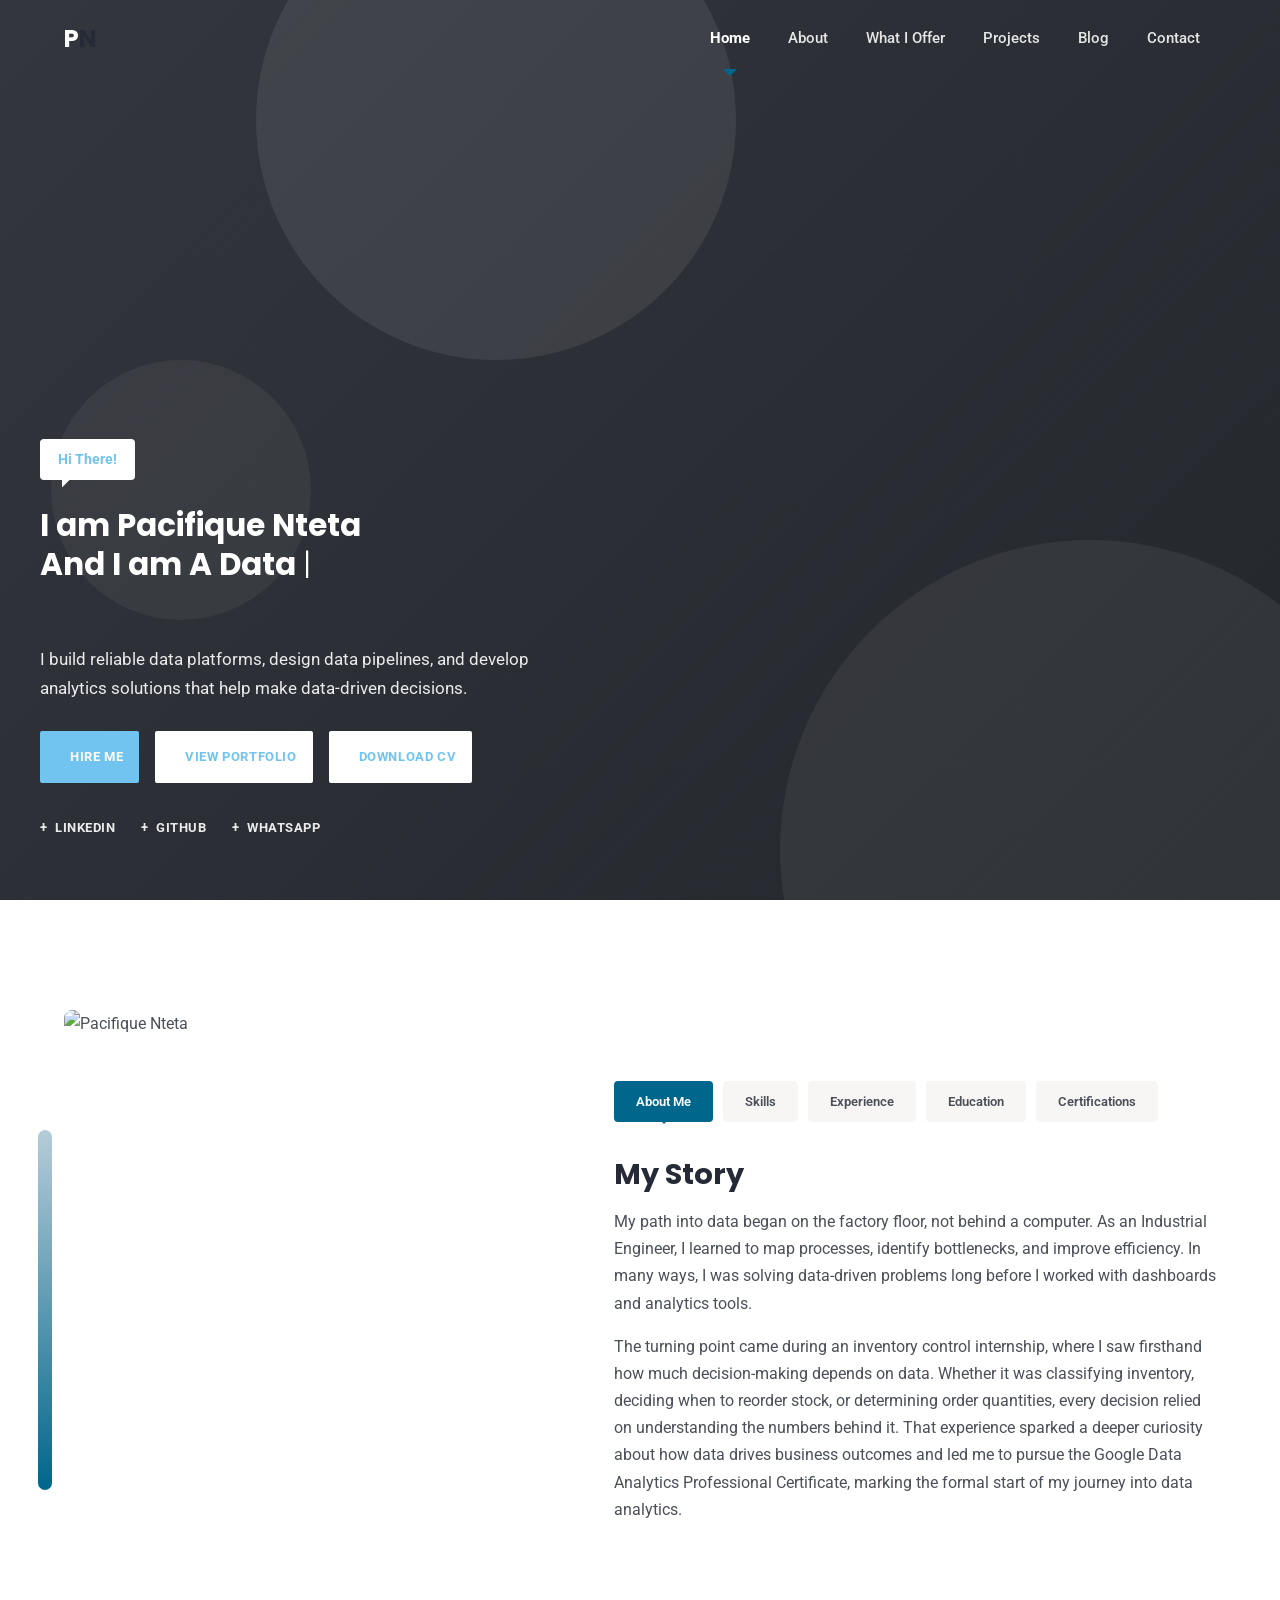
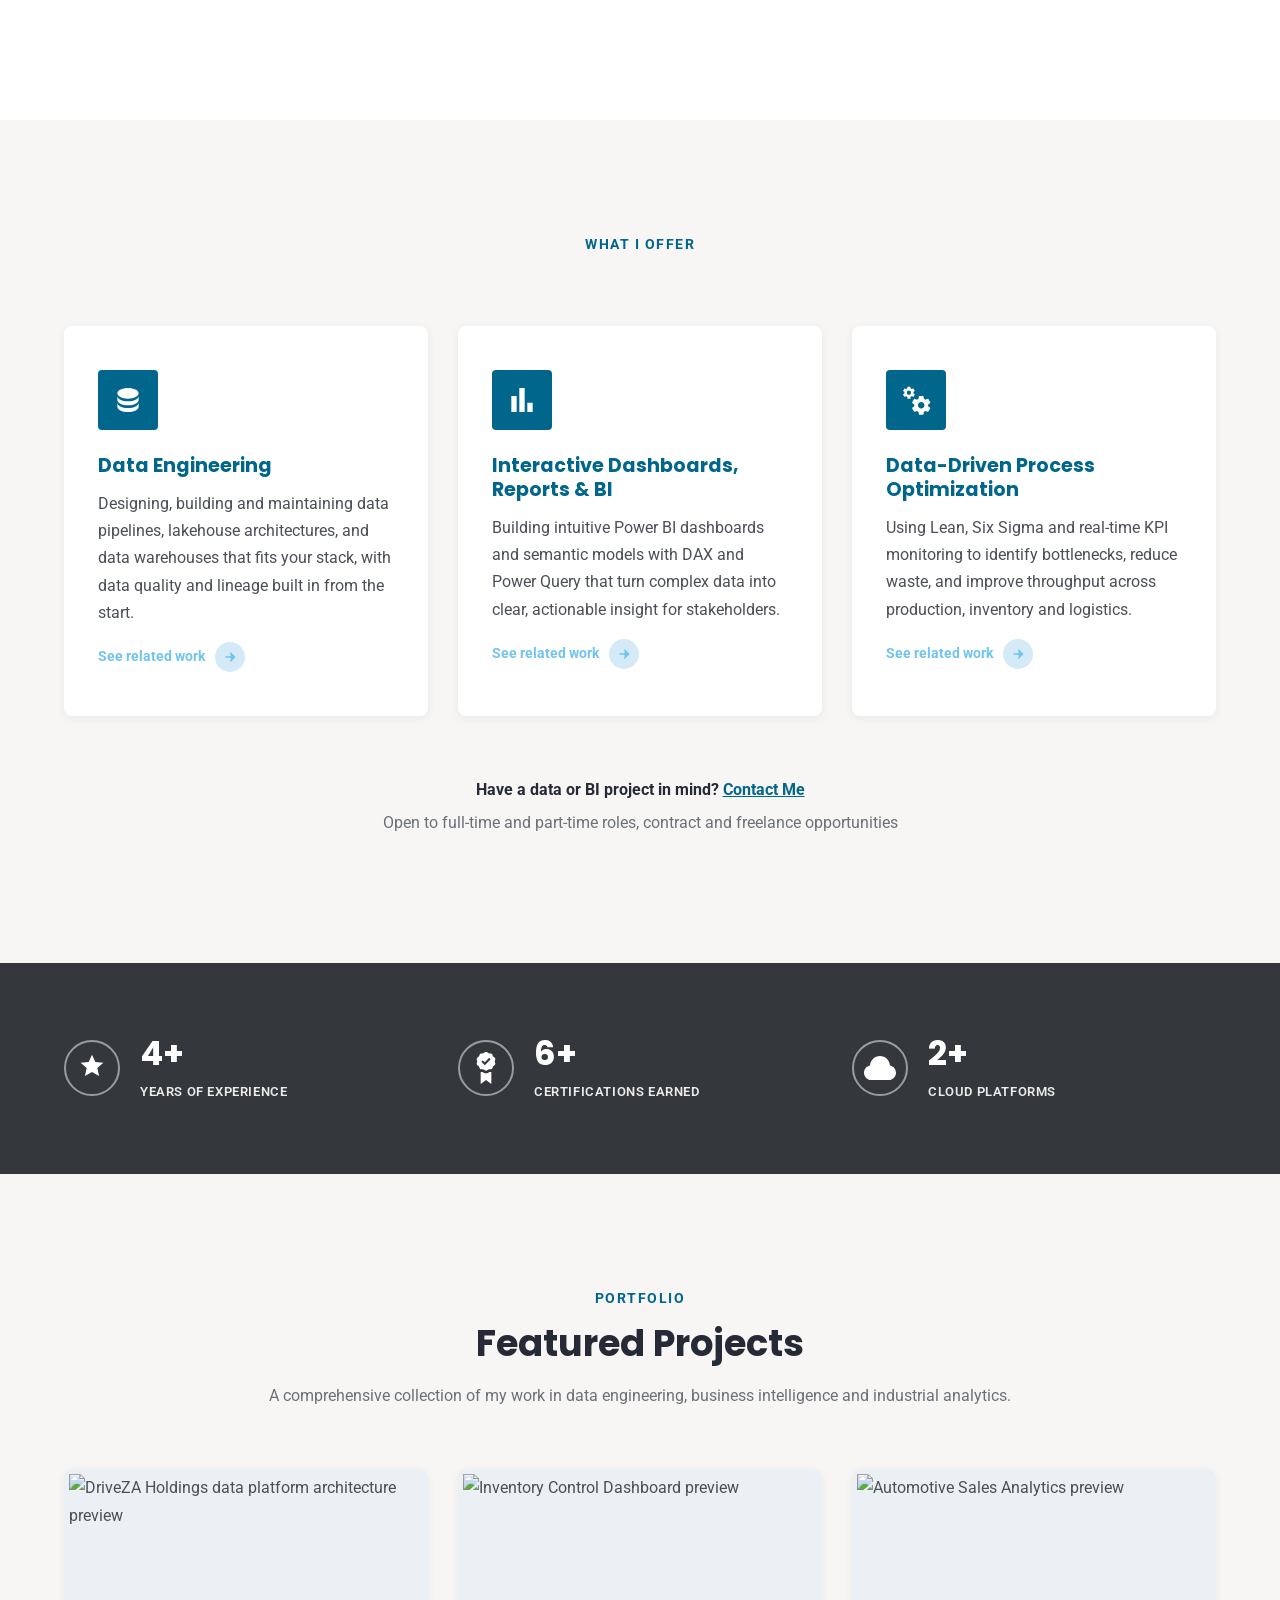
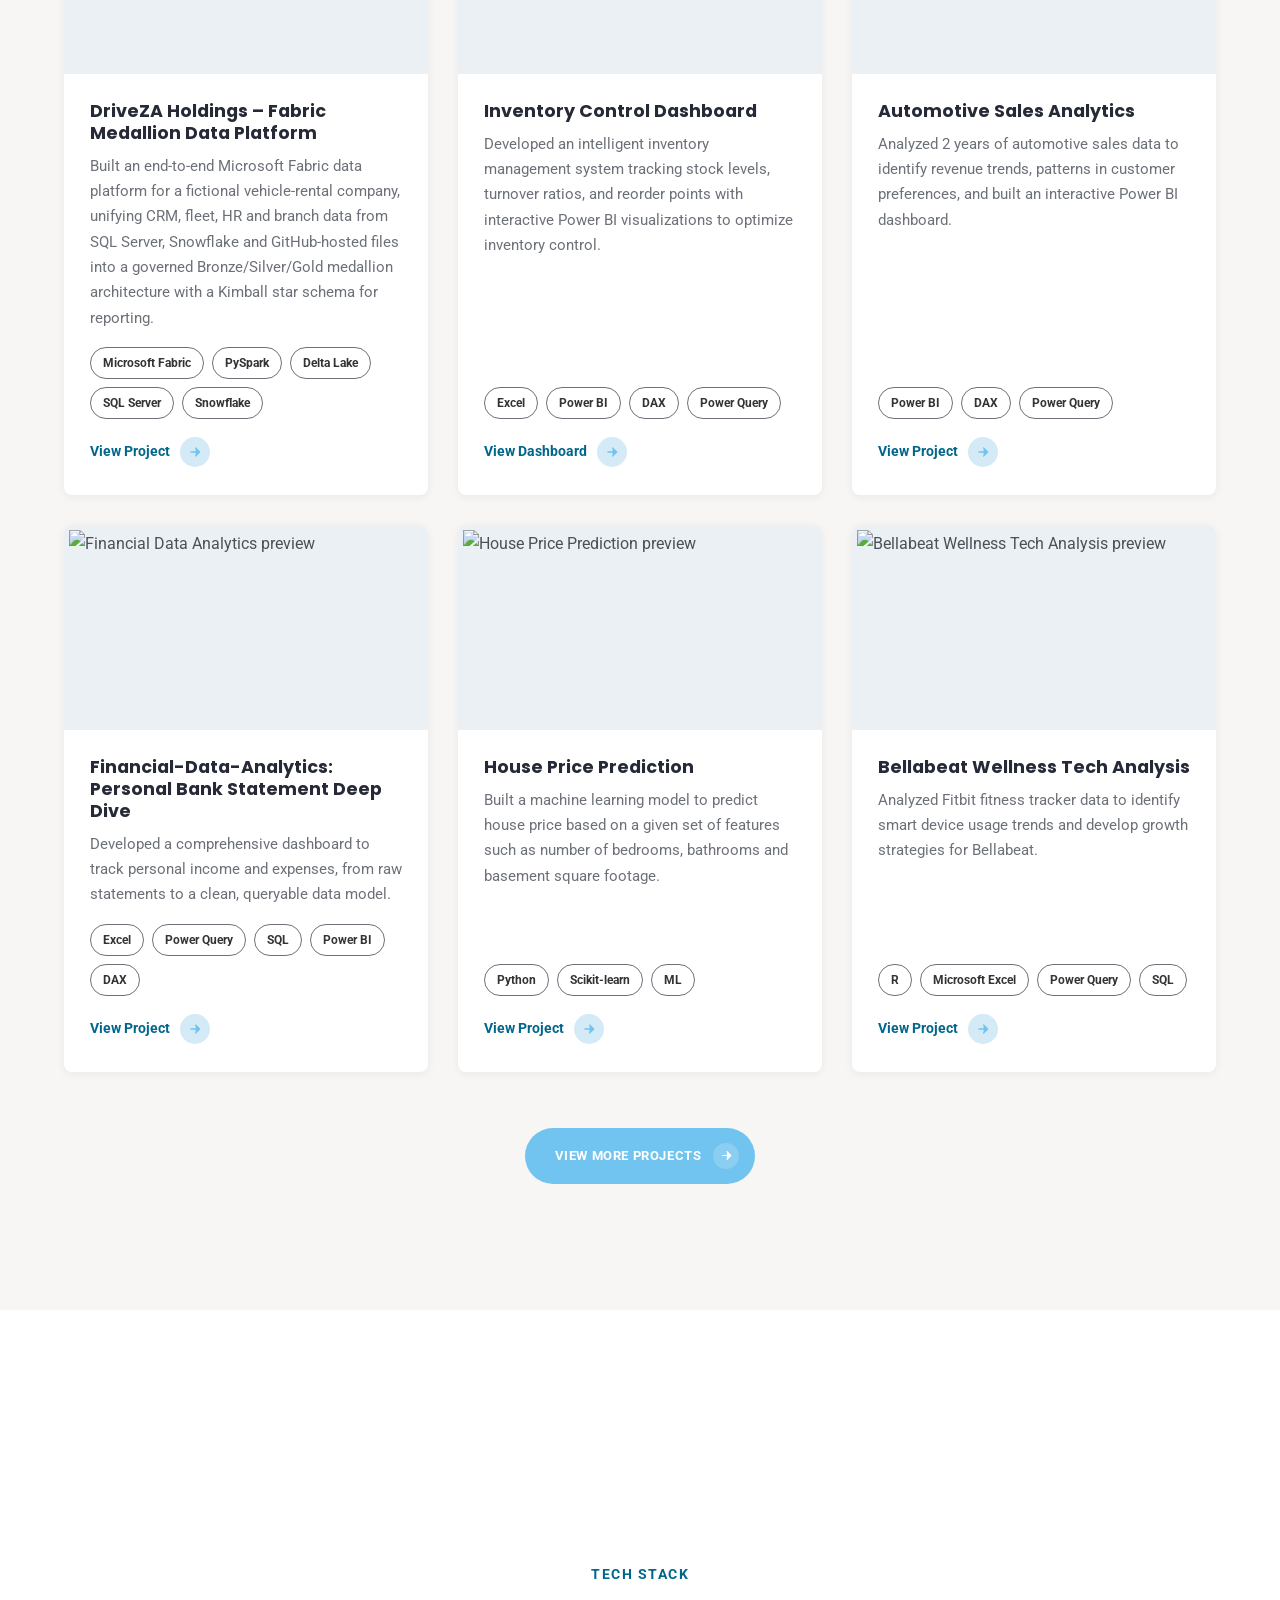
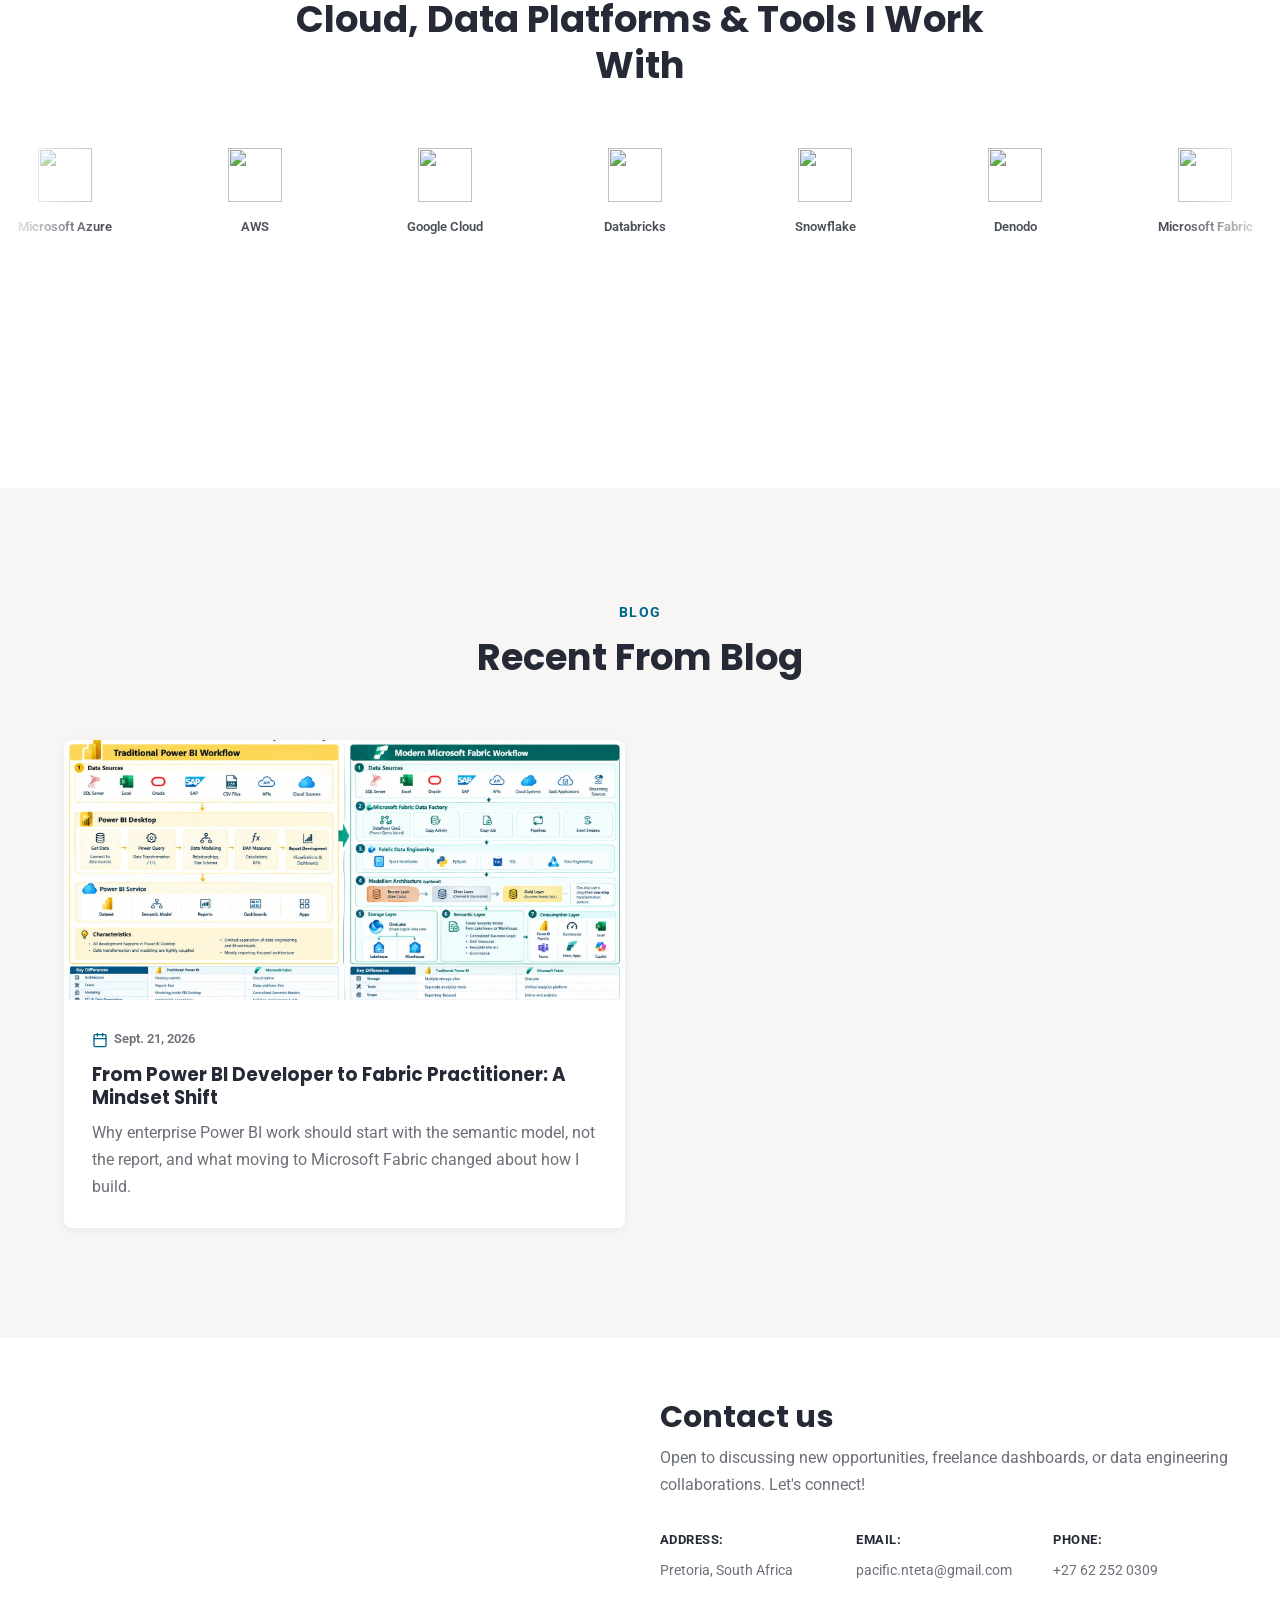
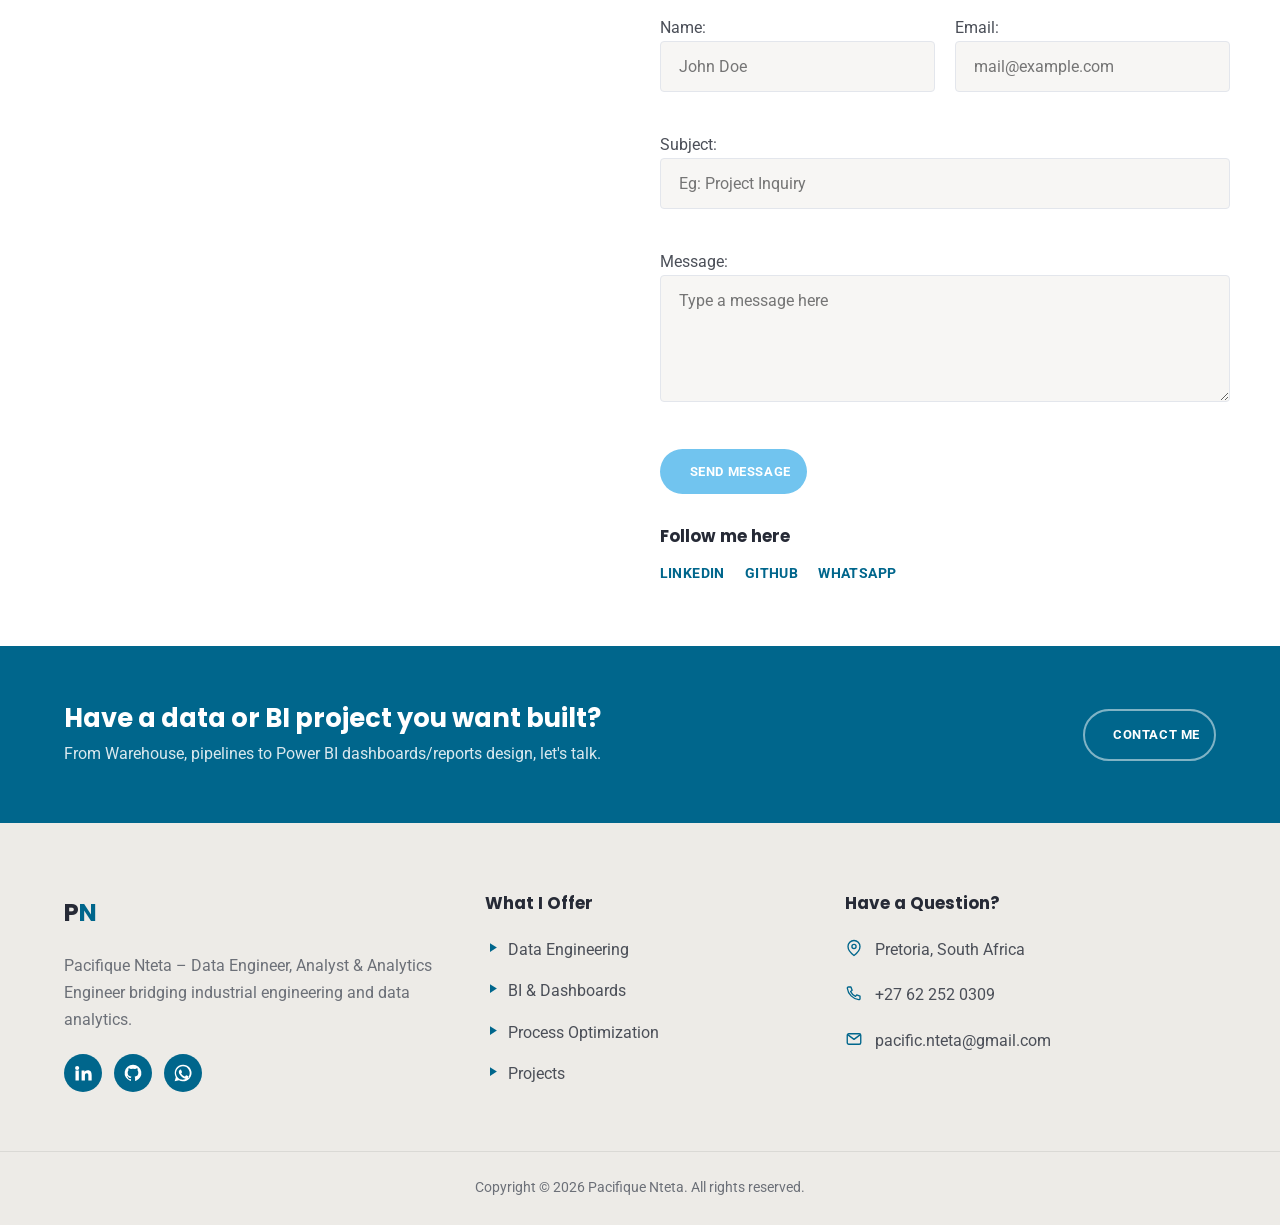
==== index.html @ d64657cb "Index update" ====
<!DOCTYPE html>
<html lang="en">
  <head>
    <meta charset="UTF-8">
    <meta name="viewport" content="width=device-width, initial-scale=1.0, shrink-to-fit=no">
    <title>Pacifique Nteta | Data Engineer &amp; BI Specialist</title>
    <meta name="description" content="Pacifique Nteta - Data Engineer & Microsoft Fabric Specialist. Bridging industrial engineering and data analytics to build scalable data platforms and BI solutions.">
    <meta name="keywords" content="data engineer,  analytics engineer, industrial engineer, data analyst, Power BI, Python, supply chain analytics, inventory optimization, predictive modeling, data visualization, process improvement, Lean Six Sigma">
    <meta name="author" content="Pacifique Nteta">
    <meta name="robots" content="index, follow">
    <script async src="https://www.googletagmanager.com/gtag/js?id=G-0H7MX7FSZ4"></script>
    <script>
      window.dataLayer = window.dataLayer || [];
      function gtag(){ dataLayer.push(arguments); }
      gtag('js', new Date());
      gtag('config', 'G-0H7MX7FSZ4');
    </script>
    <link rel="preconnect" href="https://fonts.googleapis.com">
    <link rel="preconnect" href="https://fonts.gstatic.com" crossorigin>
    <link href="https://fonts.googleapis.com/css2?family=Poppins:wght@400;500;600;700;800&family=Roboto:wght@400;500;700&display=swap" rel="stylesheet">
    <link rel="stylesheet" href="styles.css">
    <link rel="icon" href="assets/images/PN - Round Logo.svg" type="image/svg+xml">
  </head>
  <body>

<!-- ===================== PRELOADER ===================== -->
<div id="preloader" aria-hidden="true">
  <div class="loader-spinner"></div>
</div>

<!-- ===================== HEADER ===================== -->
<header class="site-header" id="siteHeader">
  <div class="container header-inner">
    <a href="#home" class="logo">P<span>N</span></a>

    <nav class="main-nav" id="mainNav" aria-label="Primary navigation">
      <ul class="nav-list">
        <li><a href="#home" class="nav-link active" data-nav="home">Home</a></li>
        <li><a href="#about" class="nav-link" data-nav="about">About</a></li>
        <li><a href="#services" class="nav-link" data-nav="services">What I Offer</a></li>
        <li><a href="#portfolio" class="nav-link" data-nav="portfolio">Projects</a></li>
        <li><a href="#blog" class="nav-link" data-nav="blog">Blog</a></li>
        <!-- <li><a href="#pricing" class="nav-link" data-nav="pricing">Pricing</a></li> -->
        <li><a href="#contact" class="nav-link" data-nav="contact">Contact</a></li>
      </ul>
    </nav>

    <button class="hamburger" id="hamburger" aria-label="Toggle navigation menu" aria-expanded="false" aria-controls="mainNav">
      <span></span><span></span><span></span>
    </button>
  </div>
</header>

<main>

  <!-- ===================== HERO / HOME ===================== -->
  <section class="hero" id="home">
    <div class="hero-blobs" aria-hidden="true">
      <span class="blob blob-1"></span>
      <span class="blob blob-2"></span>
      <span class="blob blob-3"></span>
    </div>

    <div class="container hero-inner">
      <div class="hero-content" data-reveal>
        <span class="chat-badge">Hi There! <i class="badge-tail"></i></span>
        <h2 class="hero-title">
          I am Pacifique Nteta<br>
          <span class="hero-typewriter">And I am <span class="typed-text" id="typedText"></span><span class="cursor">|</span></span>
        </h2>
        <p class="hero-text">I build reliable data platforms, design data pipelines, and develop analytics solutions that help make data-driven decisions.</p>
        <div class="hero-buttons">
          <a href="#contact" class="btn btn-dark">Hire Me</a>
          <a href="#portfolio" class="btn btn-light">View Portfolio</a>
          <a href="files/Pacifique_Nteta_Resume.pdf" class="btn btn-light" download>Download CV</a>
        </div>
        <ul class="hero-socials">
          <li><a href="https://linkedin.com/in/pacifique-nteta" target="_blank" rel="noopener"><span>+</span> LinkedIn</a></li>
          <li><a href="https://github.com/PacifiqueNteta" target="_blank" rel="noopener"><span>+</span> GitHub</a></li>
          <li><a href="https://wa.me/27622520309" target="_blank" rel="noopener"><span>+</span> WhatsApp</a></li>
        </ul>
      </div>

      <!-- <div class="hero-image" data-reveal>
        <img src="assets/images/PacoNt.png" alt="Portrait of Pacifique Nteta" loading="eager">
      </div> -->
    </div>
  </section>

  <!-- ===================== ABOUT ===================== -->
  <section class="about" id="about">
    <div class="container about-inner">
      <div class="about-image" data-reveal>
        <img src="assets/images/Pacifique.jpg" alt="Pacifique Nteta" loading="lazy" width="800" height="600">
        <div class="about-accent" aria-hidden="true"></div>
      </div>

      <div class="about-content" data-reveal>
        <div class="tabs" role="tablist" aria-label="About tabs">
          <button class="tab-btn active" role="tab" aria-selected="true" aria-controls="tab-aboutme" id="tabbtn-aboutme" data-tab="aboutme">About Me</button>
          <button class="tab-btn" role="tab" aria-selected="false" aria-controls="tab-skills" id="tabbtn-skills" data-tab="skills">Skills</button>
          <button class="tab-btn" role="tab" aria-selected="false" aria-controls="tab-experience" id="tabbtn-experience" data-tab="experience">Experience</button>
          <button class="tab-btn" role="tab" aria-selected="false" aria-controls="tab-education" id="tabbtn-education" data-tab="education">Education</button>
          <button class="tab-btn" role="tab" aria-selected="false" aria-controls="tab-certifications" id="tabbtn-certifications" data-tab="certifications">Certifications</button>
        </div>

        <div class="tab-panels">
          <!-- About Me panel -->
          <div class="tab-panel active" id="tab-aboutme" role="tabpanel" aria-labelledby="tabbtn-aboutme">
            <h2>My Story</h2>
            <p>My path into data began on the factory floor, not behind a computer. As an Industrial Engineer, I learned to map processes, identify bottlenecks, and improve efficiency. In many ways, I was solving data-driven problems long before I worked with dashboards and analytics tools.</p>
            <p>The turning point came during an inventory control internship, where I saw firsthand how much decision-making depends on data. Whether it was classifying inventory, deciding when to reorder stock, or determining order quantities, every decision relied on understanding the numbers behind it. That experience sparked a deeper curiosity about how data drives business outcomes and led me to pursue the Google Data Analytics Professional Certificate, marking the formal start of my journey into data analytics.</p>
          </div>

<!-- Skills panel -->
<div class="tab-panel" id="tab-skills" role="tabpanel" aria-labelledby="tabbtn-skills" hidden>
  <h2>Skills</h2>

  <!-- Technical Skills -->
  <div class="skills-grid">
    <div class="skill-item">
      <div class="skill-head"><span>Microsoft Fabric &amp; Azure</span></div>
      <div class="skill-bar"><div class="skill-fill" data-percent="92"></div></div>
    </div>

    <div class="skill-item">
      <div class="skill-head"><span>Power BI (DAX & Power Query)</span></div>
      <div class="skill-bar"><div class="skill-fill" data-percent="95"></div></div>
    </div>

    <div class="skill-item">
      <div class="skill-head"><span>SQL</span></div>
      <div class="skill-bar"><div class="skill-fill" data-percent="90"></div></div>
    </div>

    <div class="skill-item">
      <div class="skill-head"><span>Python</span></div>
      <div class="skill-bar"><div class="skill-fill" data-percent="85"></div></div>
    </div>

    <div class="skill-item">
      <div class="skill-head"><span>PySpark</span></div>
      <div class="skill-bar"><div class="skill-fill" data-percent="70"></div></div>
    </div>

    <div class="skill-item">
      <div class="skill-head"><span>ETL / ELT</span></div>
      <div class="skill-bar"><div class="skill-fill" data-percent="82"></div></div>
    </div>

    <div class="skill-item">
      <div class="skill-head"><span>Data Modeling</span></div>
      <div class="skill-bar"><div class="skill-fill" data-percent="80"></div></div>
    </div>

    <div class="skill-item">
      <div class="skill-head"><span>Data Visualization &amp; Reporting</span></div>
      <div class="skill-bar"><div class="skill-fill" data-percent="90"></div></div>
    </div>

    <div class="skill-item">
      <div class="skill-head"><span>R Programming</span></div>
      <div class="skill-bar"><div class="skill-fill" data-percent="66"></div></div>
    </div>

    <div class="skill-item">
      <div class="skill-head"><span>Version Control (Git/Azure DevOps)</span></div>
      <div class="skill-bar"><div class="skill-fill" data-percent="75"></div></div>
    </div>
    <div class="skill-item">
      <div class="skill-head"><span>CI/CD</span></div>
      <div class="skill-bar"><div class="skill-fill" data-percent="75"></div></div>
    </div>
  </div>
 
  <!-- Industrial & Process Skills -->
  <div class="skills-grid">
    <div class="skill-item">
      <div class="skill-head"><span>Lean Manufacturing (Process Improvement)</span></div>
      <div class="skill-bar"><div class="skill-fill" data-percent="85"></div></div>
    </div>

    <div class="skill-item">
      <div class="skill-head"><span>Inventory Control</span></div>
      <div class="skill-bar"><div class="skill-fill" data-percent="90"></div></div>
    </div>
    <div class="skill-item">
      <div class="skill-head"><span>Supply Chain Management</span></div>
      <div class="skill-bar"><div class="skill-fill" data-percent="80"></div></div>
    </div>

    <div class="skill-item">
      <div class="skill-head"><span>Quality Control</span></div>
      <div class="skill-bar"><div class="skill-fill" data-percent="85"></div></div>
    </div>
  </div>

  <div style="margin-top: 30px;"></div>

  <!-- Soft Skills -->
  <p class="soft-skills-text">
    <strong>Soft Skills:</strong> Problem Solving, Critical Thinking, Communication, Presentation, Technical Writing
  </p>
</div>


          <!-- Experience panel -->
<div class="tab-panel" id="tab-experience" role="tabpanel" aria-labelledby="tabbtn-experience" hidden>
  <div class="exp-item">
    <h3>Data Engineer</h3>
    <span class="exp-meta"><strong>Sep 2025 &ndash; Present</strong> <i class="pin" aria-hidden="true"><svg viewBox="0 0 24 24" stroke="currentColor" stroke-width="1.8" stroke-linecap="round" stroke-linejoin="round"><path d="M20 10c0 6-8 12-8 12s-8-6-8-12a8 8 0 0 1 16 0Z"/><circle cx="12" cy="10" r="2.75"/></svg></i> N&rsquo;Sync Dimensions, Bryanston, South Africa</span>
    <p>
       Designing, building, and maintaining scalable data pipelines and architectures.
       Developing and managing data models, warehouses, and lakes to support analytics and business intelligence.
       Ensuring data quality, reliability, security, and governance.
    </p>
  </div>

  <div class="exp-item">
    <h3>Power BI Developer Consultant</h3>
    <span class="exp-meta"><strong>Jan 2023 &ndash; Aug 2025</strong> <i class="pin" aria-hidden="true"><svg viewBox="0 0 24 24" stroke="currentColor" stroke-width="1.8" stroke-linecap="round" stroke-linejoin="round"><path d="M20 10c0 6-8 12-8 12s-8-6-8-12a8 8 0 0 1 16 0Z"/><circle cx="12" cy="10" r="2.75"/></svg></i> Upwork, Remote</span>
    <p>Designed interactive Power BI dashboards and DAX/Power Query data models for clients across multiple industries, translating business requirements into actionable insights.</p>
  </div>

  <div class="exp-item exp-extra">
    <h3>Quality Control Technician</h3>
    <span class="exp-meta"><strong>Aug 2024 &ndash; Nov 2024</strong> <i class="pin" aria-hidden="true"><svg viewBox="0 0 24 24" stroke="currentColor" stroke-width="1.8" stroke-linecap="round" stroke-linejoin="round"><path d="M20 10c0 6-8 12-8 12s-8-6-8-12a8 8 0 0 1 16 0Z"/><circle cx="12" cy="10" r="2.75"/></svg></i> Snagg Management, Pretoria, South Africa</span>
    <p>Inspected components for defects, assessed severity, and documented inspection results to support audit and process-improvement reporting.</p>
  </div>

  <div class="exp-item">
    <h3>Inventory Control Clerk</h3>
    <span class="exp-meta"><strong>Jul 2020 &ndash; Dec 2022</strong> <i class="pin" aria-hidden="true"><svg viewBox="0 0 24 24" stroke="currentColor" stroke-width="1.8" stroke-linecap="round" stroke-linejoin="round"><path d="M20 10c0 6-8 12-8 12s-8-6-8-12a8 8 0 0 1 16 0Z"/><circle cx="12" cy="10" r="2.75"/></svg></i> Maison Pacifique Fils, DR Congo</span>
    <p>Built a real-time Excel-based inventory tracking system, improving inventory record accuracy by 15% and reducing stock-outs through timely alerts.</p>
  </div>

  <div class="exp-item exp-extra">
    <h3>Industrial Engineering Trainee</h3>
    <span class="exp-meta"><strong>Oct 2019 &ndash; March 2020</strong> <i class="pin" aria-hidden="true"><svg viewBox="0 0 24 24" stroke="currentColor" stroke-width="1.8" stroke-linecap="round" stroke-linejoin="round"><path d="M20 10c0 6-8 12-8 12s-8-6-8-12a8 8 0 0 1 16 0Z"/><circle cx="12" cy="10" r="2.75"/></svg></i> New Baron Leveque International Afrique (NBLIA), DR Congo</span>
    <p>Conducted process analyses on production lines, identifying bottlenecks and reducing waiting times and implemented lean manufacturing strategies, increasing daily production rates.</p>
  </div>

  <div class="exp-item exp-extra">
    <h3>Academic Student Mentor</h3>
    <span class="exp-meta"><strong>Jan 2019 &ndash; Jul 2019</strong> <i class="pin" aria-hidden="true"><svg viewBox="0 0 24 24" stroke="currentColor" stroke-width="1.8" stroke-linecap="round" stroke-linejoin="round"><path d="M20 10c0 6-8 12-8 12s-8-6-8-12a8 8 0 0 1 16 0Z"/><circle cx="12" cy="10" r="2.75"/></svg></i> Tshwane University of Technology, Pretoria, South Africa</span>
    <p>Provided one-on-one academic support to Production Engineering and Mechanical Manufacturing Engineering students, breaking down complex technical concepts into clear, practical guidance. Acted as a liaison between students and lecturers to resolve academic issues and referred students to the right support services when needed.</p>
  </div>

  <button type="button" class="exp-toggle" id="expToggle" aria-expanded="false">
  <span class="exp-toggle-text">Show more</span>
  <svg class="exp-toggle-icon" viewBox="0 0 24 24" fill="none" stroke="currentColor" stroke-width="2.2" stroke-linecap="round" stroke-linejoin="round" aria-hidden="true"><path d="M6 9l6 6 6-6"/></svg>
</button>
</div>

          <!-- Education panel -->
          <div class="tab-panel" id="tab-education" role="tabpanel" aria-labelledby="tabbtn-education" hidden>
            <h2>Education</h2>
            <div class="edu-grid">
              <div class="edu-item">
                <span class="edu-year">2023 &ndash; 2024</span>
                <h3>Advanced Diploma in Industrial Engineering</h3>
                <p>University of South Africa</p>
              </div>
              <div class="edu-item">
                <span class="edu-year">2017 &ndash; 2021</span>
                <h3>National Diploma in Industrial Engineering</h3>
                <p>Tshwane University of Technology</p>
              </div>
            </div>
          </div>

          <!-- Certifications panel -->
          <div class="tab-panel" id="tab-certifications" role="tabpanel" aria-labelledby="tabbtn-certifications" hidden>
<h3 class="cert-group-title">Certifications</h3>
<div class="cert-grid">
  <div class="cert-card cert-card--verified">
    <div class="cert-card-top">
      <span class="cert-icon" aria-hidden="true">
  <img src="https://learn.microsoft.com/en-us/media/learn/certification/badges/microsoft-certified-associate-badge.svg" alt="">
</span>
      <span class="cert-code">DP-700</span>
    </div>
    <h4>Fabric Data Engineer Associate</h4>
    <span class="cert-issuer">Microsoft</span>
    <a href="https://learn.microsoft.com/api/credentials/share/en-us/PacifiqueNteta/4D8B8CAD03ED056E?sharingId=761BBA14A7F17E00" target="_blank" rel="noopener" class="read-more cert-link">View Certificate <span class="arrow" aria-hidden="true"><svg viewBox="0 0 24 24" fill="none" stroke="currentColor" stroke-width="2.2" stroke-linecap="round" stroke-linejoin="round"><path d="M5 12h14M13 5l7 7-7 7"/></svg></span></a>
  </div>

  <div class="cert-card cert-card--verified">
    <div class="cert-card-top">
      <span class="cert-icon" aria-hidden="true">
  <img src="https://learn.microsoft.com/en-us/media/learn/certification/badges/microsoft-certified-associate-badge.svg" alt="">
</span>
      <span class="cert-code">DP-600</span>
    </div>
    <h4>Fabric Analytics Engineer Associate</h4>
    <span class="cert-issuer">Microsoft</span>
    <a href="https://learn.microsoft.com/api/credentials/share/en-us/PacifiqueNteta/9111999DBC26DE3D?sharingId=761BBA14A7F17E00" target="_blank" rel="noopener" class="read-more cert-link">View Certificate <span class="arrow" aria-hidden="true"><svg viewBox="0 0 24 24" fill="none" stroke="currentColor" stroke-width="2.2" stroke-linecap="round" stroke-linejoin="round"><path d="M5 12h14M13 5l7 7-7 7"/></svg></span></a>
  </div>

  <div class="cert-card cert-card--verified">
    <div class="cert-card-top">
      <span class="cert-icon" aria-hidden="true">
  <img src="https://learn.microsoft.com/en-us/media/learn/certification/badges/microsoft-certified-associate-badge.svg" alt="">
</span>
      <span class="cert-code">PL-300</span>
    </div>
    <h4>Power BI Data Analyst Associate</h4>
    <span class="cert-issuer">Microsoft</span>
    <a href="https://learn.microsoft.com/api/credentials/share/en-us/PacifiqueNteta/37A320378FFE29BE?sharingId=761BBA14A7F17E00" target="_blank" rel="noopener" class="read-more cert-link">View Certificate <span class="arrow" aria-hidden="true"><svg viewBox="0 0 24 24" fill="none" stroke="currentColor" stroke-width="2.2" stroke-linecap="round" stroke-linejoin="round"><path d="M5 12h14M13 5l7 7-7 7"/></svg></span></a>
  </div>

  <div class="cert-card cert-card--verified">
    <div class="cert-card-top">
      <span class="cert-icon" aria-hidden="true">
  <img src="assets/images/aws-certified-cloud-practitioner.png" alt="AWS Certified Cloud Practitioner Badge">
</span>
      <span class="cert-code">CLF-C02</span>
    </div>
    <h4>Cloud Practitioner</h4>
    <span class="cert-issuer">AWS</span>
    <a href="https://www.credly.com/badges/8afcdb2b-92fe-4752-97bd-a71542c09bd8/public_url" target="_blank" rel="noopener" class="read-more cert-link">View Certificate <span class="arrow" aria-hidden="true"><svg viewBox="0 0 24 24" fill="none" stroke="currentColor" stroke-width="2.2" stroke-linecap="round" stroke-linejoin="round"><path d="M5 12h14M13 5l7 7-7 7"/></svg></span></a>
  </div>
</div>

<h3 class="cert-group-title">Courses &amp; Specializations</h3>
<div class="cert-grid">
  <div class="cert-card">
    <div class="cert-card-top">
      <span class="cert-icon" aria-hidden="true">
  <img src="https://images.credly.com/images/9f11e468-7b15-4c0d-8a11-6ddd9e5d528b/blob" alt="">
</span>
    </div>
    <h4>Microsoft Fabric: Administration and Governance</h4>
    <span class="cert-issuer">Microsoft &middot; LevelUp</span>
    <a href="https://www.credly.com/badges/9d7e55b3-12f7-471d-98b1-a7e4b7babed7/public_url" target="_blank" rel="noopener" class="read-more cert-link">View Certificate <span class="arrow" aria-hidden="true"><svg viewBox="0 0 24 24" fill="none" stroke="currentColor" stroke-width="2.2" stroke-linecap="round" stroke-linejoin="round"><path d="M5 12h14M13 5l7 7-7 7"/></svg></span></a>
  </div>
  <div class="cert-card">
    <div class="cert-card-top">
      <span class="cert-icon" aria-hidden="true">
  <img src="https://signatureuk.co.uk/wp-content/uploads/2023/02/Sig_Fav.jpg" alt="">
</span>
    </div>
    <h4>SQL &amp; Business Analysis</h4>
    <span class="cert-issuer">Signature Academy</span>
    <a href="assets/files/SBA SQL Certificate.pdf" target="_blank" rel="noopener" class="read-more cert-link">View Certificate <span class="arrow" aria-hidden="true"><svg viewBox="0 0 24 24" fill="none" stroke="currentColor" stroke-width="2.2" stroke-linecap="round" stroke-linejoin="round"><path d="M5 12h14M13 5l7 7-7 7"/></svg></span></a>
  </div>

  <div class="cert-card">
    <div class="cert-card-top">
      <span class="cert-icon" aria-hidden="true"><img src="assets/images/Udemy Logo.svg" alt=""></span>
    </div>
    <h4>Microsoft Power BI Desktop for Business Intelligence</h4>
    <span class="cert-issuer">Maven Analytics &middot; Udemy</span>
    <a href="https://www.udemy.com/certificate/UC-7667ec50-ca8c-46ba-a969-320acbb1c88e/" target="_blank" rel="noopener" class="read-more cert-link">View Certificate <span class="arrow" aria-hidden="true"><svg viewBox="0 0 24 24" fill="none" stroke="currentColor" stroke-width="2.2" stroke-linecap="round" stroke-linejoin="round"><path d="M5 12h14M13 5l7 7-7 7"/></svg></span></a>
  </div>

  <div class="cert-card">
    <div class="cert-card-top">
      <span class="cert-icon" aria-hidden="true"><img src="assets/images/Coursera.png" alt=""></span>
    </div>
    <h4>Python Data Analytics</h4>
    <span class="cert-issuer">Meta &middot; Coursera</span>
    <a href="https://www.coursera.org/account/accomplishments/certificate/9GGZ0FNGNFAC" target="_blank" rel="noopener" class="read-more cert-link">View Certificate <span class="arrow" aria-hidden="true"><svg viewBox="0 0 24 24" fill="none" stroke="currentColor" stroke-width="2.2" stroke-linecap="round" stroke-linejoin="round"><path d="M5 12h14M13 5l7 7-7 7"/></svg></span></a>
  </div>

  <div class="cert-card">
    <div class="cert-card-top">
      <span class="cert-icon" aria-hidden="true"><img src="assets/images/Coursera.png" alt=""></span>
    </div>
    <h4>Data Analysis with Python</h4>
    <span class="cert-issuer">IBM &middot; Coursera</span>
    <a href="https://www.coursera.org/account/accomplishments/certificate/SNWTRRDGVUPU" target="_blank" rel="noopener" class="read-more cert-link">View Certificate <span class="arrow" aria-hidden="true"><svg viewBox="0 0 24 24" fill="none" stroke="currentColor" stroke-width="2.2" stroke-linecap="round" stroke-linejoin="round"><path d="M5 12h14M13 5l7 7-7 7"/></svg></span></a>
  </div>

  <div class="cert-card">
    <div class="cert-card-top">
      <span class="cert-icon" aria-hidden="true">
  <img src="assets/images/Google Data Analytics Badge.png" alt="">
</span>
    </div>
    <h4>Data Analytics Professional Certificate</h4>
    <span class="cert-issuer">Google &middot; Coursera</span>
    <a href="https://www.coursera.org/account/accomplishments/specialization/certificate/CGW42YRF4MBG" target="_blank" rel="noopener" class="read-more cert-link">View Certificate <span class="arrow" aria-hidden="true"><svg viewBox="0 0 24 24" fill="none" stroke="currentColor" stroke-width="2.2" stroke-linecap="round" stroke-linejoin="round"><path d="M5 12h14M13 5l7 7-7 7"/></svg></span></a>
  </div>
</div>

          </div>
        </div>
      </div>
    </div>
  </section>

  <!-- ===================== SERVICES / WHAT I OFFER ===================== -->
  <section class="services" id="services">
    <div class="container">
      <div class="section-head" data-reveal>
        <span class="eyebrow">What I Offer</span>
      </div>

      <div class="services-grid">
        <article class="service-card" data-reveal>
          <div class="service-icon" aria-hidden="true">
            <svg viewBox="0 0 24 24"><path d="M12 3C7.58 3 4 4.79 4 7s3.58 4 8 4 8-1.79 8-4-3.58-4-8-4zM4 9v3c0 2.21 3.58 4 8 4s8-1.79 8-4V9c0 2.21-3.58 4-8 4s-8-1.79-8-4zm0 5v3c0 2.21 3.58 4 8 4s8-1.79 8-4v-3c0 2.21-3.58 4-8 4s-8-1.79-8-4z"/></svg>
          </div>
          <h3>Data Engineering</h3>
          <p>Designing, building and maintaining data pipelines, lakehouse architectures, and data warehouses that fits your stack, with data quality and lineage built in from the start.</p>
          <a href="#portfolio" class="read-more">See related work <span class="arrow" aria-hidden="true"><svg viewBox="0 0 24 24" fill="none" stroke="currentColor" stroke-width="2.2" stroke-linecap="round" stroke-linejoin="round"><path d="M5 12h14M13 5l7 7-7 7"/></svg></span></a>
        </article>

        <article class="service-card" data-reveal>
          <div class="service-icon" aria-hidden="true">
            <svg viewBox="0 0 24 24"><path d="M4 21V9h4v12H4zm6 0V3h4v18h-4zm6 0v-7h4v7h-4z"/></svg>
          </div>
          <h3>Interactive Dashboards, Reports &amp; BI</h3>
          <p>Building intuitive Power BI dashboards and semantic models with DAX and Power Query that turn complex data into clear, actionable insight for stakeholders.</p>
          <a href="#portfolio" class="read-more">See related work <span class="arrow" aria-hidden="true"><svg viewBox="0 0 24 24" fill="none" stroke="currentColor" stroke-width="2.2" stroke-linecap="round" stroke-linejoin="round"><path d="M5 12h14M13 5l7 7-7 7"/></svg></span></a>
        </article>

        <article class="service-card" data-reveal>
          <div class="service-icon" aria-hidden="true">
            <svg xmlns="http://www.w3.org/2000/svg" width="1em" height="1em" viewBox="0 0 24 24">
              <path d="M0 0h24v24H0z" fill="none" />
              <path fill="currentColor" d="M15.9 18.45c1.35 0 2.45-1.1 2.45-2.45s-1.1-2.45-2.45-2.45c-1.36 0-2.45 1.1-2.45 2.45s1.09 2.45 2.45 2.45m5.2-1.77l1.48 1.16c.13.11.17.29.08.45l-1.4 2.42a.35.35 0 0 1-.43.15l-1.74-.7c-.36.28-.76.51-1.18.69l-.27 1.85c-.02.17-.17.3-.34.3h-2.8c-.18 0-.32-.13-.35-.3l-.26-1.85c-.43-.18-.82-.41-1.18-.69l-1.75.7c-.15.06-.34 0-.42-.15l-1.4-2.42a.35.35 0 0 1 .08-.45l1.48-1.16l-.05-.68l.05-.69l-1.48-1.15a.35.35 0 0 1-.08-.45l1.4-2.42c.08-.16.27-.22.42-.16l1.75.71c.36-.28.75-.52 1.18-.69l.26-1.86c.03-.16.17-.29.35-.29h2.8c.17 0 .32.13.34.29l.27 1.86c.42.17.82.41 1.18.69l1.74-.71c.17-.06.34 0 .43.16l1.4 2.42c.09.15.05.34-.08.45l-1.48 1.15l.05.69zM6.69 8.07c.87 0 1.57-.7 1.57-1.57s-.7-1.58-1.57-1.58A1.58 1.58 0 0 0 5.11 6.5c0 .87.71 1.57 1.58 1.57m3.34-1.13l.97.74c.07.07.09.19.03.29l-.9 1.56c-.05.1-.17.14-.27.1l-1.12-.45l-.74.44l-.19 1.19c-.02.11-.11.19-.22.19h-1.8c-.12 0-.21-.08-.23-.19L5.4 9.62l-.76-.44l-1.14.45c-.09.04-.2 0-.26-.1l-.9-1.56c-.06-.1-.03-.22.05-.29l.95-.74l-.03-.44l.03-.44l-.95-.74a.23.23 0 0 1-.05-.29l.9-1.56c.06-.1.17-.14.26-.1l1.13.45l.77-.44l.16-1.19c.02-.11.11-.19.23-.19h1.8c.11 0 .2.08.22.19L8 3.38l.74.44l1.12-.45c.1-.04.22 0 .27.1l.9 1.56c.06.1.04.22-.03.29l-.97.74l.03.44z" />
            </svg>
          </div>
          <h3>Data-Driven Process Optimization</h3>
          <p>Using Lean, Six Sigma and real-time KPI monitoring to identify bottlenecks, reduce waste, and improve throughput across production, inventory and logistics.</p>
          <a href="#portfolio" class="read-more">See related work <span class="arrow" aria-hidden="true"><svg viewBox="0 0 24 24" fill="none" stroke="currentColor" stroke-width="2.2" stroke-linecap="round" stroke-linejoin="round"><path d="M5 12h14M13 5l7 7-7 7"/></svg></span></a>
        </article>
      </div>

      <p class="services-cta" data-reveal>Have a data or BI project in mind? <a href="#contact">Contact Me</a><br>
      <span>Open to full-time and part-time roles, contract and freelance opportunities</span></p>
    </div>
  </section>

  <!-- ===================== STATS ===================== -->
  <section class="stats" id="stats">
    <div class="container stats-grid">
      <div class="stat-item" data-reveal>
        <div class="stat-icon" aria-hidden="true">
          <svg viewBox="0 0 24 24"><path d="M12 2 9.5 7.5 3.5 8l4.5 4-1.3 6L12 15l5.3 3-1.3-6 4.5-4-6-.5z"/></svg>
        </div>
        <div>
          <h3 class="counter" data-target="4 +">0</h3>
          <span>Years of Experience</span>
        </div>
      </div>
      <!-- <div class="stat-item" data-reveal>
        <div class="stat-icon" aria-hidden="true">
          <svg viewBox="0 0 24 24"><path d="M20 6h-4V4a2 2 0 0 0-2-2h-4a2 2 0 0 0-2 2v2H4a2 2 0 0 0-2 2v11a2 2 0 0 0 2 2h16a2 2 0 0 0 2-2V8a2 2 0 0 0-2-2zM10 4h4v2h-4V4z"/></svg>
        </div>
        <div>
          <h3 class="counter" data-target="8">0</h3>
          <span>Projects Completed</span>
        </div>
      </div> -->
      <div class="stat-item" data-reveal>
        <div class="stat-icon" aria-hidden="true">
          <svg xmlns="http://www.w3.org/2000/svg" width="24" height="24" viewBox="0 0 24 24"><path d="M14.5 15h1.5v9l-3.958-3-4.042 3v-9h1.463c.83.582 1.381 1 2.537 1 .975 0 1.88-.415 2.5-1zm4.426-6.723c.051.147.074.297.074.445 0 .449-.222.883-.615 1.156-1.256.87-1.09.651-1.562 2.067-.198.591-.77.99-1.414.99h-.004c-1.549-.005-1.279-.088-2.528.789-.262.184-.569.276-.877.276s-.615-.092-.876-.275c-1.249-.878-.98-.794-2.528-.789h-.004c-.645 0-1.216-.399-1.413-.99-.473-1.417-.311-1.198-1.562-2.067-.395-.274-.617-.708-.617-1.157 0-.148.024-.298.074-.444.483-1.411.484-1.139 0-2.555-.05-.147-.074-.297-.074-.445 0-.45.222-.883.616-1.157 1.251-.868 1.089-.648 1.562-2.067.197-.591.769-.99 1.413-.99h.004c1.545.005 1.271.095 2.528-.79.262-.183.569-.274.877-.274s.615.091.876.274c1.249.878.98.795 2.528.79h.004c.645 0 1.216.399 1.414.99.473 1.416.307 1.197 1.562 2.067.394.273.616.707.616 1.156 0 .148-.023.299-.074.445-.483 1.41-.485 1.139 0 2.555zm-3.426-2.798l-1.084-1.083-3.291 3.374-1.542-1.462-1.083 1.084 2.625 2.545 4.375-4.458z"/></svg>
        </div>
        <div>
          <h3 class="counter" data-target="6 +">0</h3>
          <span>Certifications Earned</span>
        </div>
      </div>
      <div class="stat-item" data-reveal>
        <div class="stat-icon" aria-hidden="true">
          <svg xmlns="http://www.w3.org/2000/svg" width="24" height="24" viewBox="0 0 24 24"><path d="M12 3c-4.006 0-7.267 3.141-7.479 7.092-2.57.463-4.521 2.706-4.521 5.408 0 3.037 2.463 5.5 5.5 5.5h13c3.037 0 5.5-2.463 5.5-5.5 0-2.702-1.951-4.945-4.521-5.408-.212-3.951-3.473-7.092-7.479-7.092z"/></svg>
        </div>
        <div>
          <h3 class="counter" data-target="2 ">0</h3>
          <span> Cloud Platforms</span>
        </div>
      </div>
    </div>
  </section>

  <!-- ===================== PORTFOLIO / PROJECTS ===================== -->
  <section class="portfolio" id="portfolio">
    <div class="container">
      <div class="section-head" data-reveal>
        <span class="eyebrow">Portfolio</span>
        <h2>Featured Projects</h2>
        <p class="section-sub">A comprehensive collection of my work in data engineering, business intelligence and industrial analytics.</p>
      </div>

      <div class="portfolio-grid">
        <article class="portfolio-item" data-reveal>
          <div class="portfolio-thumb">
            <img src="assets/images/DriveZa_Architecture.png" alt="DriveZA Holdings data platform architecture preview" loading="lazy" width="800" height="450">
          </div>
          <div class="portfolio-body">
            <h3>DriveZA Holdings – Fabric Medallion Data Platform</h3>
            <p>Built an end-to-end Microsoft Fabric data platform for a fictional vehicle-rental company, unifying CRM, fleet, HR and branch data from SQL Server, Snowflake and GitHub-hosted files into a governed Bronze/Silver/Gold medallion architecture with a Kimball star schema for reporting.</p>
            <div class="tag-list">
              <span class="tag">Microsoft Fabric</span><span class="tag">PySpark</span><span class="tag">Delta Lake</span><span class="tag">SQL Server</span><span class="tag">Snowflake</span>
            </div>
            <a href="https://github.com/PacifiqueNteta/DriveZA-Holdings" target="_blank" rel="noopener" class="read-more">View Project <span class="arrow" aria-hidden="true"><svg viewBox="0 0 24 24" fill="none" stroke="currentColor" stroke-width="2.2" stroke-linecap="round" stroke-linejoin="round"><path d="M5 12h14M13 5l7 7-7 7"/></svg></span></a>
          </div>
        </article>
        
        <article class="portfolio-item" data-reveal>
          <div class="portfolio-thumb">
            <img src="assets/images/Inventory Project Header.png" alt="Inventory Control Dashboard preview" loading="lazy" width="800" height="450">
          </div>
          <div class="portfolio-body">
            <h3>Inventory Control Dashboard</h3>
            <p>Developed an intelligent inventory management system tracking stock levels, turnover ratios, and reorder points with interactive Power BI visualizations to optimize inventory control.</p>
            <div class="tag-list">
              <span class="tag">Excel</span><span class="tag">Power BI</span><span class="tag">DAX</span><span class="tag">Power Query</span>
            </div>
            <a href="https://app.powerbi.com/view?r=eyJrIjoiNzM2NTM2NjktODMyYS00ZTg4LWJiZTgtMGU3NTUxNTg4MDBhIiwidCI6ImNhOWE4YjhjLTNlYTMtNDc5OS1hNDNlLTU1MTAzOThlN2EzYiIsImMiOjh9" target="_blank" rel="noopener" class="read-more">View Dashboard <span class="arrow" aria-hidden="true"><svg viewBox="0 0 24 24" fill="none" stroke="currentColor" stroke-width="2.2" stroke-linecap="round" stroke-linejoin="round"><path d="M5 12h14M13 5l7 7-7 7"/></svg></span></a>
          </div>
        </article>

        <article class="portfolio-item" data-reveal>
          <div class="portfolio-thumb">
            <img src="assets/images/Car Sales Header.jpg" alt="Automotive Sales Analytics preview" loading="lazy" width="800" height="450">
          </div>
          <div class="portfolio-body">
            <h3>Automotive Sales Analytics</h3>
            <p>Analyzed 2 years of automotive sales data to identify revenue trends, patterns in customer preferences, and built an interactive Power BI dashboard.</p>
            <div class="tag-list">
              <span class="tag">Power BI</span><span class="tag">DAX</span><span class="tag">Power Query</span>
            </div>
            <a href="https://github.com/PacifiqueNteta/Automotive-Sales-Analytics" target="_blank" rel="noopener" class="read-more">View Project <span class="arrow" aria-hidden="true"><svg viewBox="0 0 24 24" fill="none" stroke="currentColor" stroke-width="2.2" stroke-linecap="round" stroke-linejoin="round"><path d="M5 12h14M13 5l7 7-7 7"/></svg></span></a>
          </div>
        </article>

        <article class="portfolio-item" data-reveal>
          <div class="portfolio-thumb">
            <img src="assets/images/Bank Statement Analysis.jpeg" alt="Financial Data Analytics preview" loading="lazy" width="800" height="450">
          </div>
          <div class="portfolio-body">
            <h3>Financial-Data-Analytics: Personal Bank Statement Deep Dive</h3>
            <p>Developed a comprehensive dashboard to track personal income and expenses, from raw statements to a clean, queryable data model.</p>
            <div class="tag-list">
              <span class="tag">Excel</span><span class="tag">Power Query</span><span class="tag">SQL</span><span class="tag">Power BI</span><span class="tag">DAX</span>
            </div>
            <a href="https://github.com/PacifiqueNteta/Financial-Data-Analytics/blob/main/README.md" target="_blank" rel="noopener" class="read-more">View Project <span class="arrow" aria-hidden="true"><svg viewBox="0 0 24 24" fill="none" stroke="currentColor" stroke-width="2.2" stroke-linecap="round" stroke-linejoin="round"><path d="M5 12h14M13 5l7 7-7 7"/></svg></span></a>
          </div>
        </article>

        <article class="portfolio-item" data-reveal>
          <div class="portfolio-thumb">
            <img src="assets/images/Houses.jpg" alt="House Price Prediction preview" loading="lazy" width="800" height="450">
          </div>
          <div class="portfolio-body">
            <h3>House Price Prediction</h3>
            <p>Built a machine learning model to predict house price based on a given set of features such as number of bedrooms, bathrooms and basement square footage.</p>
            <div class="tag-list">
              <span class="tag">Python</span><span class="tag">Scikit-learn</span><span class="tag">ML</span>
            </div>
            <a href="https://github.com/PacificNt/House-Price-Prediction-Project/blob/main/house-sales-project.ipynb" target="_blank" rel="noopener" class="read-more">View Project <span class="arrow" aria-hidden="true"><svg viewBox="0 0 24 24" fill="none" stroke="currentColor" stroke-width="2.2" stroke-linecap="round" stroke-linejoin="round"><path d="M5 12h14M13 5l7 7-7 7"/></svg></span></a>
          </div>
        </article>

        <article class="portfolio-item" data-reveal>
          <div class="portfolio-thumb">
            <img src="assets/images/BellaBeatChart.png" alt="Bellabeat Wellness Tech Analysis preview" loading="lazy" width="800" height="450">
          </div>
          <div class="portfolio-body">
            <h3>Bellabeat Wellness Tech Analysis</h3>
            <p>Analyzed Fitbit fitness tracker data to identify smart device usage trends and develop growth strategies for Bellabeat.</p>
            <div class="tag-list">
              <span class="tag">R</span><span class="tag">Microsoft Excel</span><span class="tag">Power Query</span><span class="tag">SQL</span>
            </div>
            <a href="https://www.kaggle.com/code/pacifiquenteta/bellabeat-capstone-case-study" target="_blank" rel="noopener" class="read-more">View Project <span class="arrow" aria-hidden="true"><svg viewBox="0 0 24 24" fill="none" stroke="currentColor" stroke-width="2.2" stroke-linecap="round" stroke-linejoin="round"><path d="M5 12h14M13 5l7 7-7 7"/></svg></span></a>
          </div>
        </article>
      </div>

      <p class="portfolio-more" data-reveal><a href="projects.html" class="btn btn-dark btn-cta">View More Projects <span class="arrow" aria-hidden="true"><svg viewBox="0 0 24 24" fill="none" stroke="currentColor" stroke-width="2.2" stroke-linecap="round" stroke-linejoin="round"><path d="M5 12h14M13 5l7 7-7 7"/></svg></span></a></p>
    </div>
  </section>

  <!-- ===================== PLATFORMS & TOOLS ===================== -->
  <section class="platforms" id="platforms">
    <div class="container">
      <div class="section-head" data-reveal>
        <span class="eyebrow">Tech Stack</span>
        <h2>Cloud, Data Platforms &amp; Tools I Work With</h2>
      </div>
    </div>

    <div class="marquee-wrap" data-reveal>
      <div class="marquee-track" aria-hidden="false">
        <!-- set 1 -->
        <div class="platform-logo">
          <div class="logo-tile"><img src="https://cdn.jsdelivr.net/gh/devicons/devicon@latest/icons/azure/azure-original.svg" />
          </div>
          <span class="label">Microsoft Azure</span>
        </div>
        <div class="platform-logo">
          <div class="logo-tile"><img src="https://cdn.jsdelivr.net/gh/devicons/devicon@latest/icons/amazonwebservices/amazonwebservices-plain-wordmark.svg" /></div>
          <span class="label">AWS</span>
        </div>
        <div class="platform-logo">
          <div class="logo-tile">
            <img src="https://cdn.jsdelivr.net/gh/devicons/devicon@latest/icons/googlecloud/googlecloud-original.svg" />
          </div>
          <span class="label">Google Cloud</span>
        </div>
        <div class="platform-logo">
          <div class="logo-tile"><img src="assets/images/databricks.svg" /></div>
          <span class="label">Databricks</span>
        </div>
        <div class="platform-logo">
          <div class="logo-tile"><img src="assets/images/snowflake-bug-color-rgb.svg" /></div>
          <span class="label">Snowflake</span>
        </div>
        <div class="platform-logo">
          <div class="logo-tile"><img src="assets/images/denodo.svg" /></div>
          <span class="label">Denodo</span>
        </div>
        <div class="platform-logo">
          <div class="logo-tile"><img src="assets/images/fabric_48_color.svg" /></div>
          <span class="label">Microsoft Fabric</span>
        </div>
        <div class="platform-logo">
          <div class="logo-tile"><img src="https://cdn.jsdelivr.net/gh/devicons/devicon@latest/icons/microsoftsqlserver/microsoftsqlserver-original.svg" /></div>
          <span class="label">Microsoft SQL Server</span>
        </div>
        <div class="platform-logo">
          <div class="logo-tile"><img src="assets/images/power_bi_48_color.svg" /></div>
          <span class="label">Power BI</span>
        </div>
        <div class="platform-logo">
          <div class="logo-tile"><img src="https://cdn.brandfetch.io/id9sYMA_Im/theme/dark/symbol.svg?c=1dxbfHSJFAPEGdCLU4o5B" /></div>
          <span class="label">Tableau</span>
        </div>        
        <div class="platform-logo">
          <div class="logo-tile"><svg viewBox="0 0 486 500"><defs><radialGradient id="microsoft_excel__a" cx="-746.66" cy="781.44" r="13.89" fx="-746.66" fy="781.44" gradientTransform="matrix(-28.32596 -29.80763 -23.11916 21.97986 -2596.39 -38900.31)" gradientUnits="userSpaceOnUse"><stop offset=".06" stop-color="#379539"/><stop offset=".42" stop-color="#297c2d"/><stop offset=".7" stop-color="#15561c"/></radialGradient><radialGradient id="microsoft_excel__b" cx="-773.19" cy="771.25" r="13.89" fx="-773.19" fy="771.25" gradientTransform="matrix(-11.97612 -11.58137 -8.95853 9.26806 -2155.12 -15858.88)" gradientUnits="userSpaceOnUse"><stop offset="0" stop-color="#073b10"/><stop offset=".99" stop-color="#084a13" stop-opacity="0"/></radialGradient><radialGradient id="microsoft_excel__f" cx="-824.11" cy="810.99" r="13.89" fx="-824.11" fy="810.99" gradientTransform="matrix(-9.02 0 0 19.09 -7120.4 -15378.69)" gradientUnits="userSpaceOnUse"><stop offset=".29" stop-color="#4eb43b"/><stop offset="1" stop-color="#72cc61" stop-opacity="0"/></radialGradient><radialGradient id="microsoft_excel__h" cx="-769.14" cy="808.9" r="13.89" fx="-769.14" fy="808.9" gradientTransform="matrix(-16.9077 -13.68182 13.64112 -16.86345 -23523.37 3309.71)" gradientUnits="userSpaceOnUse"><stop offset=".44" stop-color="#79e96d"/><stop offset="1" stop-color="#d0eb76"/></radialGradient><radialGradient id="microsoft_excel__i" cx="-675.64" cy="793.28" r="13.89" fx="-675.64" fy="793.28" gradientTransform="matrix(15.99196 15.99755 45.54153 -45.54797 -25315.85 47178.18)" gradientUnits="userSpaceOnUse"><stop offset="0" stop-color="#20a85e"/><stop offset=".94" stop-color="#09442a"/></radialGradient><radialGradient id="microsoft_excel__j" cx="-657.62" cy="853.99" r="13.89" fx="-657.62" fy="853.99" gradientTransform="matrix(0 11.2 12.9 0 -10902.85 7734.8)" gradientUnits="userSpaceOnUse"><stop offset=".58" stop-color="#33a662" stop-opacity="0"/><stop offset=".97" stop-color="#98f0b0"/></radialGradient><linearGradient id="microsoft_excel__c" x1="69.43" x2="260.84" y1="210.33" y2="210.33" gradientTransform="matrix(1 0 0 -1 0 502)" gradientUnits="userSpaceOnUse"><stop offset="0" stop-color="#52d17c"/><stop offset=".33" stop-color="#4aa647"/></linearGradient><linearGradient id="microsoft_excel__d" x1="194.4" x2="194.4" y1="335.33" y2="161.68" gradientTransform="matrix(1 0 0 -1 0 502)" gradientUnits="userSpaceOnUse"><stop offset="0" stop-color="#29852f"/><stop offset=".5" stop-color="#4aa647" stop-opacity="0"/></linearGradient><linearGradient id="microsoft_excel__e" x1="80.49" x2="311.45" y1="297.22" y2="497.54" gradientTransform="matrix(1 0 0 -1 0 502)" gradientUnits="userSpaceOnUse"><stop offset="0" stop-color="#66d052"/><stop offset="1" stop-color="#85e972"/></linearGradient><linearGradient id="microsoft_excel__g" x1="182.11" x2="69.43" y1="377" y2="377" gradientTransform="matrix(1 0 0 -1 0 502)" gradientUnits="userSpaceOnUse"><stop offset=".18" stop-color="#c0e075" stop-opacity="0"/><stop offset="1" stop-color="#d1eb95"/></linearGradient></defs><path d="M69.43 159.72c0-34.52 27.98-62.5 62.49-62.5h354.09v361.11c0 23.01-18.65 41.67-41.66 41.67H152.74c-46.01 0-83.31-37.31-83.31-83.33V159.72Z" style="fill:url(#microsoft_excel__a)"/><path d="M69.43 159.72c0-34.52 27.98-62.5 62.49-62.5h354.09v361.11c0 23.01-18.65 41.67-41.66 41.67H152.74c-46.01 0-83.31-37.31-83.31-83.33V159.72Z" style="fill:url(#microsoft_excel__b);fill-opacity:.7"/><path d="M69.43 229.17c0-34.52 27.98-62.5 62.49-62.5h187.46c-23.01 0-41.66 18.66-41.66 41.67v83.33c0 23.01-18.65 41.67-41.66 41.67h-83.31c-46.01 0-83.31 37.31-83.31 83.33v-187.5Z" style="fill:url(#microsoft_excel__c)"/><path d="M69.43 229.17c0-34.52 27.98-62.5 62.49-62.5h187.46c-23.01 0-41.66 18.66-41.66 41.67v83.33c0 23.01-18.65 41.67-41.66 41.67h-83.31c-46.01 0-83.31 37.31-83.31 83.33v-187.5Z" style="fill:url(#microsoft_excel__d);fill-opacity:.3"/><path d="M69.43 83.33C69.43 37.31 106.73 0 152.74 0h166.63v166.67H152.74c-46.01 0-83.31 37.31-83.31 83.33V83.33Z" style="fill:url(#microsoft_excel__e)"/><path d="M69.43 83.33C69.43 37.31 106.73 0 152.74 0h166.63v166.67H152.74c-46.01 0-83.31 37.31-83.31 83.33V83.33Z" style="fill:url(#microsoft_excel__f)"/><path d="M69.43 83.33C69.43 37.31 106.73 0 152.74 0h166.63v166.67H152.74c-46.01 0-83.31 37.31-83.31 83.33V83.33Z" style="fill:url(#microsoft_excel__g)"/><rect width="208.29" height="166.67" x="277.71" rx="41.66" ry="41.66" style="fill:url(#microsoft_excel__h)"/><rect width="222.17" height="222.22" y="236.11" rx="45.13" ry="45.13" style="fill:url(#microsoft_excel__i)"/><rect width="222.17" height="222.22" y="236.11" rx="45.13" ry="45.13" style="fill-opacity:.3;fill:url(#microsoft_excel__j)"/><path d="M169.48 410.71h-34.25l-21.5-40.47c-.77-1.42-1.36-2.54-1.77-3.37-.35-.88-.74-1.89-1.15-3.01h-.35c-.53 1.42-1.03 2.57-1.5 3.45-.47.89-1.03 1.98-1.68 3.28l-22.3 40.11h-32.3l38.76-63.58-36.1-63.4h33.8l19.11 36.13c.77 1.48 1.42 2.78 1.95 3.9.59 1.06 1.18 2.33 1.77 3.81h.35l1.95-4.07c.53-1 1.24-2.33 2.12-3.98l19.82-35.77h32.21l-36.63 62.43 37.7 64.55Z" style="fill:#fff"/></svg></div>
          <span class="label">Microsoft Excel</span>
        </div>
        <div class="platform-logo">
          <div class="logo-tile">
            <img src="https://cdn.jsdelivr.net/gh/devicons/devicon@latest/icons/postgresql/postgresql-original.svg" /></div>
          <span class="label">PostgreSQL</span>
        </div>
        <div class="platform-logo">
          <div class="logo-tile">
            <img src="assets/images/vscode.png" /></div>
          <span class="label">VS Code</span>
        </div>        
          
        <!-- set 2 (duplicate — enables the seamless infinite loop) -->
        <div class="platform-logo">
          <div class="logo-tile"><img src="https://cdn.jsdelivr.net/gh/devicons/devicon@latest/icons/azure/azure-original.svg" />
          </div>
          <span class="label">Microsoft Azure</span>
        </div>
        <div class="platform-logo">
          <div class="logo-tile"><img src="https://cdn.jsdelivr.net/gh/devicons/devicon@latest/icons/amazonwebservices/amazonwebservices-plain-wordmark.svg" /></div>
          <span class="label">AWS</span>
        </div>
        <div class="platform-logo">
          <div class="logo-tile">
            <img src="https://cdn.jsdelivr.net/gh/devicons/devicon@latest/icons/googlecloud/googlecloud-original.svg" />
          </div>
          <span class="label">Google Cloud</span>
        </div>
        <div class="platform-logo">
          <div class="logo-tile"><img src="assets/images/databricks.svg" /></div>
          <span class="label">Databricks</span>
        </div>
        <div class="platform-logo">
          <div class="logo-tile"><img src="assets/images/snowflake-bug-color-rgb.svg" /></div>
          <span class="label">Snowflake</span>
        </div>
        <div class="platform-logo">
          <div class="logo-tile"><img src="assets/images/denodo.svg" /></div>
          <span class="label">Denodo</span>
        </div>
        <div class="platform-logo">
          <div class="logo-tile"><img src="assets/images/fabric_48_color.svg" /></div>
          <span class="label">Microsoft Fabric</span>
        </div>
        <div class="platform-logo">
          <div class="logo-tile"><img src="https://cdn.jsdelivr.net/gh/devicons/devicon@latest/icons/microsoftsqlserver/microsoftsqlserver-original.svg" /></div>
          <span class="label">Microsoft SQL Server</span>
        </div>
        <div class="platform-logo">
          <div class="logo-tile"><img src="assets/images/power_bi_48_color.svg" /></div>
          <span class="label">Power BI</span>
        </div>
        <div class="platform-logo">
          <div class="logo-tile"><img src="https://cdn.brandfetch.io/id9sYMA_Im/theme/dark/symbol.svg?c=1dxbfHSJFAPEGdCLU4o5B" /></div>
          <span class="label">Tableau</span>
        </div>        
        <div class="platform-logo">
          <div class="logo-tile"><svg viewBox="0 0 486 500"><defs><radialGradient id="microsoft_excel__a" cx="-746.66" cy="781.44" r="13.89" fx="-746.66" fy="781.44" gradientTransform="matrix(-28.32596 -29.80763 -23.11916 21.97986 -2596.39 -38900.31)" gradientUnits="userSpaceOnUse"><stop offset=".06" stop-color="#379539"/><stop offset=".42" stop-color="#297c2d"/><stop offset=".7" stop-color="#15561c"/></radialGradient><radialGradient id="microsoft_excel__b" cx="-773.19" cy="771.25" r="13.89" fx="-773.19" fy="771.25" gradientTransform="matrix(-11.97612 -11.58137 -8.95853 9.26806 -2155.12 -15858.88)" gradientUnits="userSpaceOnUse"><stop offset="0" stop-color="#073b10"/><stop offset=".99" stop-color="#084a13" stop-opacity="0"/></radialGradient><radialGradient id="microsoft_excel__f" cx="-824.11" cy="810.99" r="13.89" fx="-824.11" fy="810.99" gradientTransform="matrix(-9.02 0 0 19.09 -7120.4 -15378.69)" gradientUnits="userSpaceOnUse"><stop offset=".29" stop-color="#4eb43b"/><stop offset="1" stop-color="#72cc61" stop-opacity="0"/></radialGradient><radialGradient id="microsoft_excel__h" cx="-769.14" cy="808.9" r="13.89" fx="-769.14" fy="808.9" gradientTransform="matrix(-16.9077 -13.68182 13.64112 -16.86345 -23523.37 3309.71)" gradientUnits="userSpaceOnUse"><stop offset=".44" stop-color="#79e96d"/><stop offset="1" stop-color="#d0eb76"/></radialGradient><radialGradient id="microsoft_excel__i" cx="-675.64" cy="793.28" r="13.89" fx="-675.64" fy="793.28" gradientTransform="matrix(15.99196 15.99755 45.54153 -45.54797 -25315.85 47178.18)" gradientUnits="userSpaceOnUse"><stop offset="0" stop-color="#20a85e"/><stop offset=".94" stop-color="#09442a"/></radialGradient><radialGradient id="microsoft_excel__j" cx="-657.62" cy="853.99" r="13.89" fx="-657.62" fy="853.99" gradientTransform="matrix(0 11.2 12.9 0 -10902.85 7734.8)" gradientUnits="userSpaceOnUse"><stop offset=".58" stop-color="#33a662" stop-opacity="0"/><stop offset=".97" stop-color="#98f0b0"/></radialGradient><linearGradient id="microsoft_excel__c" x1="69.43" x2="260.84" y1="210.33" y2="210.33" gradientTransform="matrix(1 0 0 -1 0 502)" gradientUnits="userSpaceOnUse"><stop offset="0" stop-color="#52d17c"/><stop offset=".33" stop-color="#4aa647"/></linearGradient><linearGradient id="microsoft_excel__d" x1="194.4" x2="194.4" y1="335.33" y2="161.68" gradientTransform="matrix(1 0 0 -1 0 502)" gradientUnits="userSpaceOnUse"><stop offset="0" stop-color="#29852f"/><stop offset=".5" stop-color="#4aa647" stop-opacity="0"/></linearGradient><linearGradient id="microsoft_excel__e" x1="80.49" x2="311.45" y1="297.22" y2="497.54" gradientTransform="matrix(1 0 0 -1 0 502)" gradientUnits="userSpaceOnUse"><stop offset="0" stop-color="#66d052"/><stop offset="1" stop-color="#85e972"/></linearGradient><linearGradient id="microsoft_excel__g" x1="182.11" x2="69.43" y1="377" y2="377" gradientTransform="matrix(1 0 0 -1 0 502)" gradientUnits="userSpaceOnUse"><stop offset=".18" stop-color="#c0e075" stop-opacity="0"/><stop offset="1" stop-color="#d1eb95"/></linearGradient></defs><path d="M69.43 159.72c0-34.52 27.98-62.5 62.49-62.5h354.09v361.11c0 23.01-18.65 41.67-41.66 41.67H152.74c-46.01 0-83.31-37.31-83.31-83.33V159.72Z" style="fill:url(#microsoft_excel__a)"/><path d="M69.43 159.72c0-34.52 27.98-62.5 62.49-62.5h354.09v361.11c0 23.01-18.65 41.67-41.66 41.67H152.74c-46.01 0-83.31-37.31-83.31-83.33V159.72Z" style="fill:url(#microsoft_excel__b);fill-opacity:.7"/><path d="M69.43 229.17c0-34.52 27.98-62.5 62.49-62.5h187.46c-23.01 0-41.66 18.66-41.66 41.67v83.33c0 23.01-18.65 41.67-41.66 41.67h-83.31c-46.01 0-83.31 37.31-83.31 83.33v-187.5Z" style="fill:url(#microsoft_excel__c)"/><path d="M69.43 229.17c0-34.52 27.98-62.5 62.49-62.5h187.46c-23.01 0-41.66 18.66-41.66 41.67v83.33c0 23.01-18.65 41.67-41.66 41.67h-83.31c-46.01 0-83.31 37.31-83.31 83.33v-187.5Z" style="fill:url(#microsoft_excel__d);fill-opacity:.3"/><path d="M69.43 83.33C69.43 37.31 106.73 0 152.74 0h166.63v166.67H152.74c-46.01 0-83.31 37.31-83.31 83.33V83.33Z" style="fill:url(#microsoft_excel__e)"/><path d="M69.43 83.33C69.43 37.31 106.73 0 152.74 0h166.63v166.67H152.74c-46.01 0-83.31 37.31-83.31 83.33V83.33Z" style="fill:url(#microsoft_excel__f)"/><path d="M69.43 83.33C69.43 37.31 106.73 0 152.74 0h166.63v166.67H152.74c-46.01 0-83.31 37.31-83.31 83.33V83.33Z" style="fill:url(#microsoft_excel__g)"/><rect width="208.29" height="166.67" x="277.71" rx="41.66" ry="41.66" style="fill:url(#microsoft_excel__h)"/><rect width="222.17" height="222.22" y="236.11" rx="45.13" ry="45.13" style="fill:url(#microsoft_excel__i)"/><rect width="222.17" height="222.22" y="236.11" rx="45.13" ry="45.13" style="fill-opacity:.3;fill:url(#microsoft_excel__j)"/><path d="M169.48 410.71h-34.25l-21.5-40.47c-.77-1.42-1.36-2.54-1.77-3.37-.35-.88-.74-1.89-1.15-3.01h-.35c-.53 1.42-1.03 2.57-1.5 3.45-.47.89-1.03 1.98-1.68 3.28l-22.3 40.11h-32.3l38.76-63.58-36.1-63.4h33.8l19.11 36.13c.77 1.48 1.42 2.78 1.95 3.9.59 1.06 1.18 2.33 1.77 3.81h.35l1.95-4.07c.53-1 1.24-2.33 2.12-3.98l19.82-35.77h32.21l-36.63 62.43 37.7 64.55Z" style="fill:#fff"/></svg></div>
          <span class="label">Microsoft Excel</span>
        </div>
        <div class="platform-logo">
          <div class="logo-tile">
            <img src="https://cdn.jsdelivr.net/gh/devicons/devicon@latest/icons/postgresql/postgresql-original.svg" /></div>
          <span class="label">PostgreSQL</span>
        </div>
        <div class="platform-logo">
          <div class="logo-tile">
            <img src="assets/images/vscode.png" /></div>
          <span class="label">VS Code</span>
        </div>        
      </div>
    </div>
  </section>

    <!-- ===================== BLOG ===================== -->
  <section class="blog" id="blog">
    <div class="container">
      <div class="section-head" data-reveal>
        <span class="eyebrow">Blog</span>
        <h2>Recent From Blog</h2>
      </div>
 
      <div class="blog-grid">
        <article class="blog-card" data-reveal>
          <a href="https://www.linkedin.com/pulse/build-model-first-what-moving-from-power-bi-developer-pacifique-nteta-6azjf" target="_blank" rel="noopener noreferrer"></a>
          <img src="assets/images/From Power BI to Fabric.jpg" alt="From Power BI Developer to Fabric Practitioner: A Mindset Shift" loading="lazy" width="800" height="450">
          <div class="blog-body">
            <div class="blog-meta"><span><i class="ic-cal"></i> Sept. 21, 2026</span></div>
            <h3><a href="https://www.linkedin.com/pulse/build-model-first-what-moving-from-power-bi-developer-pacifique-nteta-6azjf" target="_blank" rel="noopener noreferrer">From Power BI Developer to Fabric Practitioner: A Mindset Shift</a></h3>
            <p>Why enterprise Power BI work should start with the semantic model, not the report, and what moving to Microsoft Fabric changed about how I build.</p>
          </div>
        </article>

      </div>
    </div>
  </section>

  <!-- ===================== PRICING =====================
  <section class="pricing" id="pricing">
    <div class="container">
      <div class="section-head" data-reveal>
        <span class="eyebrow">Freelance Packages</span>
        <h2>Data &amp; BI Consulting</h2>
        <p class="section-sub">Available for freelance Power BI, data engineering and analytics engagements. All packages include direct communication and revision rounds.</p>
      </div>

      <div class="pricing-grid">
        <div class="price-card" data-reveal>
          <span class="price-plan">Dashboard Starter</span>
          <div class="price-amount"><sup>$</sup>499</div>
          <span class="price-period">per project</span>
          <ul class="price-features">
            <li>Single Power BI dashboard</li>
            <li>Data cleaning &amp; modelling</li>
            <li>2 revision rounds</li>
            <li>PBIX file included</li>
          </ul>
          <a href="#contact" class="btn btn-outline-price">Get Started</a>
        </div>

        <div class="price-card featured" data-reveal>
          <span class="popular-badge">Most Popular</span>
          <span class="price-plan">BI Solution</span>
          <div class="price-amount"><sup>$</sup>1,499</div>
          <span class="price-period">per project</span>
          <ul class="price-features">
            <li>Multi-page BI solution</li>
            <li>DAX &amp; Power Query modelling</li>
            <li>5 revision rounds</li>
            <li>Source files included</li>
          </ul>
          <a href="#contact" class="btn btn-solid-price">Get Started</a>
        </div>

        <div class="price-card" data-reveal>
          <span class="price-plan">Data Platform</span>
          <div class="price-amount"><sup>$</sup>3,999</div>
          <span class="price-period">per project</span>
          <ul class="price-features">
            <li>Fabric/Azure data pipeline</li>
            <li>Lakehouse or warehouse build</li>
            <li>Unlimited revisions</li>
            <li>Documentation included</li>
          </ul>
          <a href="#contact" class="btn btn-outline-price">Get Started</a>
        </div>
      </div>
    </div>
  </section> -->

  <!-- ===================== CONTACT ===================== -->
  <section class="contact" id="contact">
    <div class="map-wrap" data-reveal>
      <iframe title="Location map" src="https://maps.google.com/maps?q=Pretoria%2C%20South%20Africa&z=11&output=embed" width="100%" height="100%" style="border:0;" allowfullscreen loading="lazy" referrerpolicy="no-referrer-when-downgrade"></iframe>
    </div>

    <div class="container contact-inner">
      <div class="contact-info" data-reveal>
        <h2>Contact us</h2>
        <p class="contact-sub">Open to discussing new opportunities, freelance dashboards, or data engineering collaborations. Let's connect!</p>
        <div class="contact-details">
          <div><strong>Address:</strong><span>Pretoria, South Africa</span></div>
          <div><strong>Email:</strong><span><a href="mailto:pacific.nteta@gmail.com" target="_blank" rel="noopener noreferrer">pacific.nteta@gmail.com</a></span></div>
          <div><strong>Phone:</strong><span><a href="tel:+27622520309" target="_blank" rel="noopener noreferrer">+27 62 252 0309</a></span></div>
        </div>
      </div>

<form class="contact-form" id="contactForm" action="https://formspree.io/f/mkjoqapq" method="POST">
  <div class="form-row">
    <div class="form-group">
      <label for="cf-name">Name:</label>
      <input type="text" id="cf-name" name="name" placeholder="John Doe" autocomplete="family-name" required>
      <span class="error-msg" id="err-name"></span>
    </div>
    <div class="form-group">
      <label for="cf-email">Email:</label>
      <input type="email" id="cf-email" name="email" placeholder="mail@example.com" autocomplete="email" required>
      <span class="error-msg" id="err-email"></span>
    </div>
  </div>

  <div class="form-group">
    <label for="cf-subject">Subject:</label>
    <input type="text" id="cf-subject" name="subject" placeholder="Eg: Project Inquiry" required>
    <span class="error-msg" id="err-subject"></span>
  </div>

  <div class="form-group">
    <label for="cf-message">Message:</label>
    <textarea id="cf-message" name="message" rows="5" placeholder="Type a message here" required></textarea>
    <span class="error-msg" id="err-message"></span>
  </div>

  <input type="hidden" name="_subject" value="New message from portfolio site">

  <button type="submit" class="btn btn-dark" id="cf-submit">Send Message</button>
  <p class="form-success" id="formSuccess" hidden>Thanks! Your message has been sent successfully.</p>

  <h4 class="follow-title">Follow me here</h4>
  <ul class="follow-links">
    <li><a href="https://linkedin.com/in/pacifique-nteta" target="_blank" rel="noopener">LinkedIn</a></li>
    <li><a href="https://github.com/PacifiqueNteta" target="_blank" rel="noopener">GitHub</a></li>
    <li><a href="https://wa.me/27622520309" target="_blank" rel="noopener">WhatsApp</a></li>
  </ul>
</form>

    </div>
  </section>

  <!-- ===================== CTA BANNER ===================== -->
  <section class="cta-banner">
    <div class="container cta-inner">
      <div>
        <h2>Have a data or BI project you want built?</h2>
        <p>From Warehouse, pipelines to Power BI dashboards/reports design, let's talk.</p>
      </div>
      <a href="#contact" class="btn btn-outline-white">Contact Me</a>
    </div>
  </section>

</main>

<!-- ===================== FOOTER ===================== -->
<footer class="site-footer">
  <div class="container footer-grid">
    <div class="footer-col">
      <a href="#home" class="logo">P<span>N</span></a>
      <p>Pacifique Nteta &ndash; Data Engineer, Analyst &amp; Analytics Engineer bridging industrial engineering and data analytics.</p>
      <ul class="social-round">
        <li><a href="https://linkedin.com/in/pacifique-nteta" target="_blank" rel="noopener" aria-label="LinkedIn"><svg viewBox="0 0 24 24"><path d="M4.98 3.5a2.5 2.5 0 1 1 0 5 2.5 2.5 0 0 1 0-5zM3 9h4v12H3V9zm7 0h3.8v1.7h.05c.53-1 1.83-2 3.77-2 4.03 0 4.78 2.65 4.78 6.1V21h-4v-5.7c0-1.36-.02-3.1-1.9-3.1-1.9 0-2.2 1.48-2.2 3v5.8h-4V9z"/></svg></a></li>
        <li><a href="https://github.com/PacifiqueNteta" target="_blank" rel="noopener" aria-label="GitHub"><svg viewBox="0 0 24 24"><path d="M12 2a10 10 0 0 0-3.16 19.5c.5.09.68-.22.68-.48v-1.7c-2.78.6-3.37-1.34-3.37-1.34-.46-1.16-1.11-1.47-1.11-1.47-.9-.62.07-.6.07-.6 1 .07 1.53 1.03 1.53 1.03.9 1.52 2.34 1.08 2.91.83.09-.65.35-1.08.63-1.33-2.22-.25-4.56-1.11-4.56-4.93 0-1.09.39-1.98 1.03-2.68-.1-.25-.45-1.27.1-2.65 0 0 .84-.27 2.75 1.02a9.6 9.6 0 0 1 5 0c1.91-1.29 2.75-1.02 2.75-1.02.55 1.38.2 2.4.1 2.65.64.7 1.03 1.59 1.03 2.68 0 3.83-2.34 4.68-4.57 4.92.36.31.68.92.68 1.85v2.74c0 .27.18.58.69.48A10 10 0 0 0 12 2z"/></svg></a></li>
        <li><a href="https://wa.me/27622520309" target="_blank" rel="noopener" aria-label="WhatsApp"><svg viewBox="0 0 24 24"><path d="M12 2a10 10 0 0 0-8.6 15L2 22l5.2-1.36A10 10 0 1 0 12 2zm0 2a8 8 0 0 1 6.9 12.05l.5 1.83-1.87-.49A8 8 0 1 1 12 4zm-3.24 4.1c-.2 0-.5.06-.77.36-.26.3-1 1-1 2.42 0 1.43 1.03 2.8 1.17 3 .15.2 2 3.14 4.9 4.28 2.42.95 2.9.76 3.43.71.53-.05 1.7-.7 1.94-1.36.24-.68.24-1.26.17-1.38-.07-.12-.27-.2-.56-.35-.3-.15-1.7-.84-1.97-.94-.26-.1-.46-.15-.65.15-.2.3-.75.94-.92 1.14-.17.2-.34.22-.63.07-.3-.15-1.24-.46-2.36-1.46-.87-.78-1.46-1.74-1.63-2.04-.17-.3-.02-.46.13-.6.13-.13.3-.35.44-.52.15-.17.2-.3.3-.5.1-.2.05-.37-.03-.52-.07-.15-.65-1.58-.9-2.16-.24-.57-.48-.5-.65-.5z"/></svg></a></li>
      </ul>
    </div>

    <div class="footer-col">
      <h4>What I Offer</h4>
<ul class="footer-links">
  <li><a href="#services"><span class="link-bullet" aria-hidden="true"><svg viewBox="0 0 24 24" fill="currentColor"><path d="M8 5v14l11-7z"/></svg></span> Data Engineering</a></li>
  <li><a href="#services"><span class="link-bullet" aria-hidden="true"><svg viewBox="0 0 24 24" fill="currentColor"><path d="M8 5v14l11-7z"/></svg></span> BI &amp; Dashboards</a></li>
  <li><a href="#services"><span class="link-bullet" aria-hidden="true"><svg viewBox="0 0 24 24" fill="currentColor"><path d="M8 5v14l11-7z"/></svg></span> Process Optimization</a></li>
  <li><a href="projects.html"><span class="link-bullet" aria-hidden="true"><svg viewBox="0 0 24 24" fill="currentColor"><path d="M8 5v14l11-7z"/></svg></span> Projects</a></li>
</ul>
    </div>

    <div class="footer-col">
      <h4>Have a Question?</h4>
      <ul class="footer-contact">
        <li><span class="ic-pin" aria-hidden="true"><svg viewBox="0 0 24 24" fill="none" stroke="currentColor" stroke-width="1.8" stroke-linecap="round" stroke-linejoin="round"><path d="M20 10c0 6-8 12-8 12s-8-6-8-12a8 8 0 0 1 16 0Z"/><circle cx="12" cy="10" r="2.75"/></svg></span>
          <span>Pretoria, South Africa</span></li>
        <li><span class="ic-phone" aria-hidden="true"><svg viewBox="0 0 24 24" fill="none" stroke="currentColor" stroke-width="1.8" stroke-linecap="round" stroke-linejoin="round"><path d="M4.5 4h3.4l1.6 4.4-2 1.6a12.5 12.5 0 0 0 6.5 6.5l1.6-2 4.4 1.6v3.4c0 1-.8 1.5-1.7 1.4C10.6 20 4 13.4 3.1 5.7 3 4.8 3.5 4 4.5 4Z"/></svg></span>
          <a href="tel:+27622520309" target="_blank" rel="noopener noreferrer">+27 62 252 0309</a></li>
        <li><span class="ic-mail" aria-hidden="true"><svg viewBox="0 0 24 24" fill="none" stroke="currentColor" stroke-width="1.8" stroke-linecap="round" stroke-linejoin="round"><rect x="3" y="5" width="18" height="14" rx="2"/><path d="m4 6.5 8 6 8-6"/></svg></span>
          <a href="mailto:pacific.nteta@gmail.com" target="_blank" rel="noopener noreferrer">pacific.nteta@gmail.com</a></li>
      </ul>
    </div>
  </div>

  <div class="footer-bottom">
    <p>Copyright &copy; <span id="year"></span> Pacifique Nteta. All rights reserved.</p>
  </div>
</footer>

<button id="backToTop" aria-label="Back to top">
  <svg class="progress-ring" viewBox="0 0 48 48" aria-hidden="true">
    <circle class="progress-ring__bg" cx="24" cy="24" r="21"></circle>
    <circle class="progress-ring__fg" id="scrollProgressCircle" cx="24" cy="24" r="21"></circle>
  </svg>
  <svg class="up-arrow" viewBox="0 0 24 24" fill="none" stroke="currentColor" stroke-width="2.4" stroke-linecap="round" stroke-linejoin="round" aria-hidden="true"><path d="M12 19V5M5 12l7-7 7 7"/></svg>
</button>

<script src="script.js"></script>
<script>
      // Track all "View Project" link clicks
      document.querySelectorAll('a[href]').forEach(link => {
        link.addEventListener('click', function() {
          gtag('event', 'project_click', {
            project_name: this.closest('.project-card')
                            ?.querySelector('h3')?.innerText || 'unknown',
            destination: this.href
          });
        });
      });

      // Track filter button usage
      document.querySelectorAll('.filter-btn').forEach(btn => {
        btn.addEventListener('click', function() {
          gtag('event', 'filter_used', {
            filter_category: this.getAttribute('data-filter')
          });
        });
      });

      // Track scroll depth (25%, 50%, 75%, 90%)
      const depths = [25, 50, 75, 90];
      const fired = new Set();
      window.addEventListener('scroll', () => {
        const pct = Math.round((window.scrollY / (document.body.scrollHeight - window.innerHeight)) * 100);
        depths.forEach(d => {
          if (pct >= d && !fired.has(d)) {
            fired.add(d);
            gtag('event', 'scroll_depth', { depth_percentage: d });
          }
        });
      });
</script>
</body>
</html>
---- styles.css ----
/* ==========================================================================
   Pacifique Nteta — Portfolio
   Section grouping by responsibility:
   1. Theme tokens & base styles
   2. Layout helpers
   3. Navigation & header
   4. Hero
   5. About / experience / skills
   6. Services / stats / portfolio
   7. Contact / CTA / footer
   8. Utility states & responsive adjustments
   ========================================================================== */

/* ---------- Theme tokens & base styles ---------- */
:root{
  /* Neutral "Slate & Copper" theme — a warm, professional accent that avoids
     the generic BI-tool blue while staying calm and legible. */
  --primary: #00668c;
  --primary-dark: #71c4ef;
  --primary-light: #b6ccd8;
  --primary-lighter: #d4eaf7;
  --ink: #23262B;       /* dark neutral surface — header/hero/footer-dark */
  --ink-2: #33363D;      /* lighter dark neutral, for gradients */
  --dark: #262A36;
  --gray-700: #4B4F58;
  --gray-500: #6C7078;
  --gray-300: #C9CDD3;
  --bg-light: #F7F6F4;
  --bg-footer: #EDEBE7;
  --white: #FFFFFF;
  --danger: #C1443D;
  --radius-sm: 4px;
  --radius-md: 8px;
  --radius-lg: 14px;
  --shadow-sm: 0 2px 10px rgba(20,30,60,.06);
  --shadow-md: 0 10px 30px rgba(20,30,60,.10);
  --shadow-lg: 0 20px 45px rgba(20,30,60,.16);
  --transition: .3s cubic-bezier(.4,0,.2,1);
  --header-h: 78px;
  --container-w: 1200px;
  --font-head: 'Poppins', sans-serif;
  --font-body: 'Roboto', sans-serif;
}

*, *::before, *::after{ box-sizing: border-box; }
html{ scroll-behavior: smooth; }
body{
  margin: 0;
  font-family: var(--font-body);
  color: var(--gray-700);
  background: var(--white);
  line-height: 1.7;
  -webkit-font-smoothing: antialiased;
}
h1,h2,h3,h4,h5{
  font-family: var(--font-head);
  color: var(--dark);
  margin: 0 0 16px;
  line-height: 1.25;
  font-weight: 700;
}
p{ margin: 0 0 16px; }
a{ color: inherit; text-decoration: none; }
img{ max-width: 100%; display: block; }
ul{ list-style: none; margin: 0; padding: 0; }
button{ font-family: inherit; cursor: pointer; }
input, textarea{ font-family: inherit; font-size: 1rem; }
svg{ width: 100%; height: 100%; fill: currentColor; }
:focus-visible{
  outline: 3px solid rgba(113, 196, 239, 0.8);
  outline-offset: 3px;
}

/* ---------- Layout helpers ---------- */
.container{
  width: 100%;
  max-width: var(--container-w);
  margin: 0 auto;
  padding: 0 24px;
}
section{ position: relative; }
.eyebrow{
  display: inline-block;
  color: var(--primary);
  font-weight: 700;
  letter-spacing: 1.5px;
  text-transform: uppercase;
  font-size: .85rem;
  margin-bottom: 10px;
}
.section-head{ text-align: center; max-width: 760px; margin: 0 auto 60px; }
.section-head h2{ font-size: clamp(1.7rem, 3vw, 2.3rem); }
.section-sub{ color: var(--gray-500); }

/* scroll reveal */
[data-reveal]{
  opacity: 0;
  transform: translateY(28px);
  transition: opacity .7s ease, transform .7s ease;
}
[data-reveal].in-view{ opacity: 1; transform: none; }

/* ---------- 3. Buttons ---------- */
.btn{
  display: inline-flex;
  align-items: center;
  gap: 12px;
  padding: 13px 14px 13px 28px;
  border-radius: 999px;
  font-weight: 700;
  font-size: .82rem;
  letter-spacing: .6px;
  text-transform: uppercase;
  border: 2px solid transparent;
  transition: background var(--transition), color var(--transition), border-color var(--transition), transform var(--transition), box-shadow var(--transition);
  white-space: nowrap;
}
/* Arrow renders as a small circular icon "badge" that slides on hover —
   a more modern affordance than a bare arrow glyph. */
.btn .arrow{
  display: inline-flex;
  align-items: center;
  justify-content: center;
  width: 26px; height: 26px;
  border-radius: 50%;
  flex-shrink: 0;
  transition: transform var(--transition), background var(--transition);
}
.btn .arrow svg{ width: 13px; height: 13px; }
.btn:hover .arrow{ transform: translateX(4px); }

.btn-dark{ background: var(--primary-dark); color: var(--white); }
.btn-dark .arrow{ background: rgba(255,255,255,.18); }
.btn-dark:hover{ background: var(--ink); box-shadow: var(--shadow-md); transform: translateY(-2px); }

.btn-light{ background: var(--white); color: var(--primary-dark); }
.btn-light .arrow{ background: var(--primary-lighter); }
.btn-light:hover{ box-shadow: var(--shadow-md); transform: translateY(-2px); }

.btn-outline-white{ background: transparent; color: var(--white); border-color: rgba(255,255,255,.5); text-transform: uppercase; }
.btn-outline-white .arrow{ background: rgba(255,255,255,.16); }
.btn-outline-white:hover{ background: var(--white); color: var(--primary-dark); }
.btn-outline-white:hover .arrow{ background: var(--primary-lighter); }

.btn-outline-price{ background: transparent; color: var(--primary); border-color: var(--primary); width: 100%; justify-content: center; padding: 15px 28px; }
.btn-outline-price .arrow{ display: none; }
.btn-outline-price:hover{ background: var(--primary); color: var(--white); }

.btn-solid-price{ background: var(--white); color: var(--primary-dark); width: 100%; justify-content: center; padding: 15px 28px; }
.btn-solid-price .arrow{ display: none; }
.btn-solid-price:hover{ background: var(--ink); color: var(--white); }

/* ---------- 4. Preloader ---------- */
#preloader{
  position: fixed; inset: 0; background: var(--white);
  display: flex; align-items: center; justify-content: center;
  z-index: 9999;
  transition: opacity .5s ease, visibility .5s ease;
}
#preloader.done{ opacity: 0; visibility: hidden; }
.loader-spinner{
  width: 46px; height: 46px;
  border: 4px solid var(--primary-lighter);
  border-top-color: var(--primary);
  border-radius: 50%;
  animation: spin .8s linear infinite;
}
@keyframes spin{ to{ transform: rotate(360deg); } }

/* ---------- 5. Header / Navigation ---------- */
.site-header{
  position: fixed; top: 0; left: 0; right: 0;
  z-index: 1000;
  height: var(--header-h);
  display: flex; align-items: center;
  background: transparent;
  transition: background var(--transition), box-shadow var(--transition), height var(--transition);
}
.site-header.scrolled{
  background: var(--ink);
  height: 68px;
  box-shadow: var(--shadow-sm);
}
.header-inner{
  display: flex; align-items: center; justify-content: space-between;
  width: 100%;
}
.logo{
  font-family: var(--font-head);
  font-size: 1.5rem;
  font-weight: 700;
  color: var(--white);
}
.logo span{ color: var(--dark); }
.site-header.scrolled .logo span, .hero .logo span{ color: var(--white); }

/* Ensure the logos maintain proper sizing and alignment */
.logo-tile img {
  width: 48px;
  height: 48px;
  object-fit: contain;
}

.main-nav .nav-list{ display: flex; gap: 6px; }
.nav-link{
  position: relative;
  display: inline-block;
  padding: 10px 16px;
  color: rgba(255,255,255,.88);
  font-weight: 500;
  font-size: .95rem;
  border-radius: var(--radius-sm);
  transition: color var(--transition), background var(--transition);
}
.nav-link:hover{ color: var(--white); }
.nav-link.active{ color: var(--white); font-weight: 700; }
.nav-link.active::after{
  content: '';
  position: absolute;
  bottom: -21px; left: 50%;
  transform: translateX(-50%);
  border: 7px solid transparent;
  border-top-color: var(--primary);
  transition: border-top-color var(--transition);
}
.site-header.scrolled .nav-link.active::after{ border-top-color: var(--primary); bottom: -19px; }

.hamburger{
  display: none;
  flex-direction: column;
  gap: 5px;
  background: none; border: none; padding: 8px;
  z-index: 1100;
}
.hamburger span{
  width: 26px; height: 2px; background: var(--white);
  border-radius: 2px; transition: transform var(--transition), opacity var(--transition);
}
.hamburger.open span:nth-child(1){ transform: translateY(7px) rotate(45deg); }
.hamburger.open span:nth-child(2){ opacity: 0; }
.hamburger.open span:nth-child(3){ transform: translateY(-7px) rotate(-45deg); }

/* Non-hero pages (e.g. Projects) need a solid header from the start */
.site-header.solid{ background: var(--ink); height: 68px; box-shadow: var(--shadow-sm); }
.site-header.solid .logo{ color: var(--white); }
.site-header.solid .logo span{ color: var(--primary-light); }

/* ---------- 6. Hero ---------- */
.hero{
  position: relative;
  min-height: 100vh;
  display: flex; align-items: center;
  overflow: hidden;
  background: linear-gradient(135deg, var(--ink-2), var(--ink));
  padding-top: var(--header-h);
}
.hero .btn,
.btn-primary,
.btn-white,
.btn-outline {
  border-radius: 2px; /* Removes pill shape to make rectangular */
}
.hero .logo{ color: var(--white); }
.hero-blobs{ position: absolute; inset: 0; overflow: hidden; }
.blob{
  position: absolute;
  border-radius: 50%;
  background: rgba(255,255,255,.08);
}
.blob-1{ width: 480px; height: 480px; top: -120px; left: 20%; }
.blob-2{ width: 620px; height: 620px; bottom: -260px; right: -120px; background: rgba(255,255,255,.06); }
.blob-3{ width: 260px; height: 260px; top: 40%; left: 4%; background: rgba(255,255,255,.05); }

.hero-inner{
  position: relative;
  display: grid;
  grid-template-columns: minmax(0, 1.08fr) minmax(0, .80fr);
  align-items: flex-end;
  gap: 30px;
  min-height: calc(100vh - var(--header-h));
  padding-top: 40px;
  max-width: 100%;        
  margin-left: 0;         
  padding-left: 40px; 
}
.hero-content{ padding-bottom: 60px; max-width: 620px; position: relative; min-width: 0; z-index: 2; }
.chat-badge{
  position: relative;
  display: inline-block;
  background: var(--white);
  color: var(--primary-dark);
  font-weight: 700;
  font-size: .85rem;
  padding: 9px 18px;
  border-radius: var(--radius-sm);
  margin-bottom: 26px;
}
.chat-badge .badge-tail{
  position: absolute; bottom: -7px; left: 22px;
  width: 14px; height: 14px;
  background: var(--white);
  clip-path: polygon(0 0, 100% 0, 0 100%);
}
.hero-title{
  color: var(--white);
  font-size: clamp(.85rem, 4.4vw, 1.95rem);
  font-weight: 700;
  margin-bottom: 22px;
}
@media (max-width: 620px){
  .hero-text{ font-size: .62rem; }
  .hero-content{ padding-left: 4px; padding-right: 4px; }
}
.hero-typewriter{ display: block; min-height: 2.5em; white-space: nowrap; }
.cursor{ display: inline-block; animation: blink 1s step-end infinite; font-weight: 300; }
@keyframes blink{ 50%{ opacity: 0; } }
.hero-text{ color: rgba(255,255,255,.9); font-size: 1.05rem;width: 100%; max-width: 520px; }
.hero-buttons{ display: flex; gap: 16px; margin: 28px 0 30px; flex-wrap: wrap; }
.hero-socials{ display: flex; gap: 26px; flex-wrap: wrap; }
.hero-socials a{
  color: var(--white); font-weight: 700; font-size: .8rem;
  letter-spacing: .5px; text-transform: uppercase;
  opacity: .9; transition: opacity var(--transition);
}
.hero-socials a:hover{ opacity: 1; text-decoration: underline; }
.hero-socials span{ margin-right: 4px; }

.hero-image{align-self: end; max-width: 400px; }
.hero-image img{
  max-height: 88vh;
  margin-left: auto;
  border-radius: var(--radius-lg);
  object-fit: cover;
  filter: drop-shadow(0 30px 40px rgba(0,0,0,.25));
}

/* ---------- 7. About ---------- */
.about{ padding: 110px 0; background: var(--white); }
.about-inner{
  display: grid;
  grid-template-columns: .85fr 1.15fr;
  gap: 70px;
  align-items: center;
}
.about-image{ position: relative; }
.about-image img{
  width: 100%;
  aspect-ratio: 4 / 5;      /* adjust to match the portrait's actual proportions */
  object-fit: cover;
  border-radius: var(--radius-md);
  position: relative;
  z-index: 2;
}
.about-accent{
  position: absolute;
  left: -26px; top: 50%;
  transform: translateY(-50%);
  width: 14px; height: 60%;
  background: linear-gradient(var(--primary-light), var(--primary));
  border-radius: 8px;
  z-index: 1;
}
.tabs{ display: flex; gap: 10px; margin-bottom: 34px; flex-wrap: wrap; }
.tab-btn{
  background: var(--bg-light);
  border: none;
  padding: 13px 22px;
  border-radius: var(--radius-sm);
  font-weight: 600;
  color: var(--gray-700);
  position: relative;
  transition: background var(--transition), color var(--transition);
}
.tab-btn.active{ background: var(--primary); color: var(--white); }
.tab-btn.active::after{
  content: '';
  position: absolute; bottom: -8px; left: 50%; transform: translateX(-50%);
  border: 6px solid transparent; border-top-color: var(--primary);
}
.tab-panel h2{ font-size: 1.8rem; }
.tab-panel h3{ font-size: 1.25rem; margin-top: 20px; }
.exp-item{ margin-bottom: 26px; }
.exp-item h3{ margin-bottom: 6px; font-size: 1.15rem; }
.exp-meta{ display: inline-flex; align-items: center; gap: 6px; color: var(--gray-500); font-size: .9rem; margin-bottom: 10px; flex-wrap: wrap; }
.exp-meta strong{ color: var(--primary); font-weight: 700; }
.exp-meta .pin{
  width: 14px; height: 14px;
  display: inline-flex;
  align-items: center;
  color: var(--primary);
  flex-shrink: 0;
}
.exp-meta .pin svg{ width: 100%; height: 100%; fill: none; }
.exp-extra{ display: none; }
.exp-extra.show{ display: block; }

.exp-toggle{
  display: inline-flex;
  align-items: center;
  gap: 6px;
  margin-top: 8px;
  background: none;
  border: none;
  padding: 0;
  color: var(--primary-dark);
  font-weight: 700;
  font-size: .9rem;
  cursor: pointer;
}
.exp-toggle:hover{ color: var(--primary); }
.exp-toggle-icon{
  width: 16px; height: 16px;
  transition: transform var(--transition);
}
.exp-toggle[aria-expanded="true"] .exp-toggle-icon{ transform: rotate(180deg); }

.edu-grid{ display: grid; gap: 18px; margin-top: 12px; }
.edu-item{
  background: var(--white);
  border: 0.02px solid rgba(0, 0, 0, 0.12);
  border-left: 2px solid var(--primary);
  border-radius: var(--radius-sm);
  padding: 18px 22px;
  box-shadow: var(--shadow-sm);
  transition: transform var(--transition), box-shadow var(--transition), border-color var(--transition);
}
.edu-item:hover{
  transform: translateY(-4px);
  box-shadow: var(--shadow-md);
  border-color: rgba(0, 0, 0, 0.18);
}
.edu-year{
  display: inline-block;
  margin-bottom: 8px;
  font-size: .75rem;
  letter-spacing: 1px;
  text-transform: uppercase;
  font-weight: 700;
  color: var(--primary);
}
.edu-item h3{ margin: 0 0 8px; font-size: 1.08rem; }
.edu-item p a{ color: var(--primary); font-weight: 700; }
.edu-item p a:hover{ text-decoration: underline; }
.cert-grid{ grid-template-columns: 1fr 1fr; gap: 16px 20px; }
.cert-panel{ margin-top: 30px; }
.cert-panel h3{ margin-bottom: 14px; }
.cert-list{
  display: flex;
  flex-wrap: wrap;
  gap: 12px;
}
/* Certifications: tiered layout with icon medallion + code badge */
.cert-group-title{
  font-size: .78rem;
  font-weight: 700;
  letter-spacing: .08em;
  text-transform: uppercase;
  color: var(--primary);
  margin: 30px 0 16px;
}
.cert-group-title:first-of-type{ margin-top: 8px; }

.cert-grid{
  display: grid;
  grid-template-columns: repeat(3, 1fr);
  gap: 18px;
}

.cert-card{
  background: var(--white);
  border: 1px solid rgba(0, 0, 0, 0.12);
  border-radius: var(--radius-md);
  padding: 22px;
  display: flex;
  flex-direction: column;
  gap: 4px;
  box-shadow: var(--shadow-sm);
  transition: transform var(--transition), box-shadow var(--transition), border-color var(--transition);
}
.cert-card:hover{
  transform: translateY(-4px);
  box-shadow: var(--shadow-md);
  border-color: rgba(0, 0, 0, 0.18);
}

.cert-card-top{
  display: flex;
  align-items: center;
  justify-content: space-between;
  margin-bottom: 14px;
}
.cert-icon{
  width: 46px; height: 46px;
  border-radius: var(--radius-sm);
  background: transparent;   /* remove the blue tile */
  padding: 0;
  display: flex; align-items: center; justify-content: center;
  flex-shrink: 0;
}
.cert-icon img{ width: 100%; height: 100%; object-fit: contain; }
.cert-icon img{ width: 100%; height: 100%; object-fit: contain; }
.cert-icon--course{ background: var(--ink); padding: 9px; border-radius: var(--radius-sm); }
/* .cert-icon--course img{ filter: brightness(0) invert(1); } keeps platform icons white on dark tile */
.cert-code{
  font-family: var(--font-head);
  font-size: .7rem;
  font-weight: 700;
  letter-spacing: .04em;
  color: var(--primary);
  background: var(--primary-lighter);
  border-radius: 999px;
  padding: 4px 11px;
  white-space: nowrap;
}
.cert-card h4{
  font-size: 1.02rem;
  margin: 0 0 4px;
  color: var(--dark);
  font-family: var(--font-head);
  font-weight: 700;
}
.cert-issuer{
  font-size: .84rem;
  color: var(--gray-500);
  margin-bottom: 12px;
  display: block;
}
.cert-link{ margin-top: auto; align-self: flex-start; font-size: .85rem; }
.cert-card--verified{ border-top: 3px solid var(--primary); }

@media (max-width: 900px){
  .cert-grid{ grid-template-columns: 1fr 1fr; }
}
@media (max-width: 620px){
  .cert-grid{ grid-template-columns: 1fr; }
}
.cert-list li{
  background: var(--primary-lighter);
  color: var(--primary-dark);
  border-radius: 999px;
  padding: 8px 14px;
  font-size: .82rem;
  font-weight: 700;
}

.skills-grid{ display: grid; grid-template-columns: 1fr 1fr; gap: 28px 40px; margin-top: 30px; }
.skills-group-title{
  font-size: .78rem;
  font-weight: 700;
  letter-spacing: .08em;
  text-transform: uppercase;
  color: var(--primary);
  margin: 30px 0 16px;
}
.skills-group-title:first-of-type{ margin-top: 8px; }


.skill-head{ display: flex; justify-content: space-between; font-weight: 700; font-size: .82rem; letter-spacing: .5px; text-transform: uppercase; color: var(--dark); margin-bottom: 10px; }
.skill-head em{ color: var(--primary); font-style: normal; }
.skill-bar{ height: 6px; background: #E7EAF0; border-radius: 6px; overflow: hidden; }
.skill-fill{ height: 100%; width: 0; background: linear-gradient(90deg, var(--primary-light), var(--primary)); border-radius: 6px; transition: width 1.2s ease; }

/* ---------- 8. Services ---------- */
.services{ padding: 110px 0; background: var(--bg-light); }
.services-grid{ display: grid; grid-template-columns: repeat(3, 1fr); gap: 30px; }
.service-card{
  background: var(--white);
  padding: 44px 34px;
  border-radius: var(--radius-md);
  text-align: left;
  box-shadow: var(--shadow-sm);
  transition: transform var(--transition), box-shadow var(--transition);
}
.service-card:hover{ transform: translateY(-8px); box-shadow: var(--shadow-lg); }
.service-icon{
  width: 60px; height: 60px;
  background: var(--primary);
  color: var(--white);
  border-radius: var(--radius-sm);
  padding: 14px;
  margin-bottom: 24px;
  transition: background var(--transition), transform var(--transition);
}
.service-card:hover .service-icon{ background: var(--dark); transform: rotate(-6deg); }
.service-card h3{ font-size: 1.2rem; color: var(--primary); margin-bottom: 12px; transition: color var(--transition); }
.service-card:hover h3{ color: var(--primary-dark); }
.read-more{ color: var(--primary-dark); font-weight: 700; font-size: .9rem; display: inline-flex; gap: 10px; align-items: center; }
.read-more .arrow{
  display: inline-flex;
  align-items: center;
  justify-content: center;
  width: 30px; height: 30px;
  border-radius: 50%;
  background: var(--primary-lighter);
  color: var(--primary-dark);
  flex-shrink: 0;
  transition: transform var(--transition), background var(--transition), color var(--transition);
}
.read-more .arrow svg{ width: 14px; height: 14px; }
.read-more:hover .arrow{ transform: translateX(5px); background: var(--primary); color: var(--white); }

.services-cta{ text-align: center; margin-top: 60px; color: var(--gray-500); }
.services-cta{ font-weight: 700; color: var(--dark); }
.services-cta a{ color: var(--primary); text-decoration: underline; }
.services-cta span{ display: inline-block; margin-top: 6px; font-weight: 400; color: var(--gray-500); }

/* ---------- 9. Stats ---------- */
.stats{
  padding: 70px 0;
  background:
    linear-gradient(rgba(35,38,43,.92), rgba(35,38,43,.92)),
    url('https://images.unsplash.com/photo-1498050108023-c5249f4df085?w=1600&q=60&auto=format&fit=crop') center/cover fixed;
  color: var(--white);
}
.stats-grid{ display: grid; grid-template-columns: repeat(3 , 1fr); gap: 30px; }
.stat-item{ display: flex; align-items: center; gap: 20px; }
.stat-icon{ width: 56px; height: 56px; flex-shrink: 0; padding: 10px; border: 2px solid rgba(255,255,255,.5); border-radius: 50%; }
.stat-item h3{ color: var(--white); font-size: 2.1rem; margin-bottom: 2px; }
.stat-item span{ text-transform: uppercase; font-size: .8rem; letter-spacing: .6px; font-weight: 600; opacity: .9; }
.stat-item h3::after {
  content: "+";
}

/* ---------- 10. Portfolio / Projects ---------- */
.portfolio{ padding: 110px 0; background: var(--bg-light); }
.portfolio-grid{ display: grid; grid-template-columns: repeat(3, 1fr); gap: 30px; }
.portfolio-item{
  background: var(--white);
  border-radius: var(--radius-md);
  overflow: hidden;
  box-shadow: var(--shadow-sm);
  display: flex;
  flex-direction: column;
  transition: transform var(--transition), box-shadow var(--transition);
}
.portfolio-item:hover{ transform: translateY(-6px); box-shadow: var(--shadow-lg); }
.portfolio-thumb{ position: relative; overflow: hidden; }
.portfolio-thumb img{ width: 100%; height: 190px; object-fit: cover; transition: transform .5s ease; }
.portfolio-item:hover .portfolio-thumb img{ transform: scale(1.06); }
.featured-badge{
  position: absolute; top: 14px; right: 14px;
  background: var(--primary);
  color: var(--white);
  font-size: .68rem; font-weight: 700; letter-spacing: .5px; text-transform: uppercase;
  padding: 5px 12px; border-radius: 999px;
}
.portfolio-body{ padding: 26px 26px 28px; display: flex; flex-direction: column; flex: 1; }
.portfolio-body h3{ font-size: 1.1rem; margin-bottom: 10px; color: var(--dark); }
.portfolio-body p{ color: var(--gray-500); font-size: .93rem; margin-bottom: 16px; flex: 1; }
.tag-list{ display: flex; flex-wrap: wrap; gap: 8px; margin-bottom: 18px; }
.tag{
  background: var(--white);
  color: #353434;
  padding: 5px 12px;
  border: 1px solid var(--gray-500);
  border-radius: 999px;
  font-size: .74rem;
  font-weight: 700;
}
.portfolio-more{ text-align: center; margin-top: 56px; }

/* Container background matching your diagram canvas */
.portfolio-thumb{
  aspect-ratio: 16 / 9;
  background-color: #ebf0f4;
  overflow: hidden;
  display: flex;
  align-items: center;
  justify-content: center;
  position: relative;
}
.portfolio-thumb img{
  width: 100%;
  height: 100%;
  object-fit: contain;
  padding: 5.2px;
  transition: transform 0.3s ease, filter 0.3s ease;
}

/* Card hover override for clean diagram rendering */
.portfolio-item:hover .portfolio-thumb img {
  transform: translateY(-4px) scale(1.02); /* Mild lift instead of aggressive scale */
  filter: brightness(1.05); /* Soft highlight on hover */
}

/* Applied only to architectural diagrams */
.diagram-thumb {
  background-color: #0b3c35;
}

.diagram-thumb img {
  object-fit: contain;
  padding: 12px;
}

.portfolio-item:hover .diagram-thumb img {
  transform: scale(1.02);
}
.portfolio-body .read-more{ color: var(--primary); }
.portfolio-body .read-more:hover{ color: var(--dark); }

/* ---------- 11. Platforms & Tools (logo marquee) ---------- */
.platforms { 
  padding: 250px 0; 
  min-height: 550px; 
  display: flex;
  flex-direction: column;
  justify-content: center;
  background: var(--white); 
  overflow: hidden; /* Retained to prevent horizontal scrolling from the marquee */
}
.marquee-wrap{
  position: relative;
  overflow: hidden;
  -webkit-mask-image: linear-gradient(90deg, transparent 0, #000 8%, #000 92%, transparent 100%);
          mask-image: linear-gradient(90deg, transparent 0, #000 8%, #000 92%, transparent 100%);
}
.marquee-track{
  display: flex;
  align-items: center;
  gap: 60px;
  width: max-content;
  animation: marquee-scroll 28s linear infinite;
}
.marquee-wrap:hover .marquee-track{ animation-play-state: paused; }
@keyframes marquee-scroll{
  from{ transform: translateX(0); }
  to{ transform: translateX(-50%); }
}
.platform-logo{
  display: flex;
  flex-direction: column;
  align-items: center;
  gap: 14px;
  flex-shrink: 0;
  width: 130px;
}
.platform-logo .logo-tile{
  width: 54px; 
  height: 54px;
  border-radius: 0;
  background: transparent;
  display: flex; 
  align-items: center; 
  justify-content: center;
  padding: 0;
  box-shadow: none;
  border: none;
  transition: transform var(--transition);
}
.platform-logo:hover .logo-tile{ box-shadow: none; transform: translateY(-4px); }
.platform-logo img{ width: 100%; height: 100%; object-fit: contain; }
.platform-logo .logo-fallback{
  display: none;
  width: 100%; height: 100%;
  align-items: center; justify-content: center;
  border-radius: 50%;
  background: var(--primary-lighter);
  color: var(--primary-dark);
  font-family: var(--font-head);
  font-weight: 700;
  font-size: 1.3rem;
}
.platform-logo span.label{ font-size: .82rem; font-weight: 600; color: var(--gray-700); text-align: center; }

/* ---------- 12. Pricing ---------- */
.pricing{ padding: 110px 0; background: var(--white); }
.pricing-grid{ display: grid; grid-template-columns: repeat(3, 1fr); gap: 30px; align-items: center; }
.price-card{
  background: var(--bg-light);
  border-radius: var(--radius-md);
  padding: 46px 36px;
  text-align: center;
  position: relative;
  transition: transform var(--transition), box-shadow var(--transition);
}
.price-card:hover{ transform: translateY(-8px); box-shadow: var(--shadow-lg); }
.price-card.featured{
  background: linear-gradient(160deg, var(--ink-2), var(--ink));
  color: var(--white);
  padding-top: 54px;
  transform: scale(1.06);
  box-shadow: var(--shadow-lg);
}
.price-card.featured:hover{ transform: scale(1.06) translateY(-8px); }
.popular-badge{
  position: absolute; top: -16px; left: 50%; transform: translateX(-50%);
  background: var(--primary); color: var(--white);
  padding: 7px 18px; border-radius: 30px;
  font-size: .72rem; font-weight: 700; letter-spacing: .6px; text-transform: uppercase;
  white-space: nowrap;
}
.price-plan{ display: block; text-transform: uppercase; letter-spacing: 1px; font-weight: 700; font-size: .85rem; color: var(--primary); margin-bottom: 14px; }
.price-card.featured .price-plan{ color: rgba(255,255,255,.9); }
.price-amount{ font-family: var(--font-head); font-size: 3rem; font-weight: 800; color: var(--dark); line-height: 1; }
.price-card.featured .price-amount{ color: var(--white); }
.price-amount sup{ font-size: 1.3rem; margin-right: 2px; top: -1.2em; }
.price-period{ display: block; color: var(--gray-500); font-size: .85rem; margin: 8px 0 28px; }
.price-card.featured .price-period{ color: rgba(255,255,255,.8); }
.price-features{ text-align: left; margin-bottom: 32px; }
.price-features li{
  padding: 10px 0 10px 28px;
  border-bottom: 1px solid rgba(0,0,0,.06);
  position: relative;
  font-size: .93rem;
}
.price-card.featured .price-features li{ border-bottom-color: rgba(255,255,255,.18); }
.price-features li::before{
  content: '\2713';
  position: absolute; left: 0; top: 10px;
  color: #2BB673; font-weight: 700;
}
.price-card.featured .price-features li::before{ color: #A9E6C3; }


/* ----- ------*/

.blog{ padding: 110px 0; background: var(--bg-light); }
.blog-grid{ display: grid; grid-template-columns: 1fr 1fr; gap: 30px; }
.blog-card{
  background: var(--white);
  border-radius: var(--radius-md);
  overflow: hidden;
  box-shadow: var(--shadow-sm);
  transition: transform var(--transition), box-shadow var(--transition);
}
.blog-card > a{ display: block; }
.blog-card:hover{ transform: translateY(-6px); box-shadow: var(--shadow-lg); }
.blog-card img{ width: 100%; height: 260px; object-fit: cover; }
.blog-body{ padding: 28px; }
.blog-meta{ display: flex; gap: 18px; font-size: .82rem; color: var(--gray-500); margin-bottom: 12px; font-weight: 600; }
.blog-meta span{ display: inline-flex; align-items: center; gap: 6px; }
.blog-meta .ic-cal,
.blog-meta .ic-cmt{
  width: 16px;
  height: 16px;
  display: inline-block;
  flex-shrink: 0;
  background-color: var(--primary);
  -webkit-mask-repeat: no-repeat;
          mask-repeat: no-repeat;
  -webkit-mask-position: center;
          mask-position: center;
  -webkit-mask-size: contain;
          mask-size: contain;
}

.blog-meta .ic-cal{
  -webkit-mask-image: url("data:image/svg+xml,%3Csvg xmlns='http://www.w3.org/2000/svg' viewBox='0 0 24 24' fill='none' stroke='black' stroke-width='2' stroke-linecap='round' stroke-linejoin='round'%3E%3Crect x='3' y='4' width='18' height='18' rx='2'/%3E%3Cpath d='M16 2v4M8 2v4M3 10h18'/%3E%3C/svg%3E");
          mask-image: url("data:image/svg+xml,%3Csvg xmlns='http://www.w3.org/2000/svg' viewBox='0 0 24 24' fill='none' stroke='black' stroke-width='2' stroke-linecap='round' stroke-linejoin='round'%3E%3Crect x='3' y='4' width='18' height='18' rx='2'/%3E%3Cpath d='M16 2v4M8 2v4M3 10h18'/%3E%3C/svg%3E");
}

.blog-meta .ic-cmt{
  -webkit-mask-image: url("data:image/svg+xml,%3Csvg xmlns='http://www.w3.org/2000/svg' viewBox='0 0 24 24' fill='none' stroke='black' stroke-width='2' stroke-linecap='round' stroke-linejoin='round'%3E%3Cpath d='M21 15a2 2 0 0 1-2 2H7l-4 4V5a2 2 0 0 1 2-2h14a2 2 0 0 1 2 2z'/%3E%3C/svg%3E");
          mask-image: url("data:image/svg+xml,%3Csvg xmlns='http://www.w3.org/2000/svg' viewBox='0 0 24 24' fill='none' stroke='black' stroke-width='2' stroke-linecap='round' stroke-linejoin='round'%3E%3Cpath d='M21 15a2 2 0 0 1-2 2H7l-4 4V5a2 2 0 0 1 2-2h14a2 2 0 0 1 2 2z'/%3E%3C/svg%3E");
}
.blog-body h3{ font-size: 1.15rem; margin-bottom: 10px; }
.blog-body h3 a{ transition: color var(--transition); }
.blog-body h3 a:hover{ color: var(--primary); }
.blog-body p{ color: var(--gray-500); margin: 0; }
@media (max-width: 768px) {
  .blog{ padding: 60px 0; }
  .blog-grid{ grid-template-columns: 1fr; gap: 20px; }
  .blog-card img{ height: 200px; }
  .blog-body{ padding: 20px; }
}
/* ---------- 13. Contact ---------- */

/* Main Side-by-Side Grid Container */
.contact { 
  background: var(--white); 
  display: grid;
  grid-template-columns: 1fr 1.1fr; /* Left: Map | Right: Content */
  min-height: 650px;
}

/* Left Column: Full-Height Map */
.map-wrap { 
  width: 100%; 
  height: 100%; 
  min-height: 450px; 
}

.map-wrap iframe { 
  width: 100%; 
  height: 100%; 
  border: 0;
  filter: grayscale(15%); 
}

/* Right Column: Padding and Form Centering */
.contact-inner { 
  padding: 60px 50px; 
  display: flex;
  flex-direction: column;
  justify-content: center;
}

.contact-info h2 { 
  font-size: 1.9rem; 
  margin-bottom: 8px;
}

.contact-sub { 
  color: var(--gray-500); 
  margin-bottom: 30px; 
}

/* 3-Column Horizontal Layout for Address, Email, Phone */
.contact-details { 
  display: grid; 
  grid-template-columns: repeat(3, 1fr); 
  gap: 20px; 
  margin-bottom: 30px;
}
.contact-details span a{ color: inherit; transition: color var(--transition); }
.contact-details span a:hover{ color: var(--primary); text-decoration: underline; }

.contact-details strong { 
  display: block; 
  color: var(--dark); 
  font-size: .8rem; 
  text-transform: uppercase; 
  letter-spacing: .5px; 
  margin-bottom: 6px; 
}

.contact-details span { 
  color: var(--gray-500); 
  font-size: .9rem;
  word-break: break-word;
}

/* Form Styles */
.form-row { 
  display: grid; 
  grid-template-columns: 1fr 1fr; 
  gap: 20px; 
}

.form-group { 
  margin-bottom: 20px; 
  position: relative; 
}

.contact-form input, 
.contact-form textarea {
  width: 100%;
  padding: 15px 18px;
  border: 1.5px solid #E3E6EC;
  border-radius: var(--radius-sm);
  background: var(--bg-light);
  transition: border-color var(--transition), background var(--transition);
  resize: vertical;
}

.contact-form input:focus, 
.contact-form textarea:focus {
  outline: none; 
  border-color: var(--primary); 
  background: var(--white);
}

.contact-form input.invalid, 
.contact-form textarea.invalid { 
  border-color: var(--danger); 
}

.error-msg { 
  display: block; 
  color: var(--danger); 
  font-size: .8rem; 
  margin-top: 6px; 
  min-height: 1em; 
}

.form-success { 
  color: #2BB673; 
  font-weight: 600; 
  margin-top: 16px; 
}

/* Social Links */
.follow-title { 
  margin-top: 32px; 
  margin-bottom: 12px;
  font-size: 1.05rem; 
}

.follow-links { 
  display: flex; 
  gap: 20px; 
  flex-wrap: wrap; 
}

.follow-links a { 
  color: var(--primary); 
  font-weight: 700; 
  font-size: .85rem; 
  text-transform: uppercase; 
  letter-spacing: .4px; 
}

.follow-links a:hover { 
  text-decoration: underline; 
}

/* Responsive Mobile Fallback */
@media (max-width: 991px) {
  .contact {
    grid-template-columns: 1fr;
  }
  .contact-inner {
    padding: 40px 24px;
  }
  .contact-details {
    grid-template-columns: 1fr;
  }
}

/* ---------- 14. CTA banner ---------- */
.cta-banner{ background: var(--primary); padding: 56px 0; }
.cta-inner{ display: flex; align-items: center; justify-content: space-between; gap: 30px; flex-wrap: wrap; }
.cta-inner h2{ color: var(--white); font-size: 1.6rem; margin-bottom: 6px; }
.cta-inner p{ color: rgba(255,255,255,.85); margin: 0; }

/* ---------- 15. Footer ---------- */

.site-footer{ background: var(--bg-footer); padding-top: 70px; }
.footer-grid{ display: grid; grid-template-columns: 1.2fr 1fr 1.2fr; gap: 50px; padding-bottom: 50px; }
.site-footer .logo{ color: var(--dark); margin-bottom: 18px; display: inline-block; }
.site-footer .logo span{ color: var(--primary); }
.footer-col p{ color: var(--gray-500); }
.footer-col h4{ font-size: 1.05rem; margin-bottom: 22px; }
.social-round{ display: flex; gap: 12px; margin-top: 20px; }
.social-round a{
  width: 38px; height: 38px; border-radius: 50%;
  background: var(--primary);
  color: var(--white);
  display: flex; align-items: center; justify-content: center;
  padding: 9px;
  transition: background var(--transition), transform var(--transition);
}
.social-round a:hover{ background: var(--primary-dark); transform: translateY(-3px); }
.footer-links li{ margin-bottom: 14px; }
.footer-links .link-bullet{
  width: 15px;
  height: 15px;
  flex-shrink: 0;
  color: var(--primary);
}
.footer-links a:hover .link-bullet{
  color: var(--primary-dark);
}

.footer-links a{ color: var(--gray-700); transition: color var(--transition); display: inline-flex; gap: 8px; }
.footer-links a:hover{ color: var(--primary); }
.footer-contact li{ display: flex; gap: 12px; margin-bottom: 18px; color: var(--gray-700); }
.footer-contact .ic-pin, .footer-contact .ic-phone, .footer-contact .ic-mail{
 width: 18px; height: 18px; flex-shrink: 0; margin-top: 2px;
  color: var(--primary);
}
.footer-contact .ic-pin svg, .footer-contact .ic-phone svg, .footer-contact .ic-mail svg{
  fill: none;
}
.footer-contact a{ color: var(--gray-700); transition: color var(--transition); word-break: break-word; }
.footer-contact a:hover{ color: var(--primary); text-decoration: underline; }
.footer-bottom{ border-top: 1px solid rgba(0,0,0,.08); padding: 24px; text-align: center; }
.footer-bottom p{ margin: 0; color: var(--gray-500); font-size: .9rem; }
.footer-bottom .heart{ color: var(--danger); }

/* ---------- 16. Back to top ---------- */
#backToTop{
  position: fixed; right: 26px; bottom: 26px;
  width: 54px; height: 54px; border-radius: 50%;
  background: var(--ink); color: var(--white);
  border: none;
  display: flex; align-items: center; justify-content: center;
  box-shadow: var(--shadow-md);
  opacity: 0; visibility: hidden; transform: translateY(12px) scale(.88);
  transition: opacity var(--transition), transform var(--transition), background var(--transition), box-shadow var(--transition);
  z-index: 900;
  padding: 0;
}
#backToTop.show{ opacity: 1; visibility: visible; transform: none; }
#backToTop:hover{ background: var(--primary); box-shadow: var(--shadow-lg); transform: translateY(-3px) scale(1.05); }
#backToTop .progress-ring{
  position: absolute; inset: 0; width: 100%; height: 100%;
  transform: rotate(-90deg);
  pointer-events: none;
}
#backToTop .progress-ring__bg{
  fill: none; stroke: rgba(255,255,255,.16); stroke-width: 2.5;
}
#backToTop .progress-ring__fg{
  fill: none; stroke: var(--primary-light); stroke-width: 2.5;
  stroke-linecap: round;
  stroke-dasharray: 131.95;
  stroke-dashoffset: 131.95;
  transition: stroke-dashoffset .1s linear, stroke var(--transition);
}
#backToTop:hover .progress-ring__fg{ stroke: var(--white); }
#backToTop .up-arrow{ width: 18px; height: 18px; position: relative; z-index: 1; }

/* ---------- 18. Projects page ---------- */
.page-header{
  padding: calc(var(--header-h) + 70px) 0 70px;
  text-align: center;
  background: linear-gradient(135deg, var(--primary-light), var(--primary));
  color: var(--white);
}
.page-header h1{ color: var(--white); font-size: clamp(2rem, 4vw, 2.8rem); margin-bottom: 14px; }
.page-header p{ color: rgba(255,255,255,.9); max-width: 640px; margin: 0 auto; }

.filter-bar{
  display: flex; justify-content: center; gap: 12px; flex-wrap: wrap;
  padding: 40px 24px 0;
}
.filter-btn{
  background: var(--white);
  border: 1.5px solid var(--gray-300);
  color: var(--gray-700);
  padding: 10px 22px;
  border-radius: 999px;
  font-weight: 600;
  font-size: .88rem;
  transition: background var(--transition), color var(--transition), border-color var(--transition);
}
.filter-btn:hover{ border-color: var(--primary); color: var(--primary); }
.filter-btn.active{ background: var(--primary); border-color: var(--primary); color: var(--white); }

.all-projects{ padding: 60px 0 110px; background: var(--bg-light); }
.back-link-wrap{ text-align: center; margin-top: 50px; }
.back-link .arrow-left{
  display: inline-flex;
  width: 18px;
  height: 18px;
  vertical-align: middle;
}
.back-link-wrap a{ color: var(--primary); font-weight: 700; }
.back-link-wrap a:hover{ text-decoration: underline; }

/* ---------- 19. Responsive ---------- */


@media (max-width: 1080px){
  .about-inner, .contact-inner{ grid-template-columns: 1fr; gap: 50px; }
  .about-image{ max-width: 460px; margin: 0 auto; }
  .footer-grid{ grid-template-columns: 1fr 1fr; }
  .stats-grid{ grid-template-columns: repeat(2, 1fr); }
}

@media (max-width: 900px){
  .hero-inner{ grid-template-columns: 1fr; align-items: center; text-align: center; padding-top: 20px; }
  .hero-content{ margin: 0 auto; padding-bottom: 20px; }
  .hero-buttons, .hero-socials{ justify-content: center; }
  .hero-image{ order: -1; align-self: center; }
  .hero-image img{ max-height: 46vh; margin: 0 auto; }
  .services-grid, .stats-grid{ grid-template-columns: 1fr; }
  .portfolio-grid{ grid-template-columns: 1fr 1fr; }
  .pricing-grid{ grid-template-columns: 1fr; max-width: 420px; margin: 0 auto; }
  .price-card.featured{ transform: none; order: -1; }
  .price-card.featured:hover{ transform: translateY(-8px); }
  .testimonial-card{ flex: 0 0 100%; }
  .skills-grid{ grid-template-columns: 1fr; }
  .footer-grid{ grid-template-columns: 1fr; text-align: center; }
  .social-round{ justify-content: center; }
  .footer-contact li{ justify-content: center; text-align: left; }
  .cta-inner{ text-align: center; justify-content: center; }
}

@media (max-width: 780px){
  .main-nav{
    position: fixed; top: 68px; left: 0; right: 0; bottom: 0;
    background: var(--primary-dark);
    transform: translateX(100%);
    transition: transform var(--transition);
    overflow-y: auto;
  }
  .main-nav.open{ transform: translateX(0); }
  .main-nav .nav-list{ flex-direction: column; padding: 20px; gap: 0; }
  .nav-link{ display: block; padding: 16px 10px; border-bottom: 1px solid rgba(255,255,255,.1); }
  .nav-link.active::after{ display: none; }
  .hamburger{ display: flex; }
  .portfolio-grid{ grid-template-columns: 1fr; }
}

@media (max-width: 620px){
  .form-row{ grid-template-columns: 1fr; }
  .hero-buttons{ flex-direction: column; align-items: stretch; }
  .hero-buttons .btn{ justify-content: center; }
  :root{ --header-h: 68px; }
  .contact-inner{ padding: 60px 20px; }
  .about, .services, .portfolio, .testimonial, .pricing{ padding: 70px 0; }
}
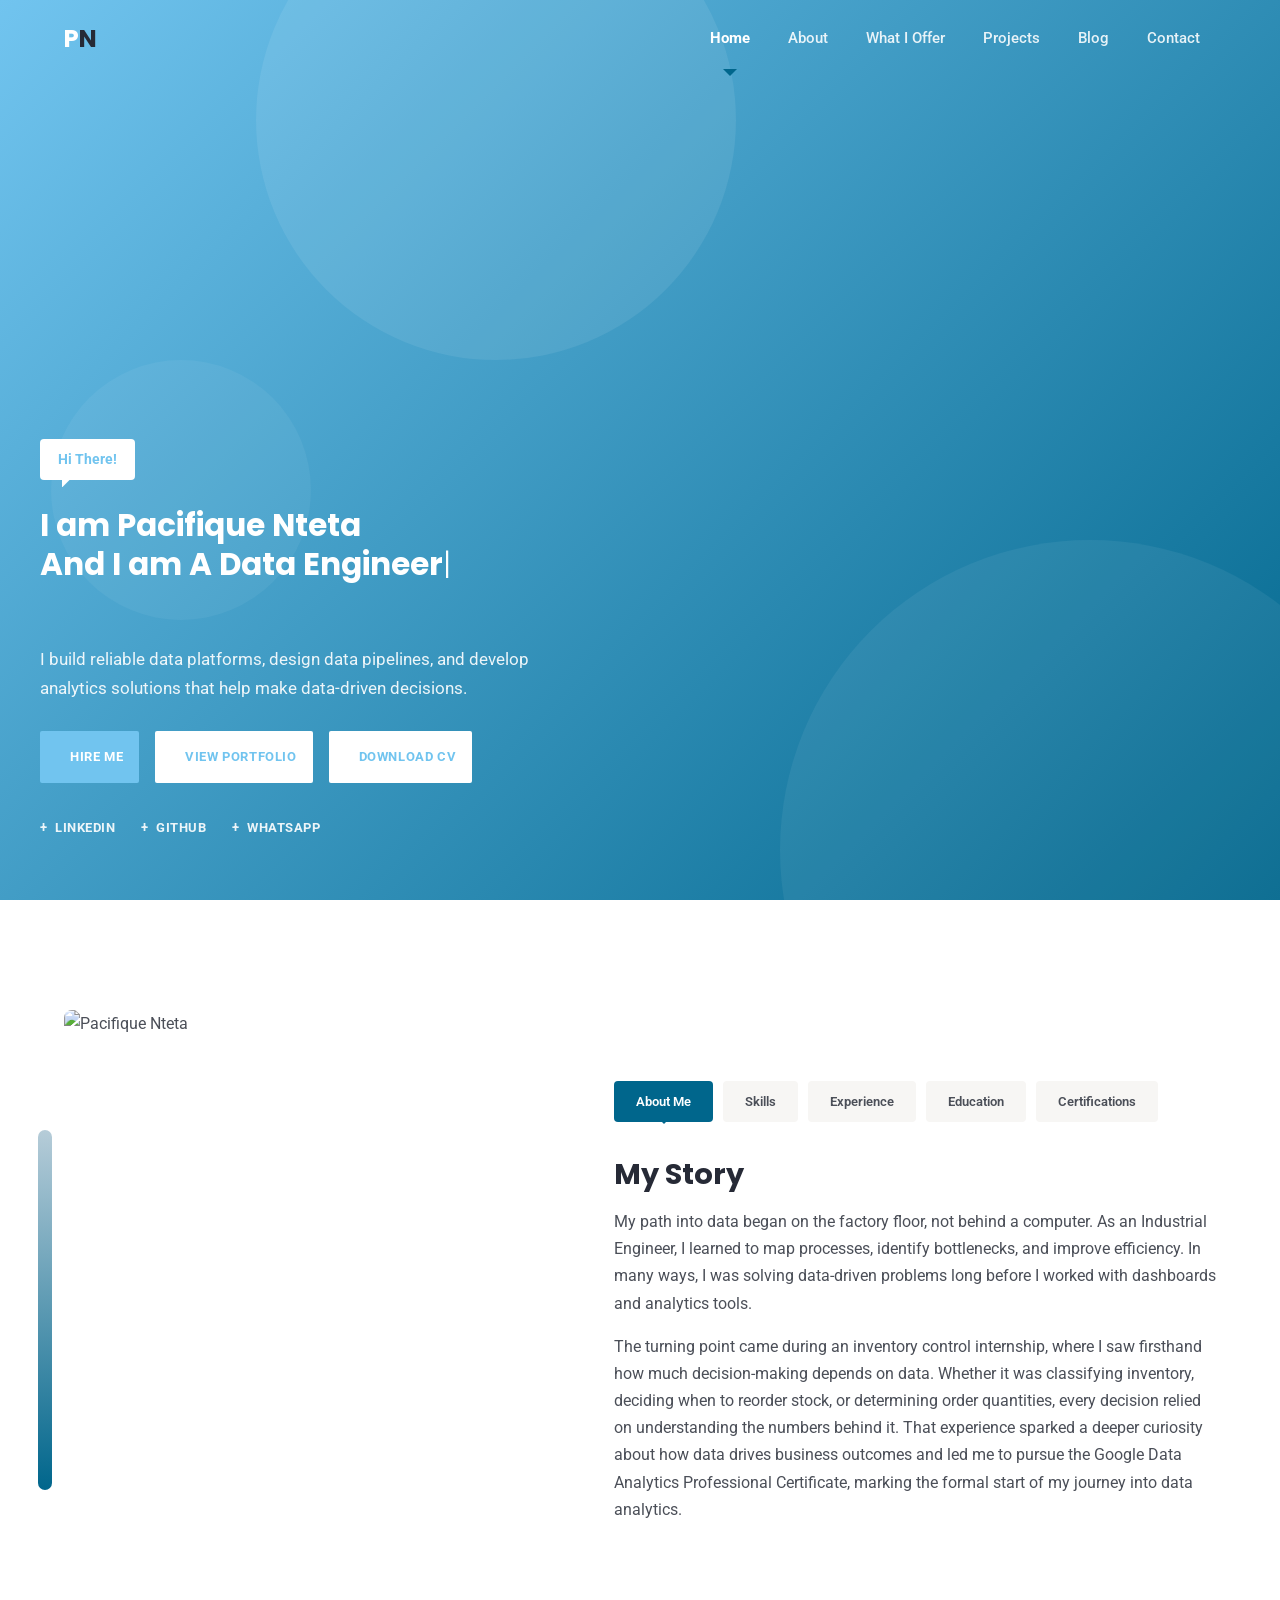
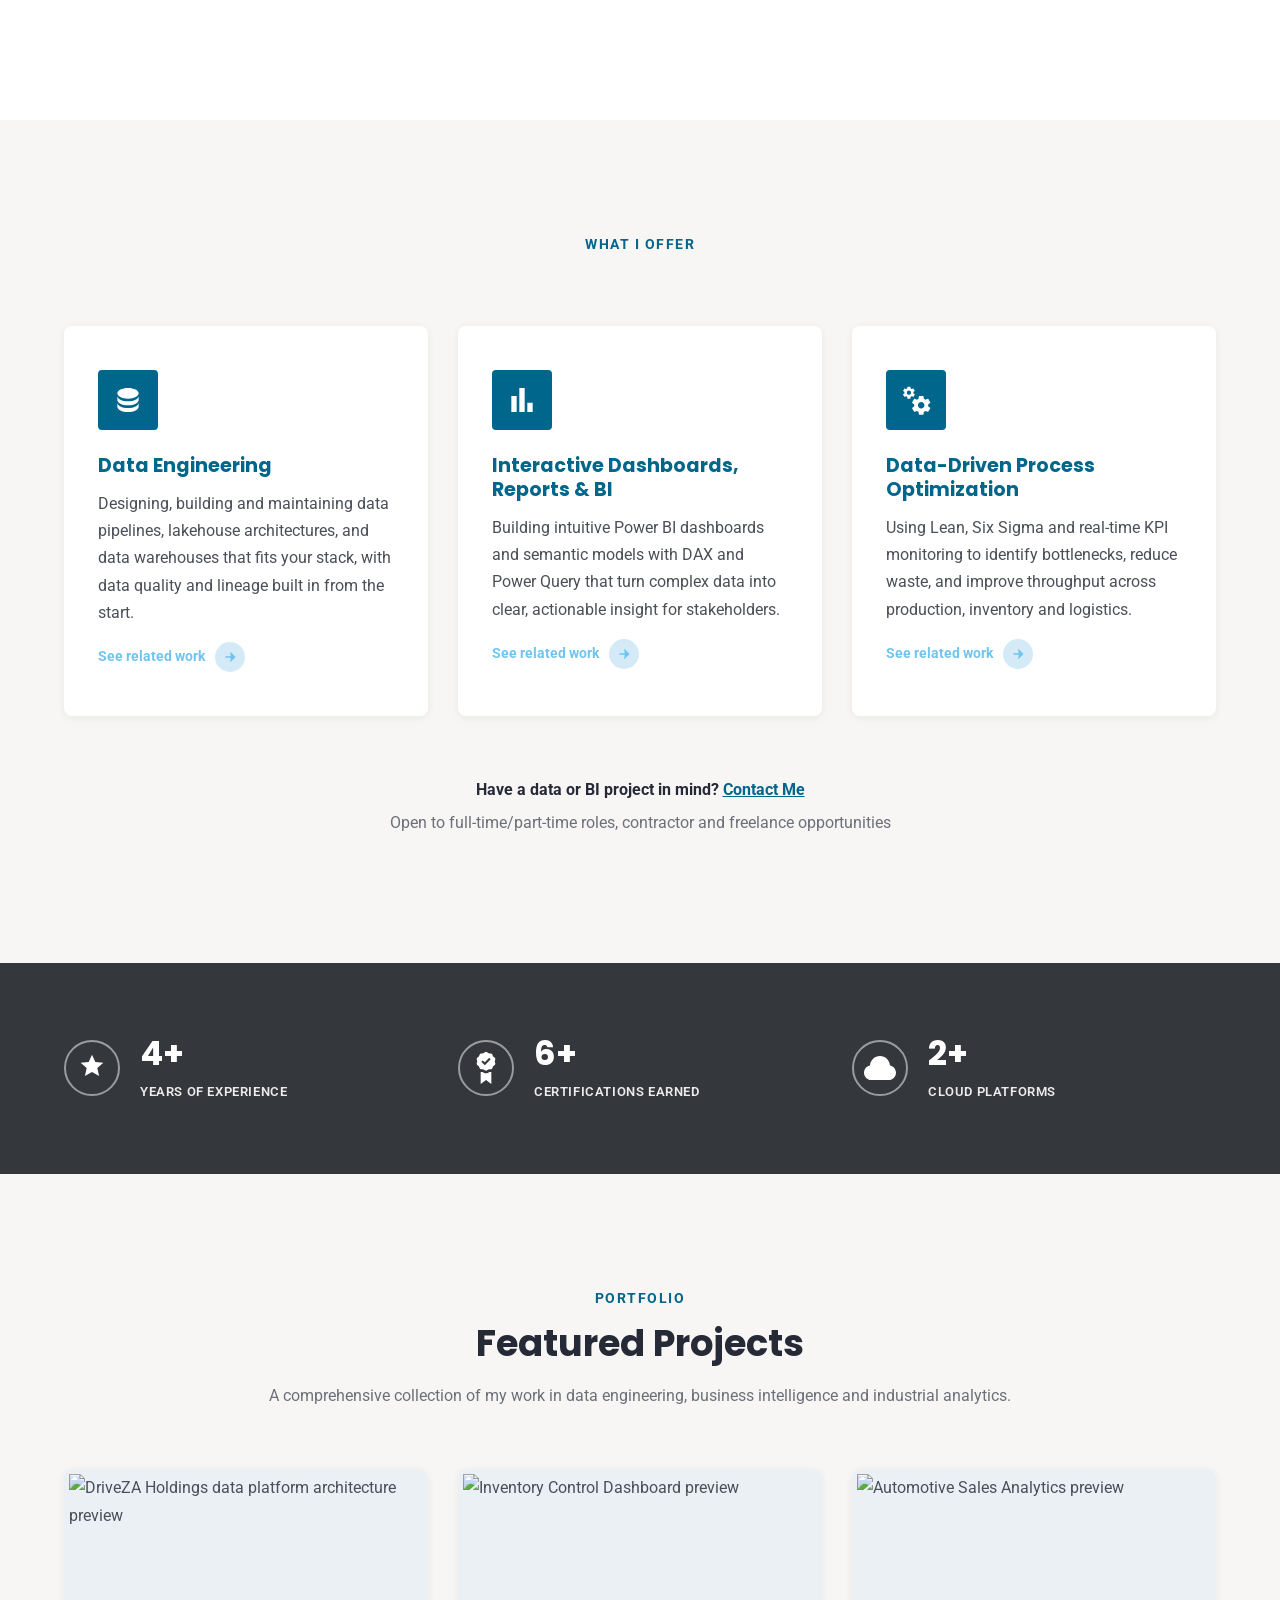
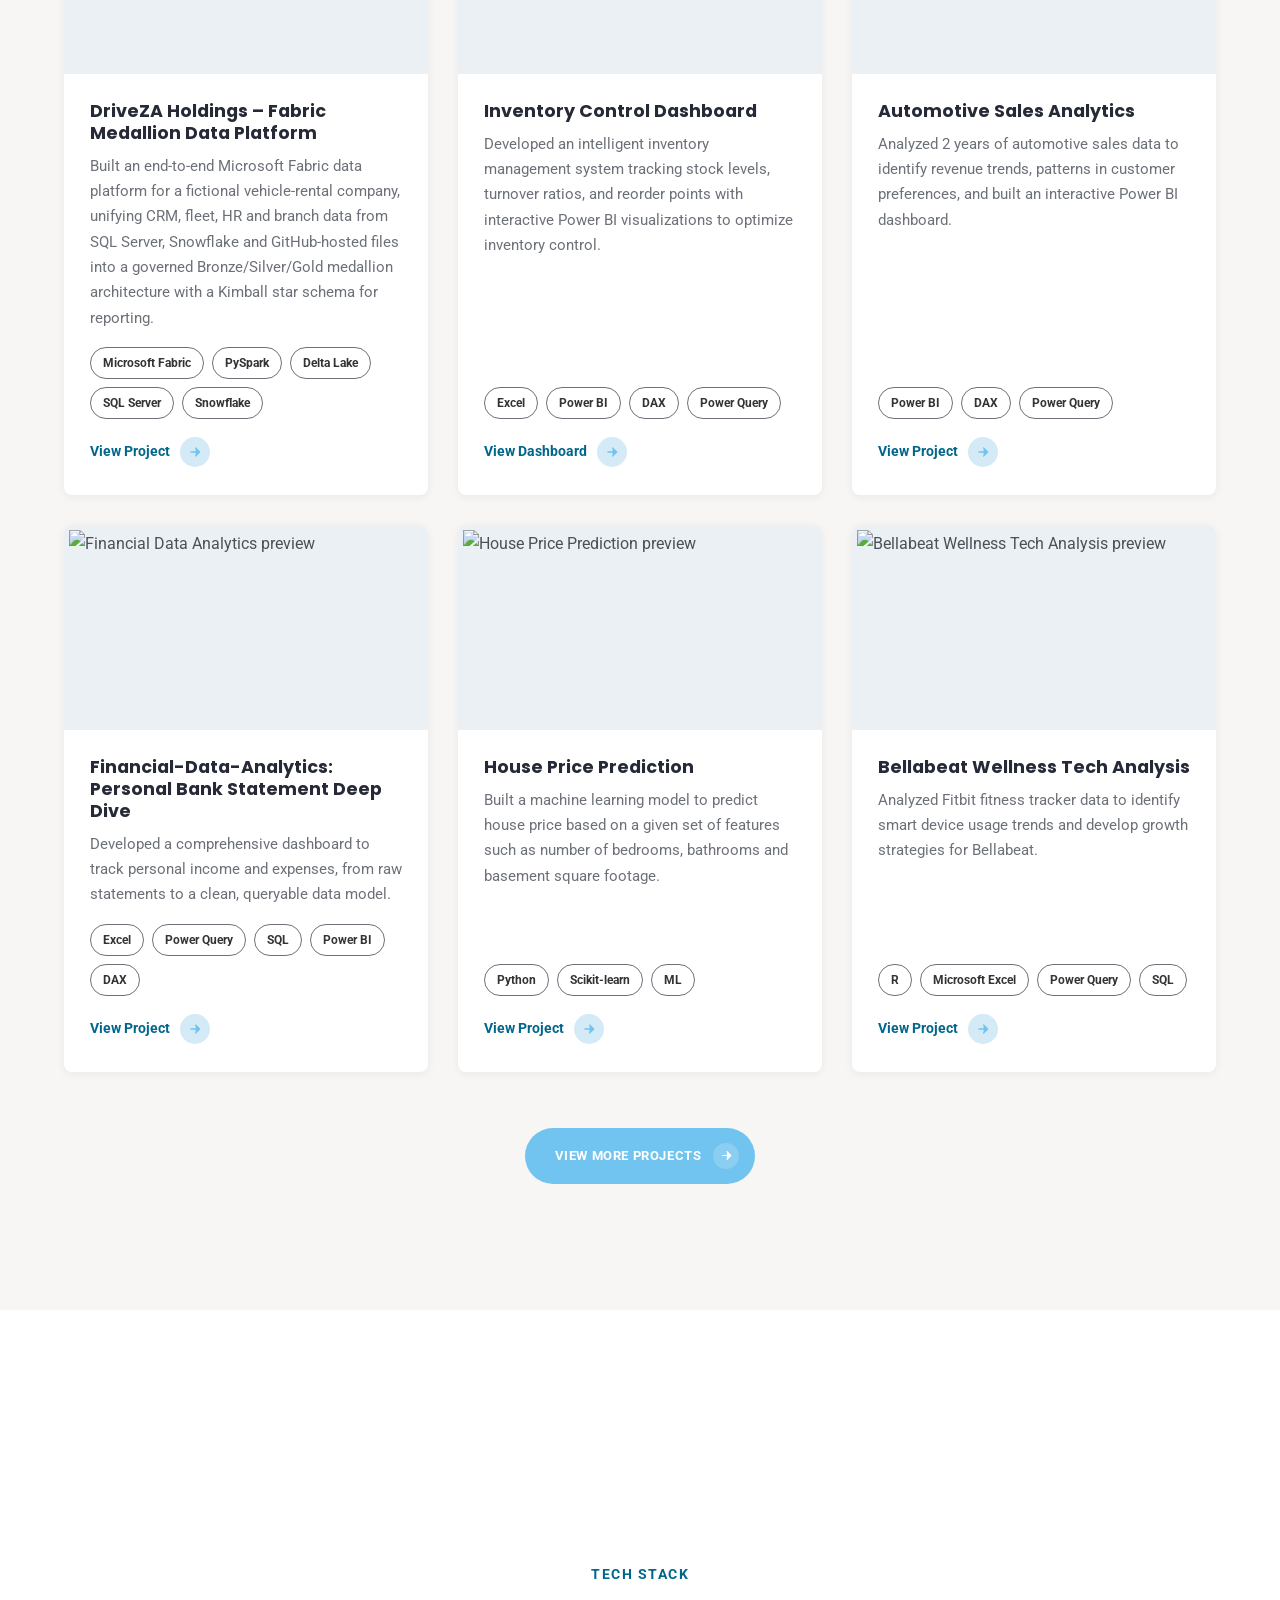
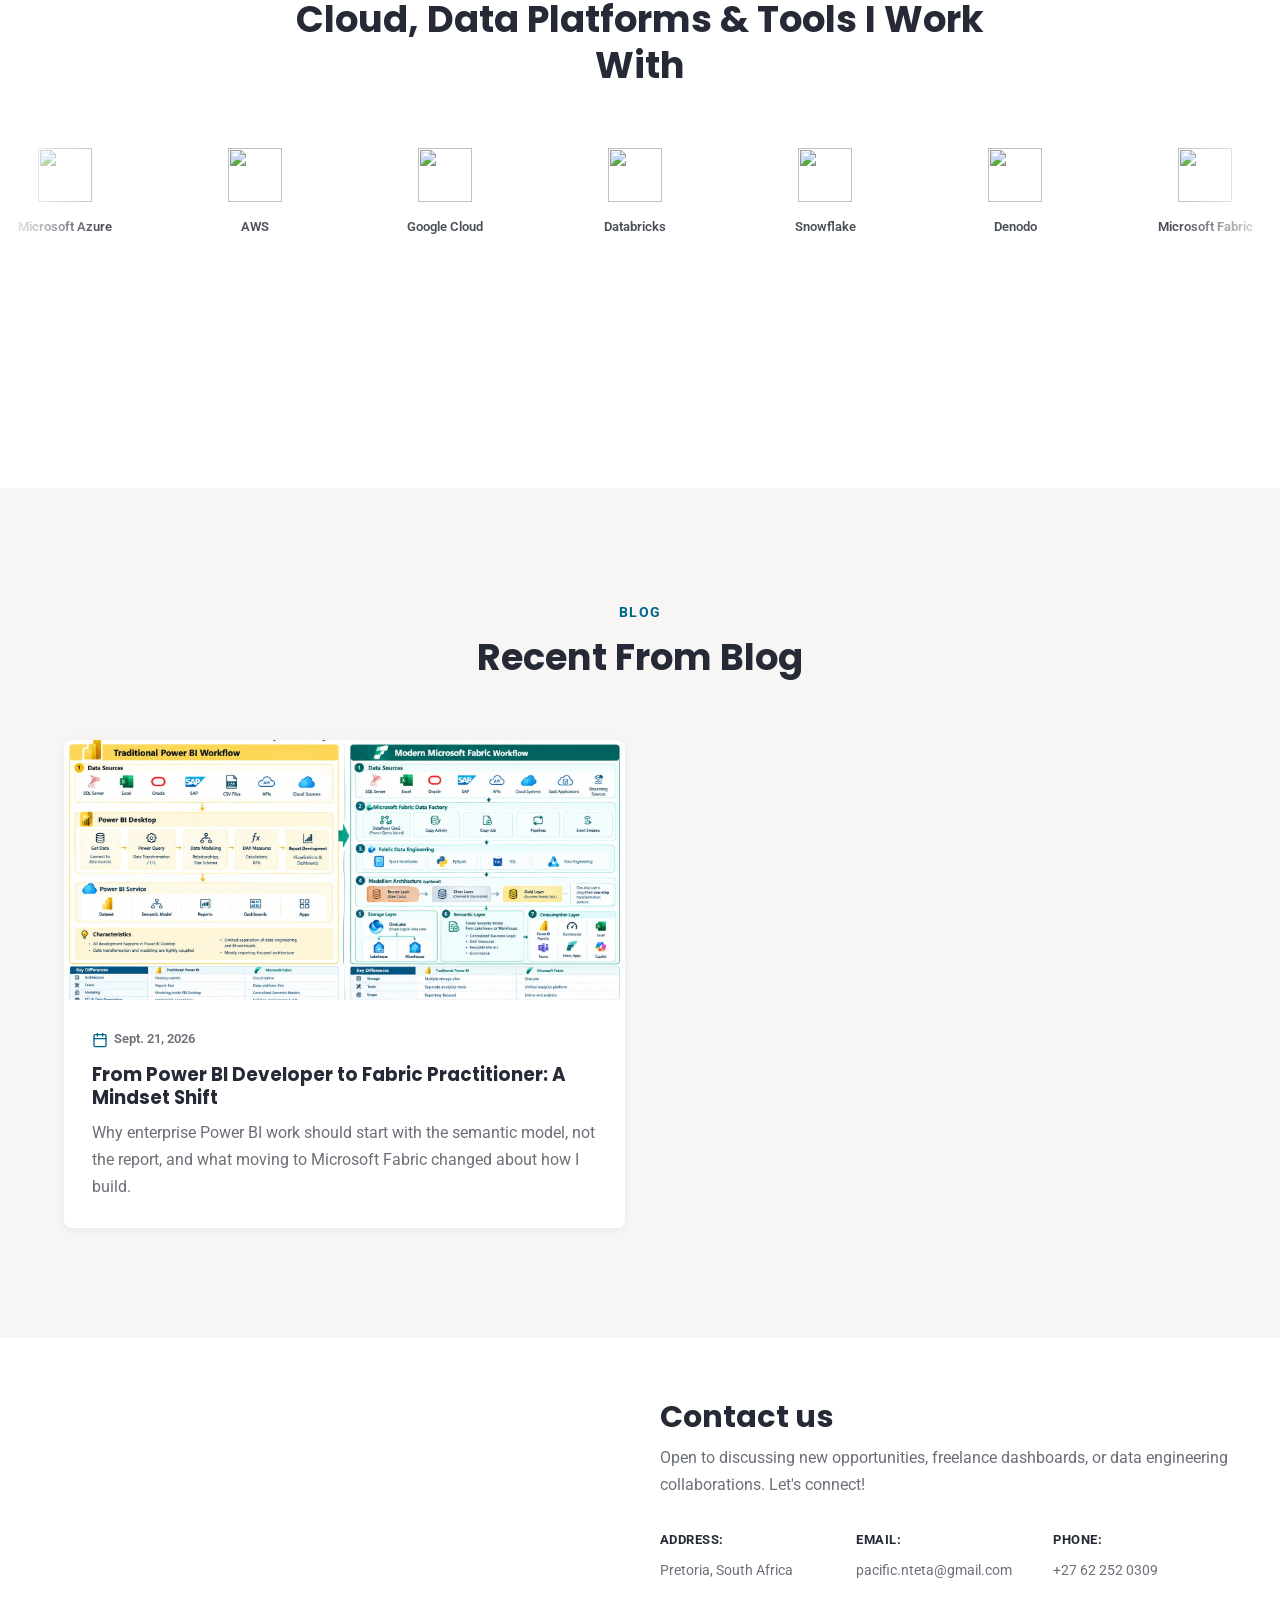
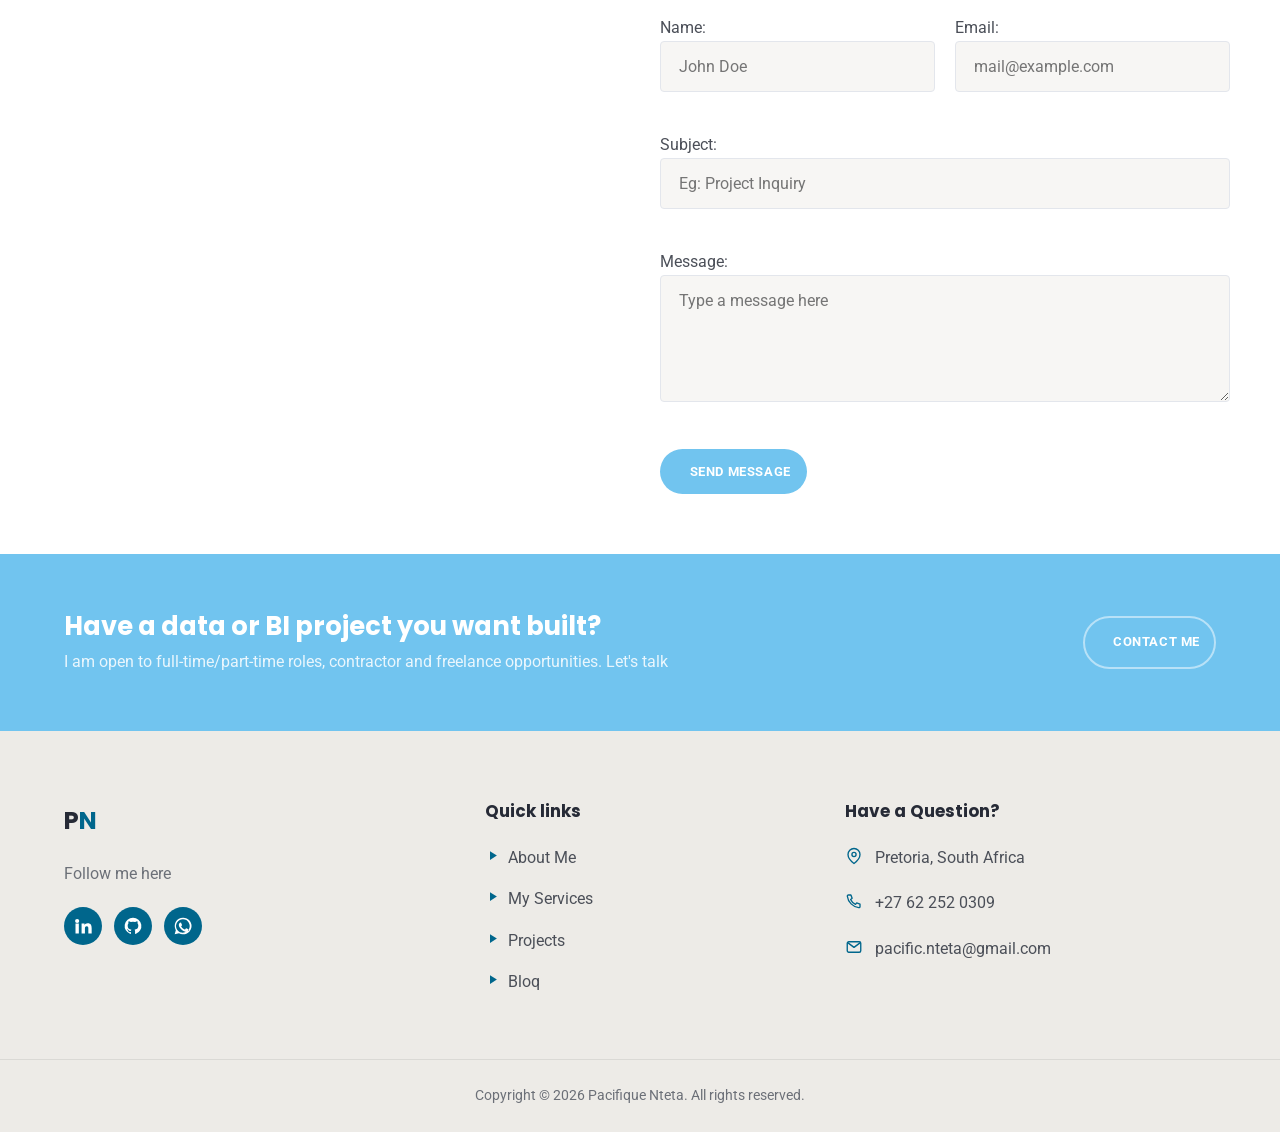
==== commit d2af64a1: "Major Update" ====
--- a/index.html
+++ b/index.html
@@ -429,8 +429,8 @@
         </article>
       </div>
 
-      <p class="services-cta" data-reveal>Have a data or BI project in mind? <a href="#contact">Contact Me</a><br>
-      <span>Open to full-time and part-time roles, contract and freelance opportunities</span></p>
+      <p class="services-cta" data-reveal>Have a data or BI project in mind? <a href="mailto:pacific.nteta@gmail.com">Contact Me</a><br>
+      <span>Open to full-time/part-time roles, contractor and freelance opportunities</span></p>
     </div>
   </section>
 
@@ -645,7 +645,7 @@
           <span class="label">VS Code</span>
         </div>        
           
-        <!-- set 2 (duplicate — enables the seamless infinite loop) -->
+        <!-- set 2 (duplicate - enables the seamless infinite loop) -->
         <div class="platform-logo">
           <div class="logo-tile"><img src="https://cdn.jsdelivr.net/gh/devicons/devicon@latest/icons/azure/azure-original.svg" />
           </div>
@@ -830,13 +830,6 @@
 
   <button type="submit" class="btn btn-dark" id="cf-submit">Send Message</button>
   <p class="form-success" id="formSuccess" hidden>Thanks! Your message has been sent successfully.</p>
-
-  <h4 class="follow-title">Follow me here</h4>
-  <ul class="follow-links">
-    <li><a href="https://linkedin.com/in/pacifique-nteta" target="_blank" rel="noopener">LinkedIn</a></li>
-    <li><a href="https://github.com/PacifiqueNteta" target="_blank" rel="noopener">GitHub</a></li>
-    <li><a href="https://wa.me/27622520309" target="_blank" rel="noopener">WhatsApp</a></li>
-  </ul>
 </form>
 
     </div>
@@ -847,9 +840,9 @@
     <div class="container cta-inner">
       <div>
         <h2>Have a data or BI project you want built?</h2>
-        <p>From Warehouse, pipelines to Power BI dashboards/reports design, let's talk.</p>
-      </div>
-      <a href="#contact" class="btn btn-outline-white">Contact Me</a>
+        <p>I am open to full-time/part-time roles, contractor and freelance opportunities. Let's talk</p>
+      </div>
+      <a href="mailto:pacific.nteta@gmail.com" class="btn btn-outline-white">Contact Me</a>
     </div>
   </section>
 
@@ -860,7 +853,7 @@
   <div class="container footer-grid">
     <div class="footer-col">
       <a href="#home" class="logo">P<span>N</span></a>
-      <p>Pacifique Nteta &ndash; Data Engineer, Analyst &amp; Analytics Engineer bridging industrial engineering and data analytics.</p>
+      <p>Follow me here</p>
       <ul class="social-round">
         <li><a href="https://linkedin.com/in/pacifique-nteta" target="_blank" rel="noopener" aria-label="LinkedIn"><svg viewBox="0 0 24 24"><path d="M4.98 3.5a2.5 2.5 0 1 1 0 5 2.5 2.5 0 0 1 0-5zM3 9h4v12H3V9zm7 0h3.8v1.7h.05c.53-1 1.83-2 3.77-2 4.03 0 4.78 2.65 4.78 6.1V21h-4v-5.7c0-1.36-.02-3.1-1.9-3.1-1.9 0-2.2 1.48-2.2 3v5.8h-4V9z"/></svg></a></li>
         <li><a href="https://github.com/PacifiqueNteta" target="_blank" rel="noopener" aria-label="GitHub"><svg viewBox="0 0 24 24"><path d="M12 2a10 10 0 0 0-3.16 19.5c.5.09.68-.22.68-.48v-1.7c-2.78.6-3.37-1.34-3.37-1.34-.46-1.16-1.11-1.47-1.11-1.47-.9-.62.07-.6.07-.6 1 .07 1.53 1.03 1.53 1.03.9 1.52 2.34 1.08 2.91.83.09-.65.35-1.08.63-1.33-2.22-.25-4.56-1.11-4.56-4.93 0-1.09.39-1.98 1.03-2.68-.1-.25-.45-1.27.1-2.65 0 0 .84-.27 2.75 1.02a9.6 9.6 0 0 1 5 0c1.91-1.29 2.75-1.02 2.75-1.02.55 1.38.2 2.4.1 2.65.64.7 1.03 1.59 1.03 2.68 0 3.83-2.34 4.68-4.57 4.92.36.31.68.92.68 1.85v2.74c0 .27.18.58.69.48A10 10 0 0 0 12 2z"/></svg></a></li>
@@ -869,12 +862,12 @@
     </div>
 
     <div class="footer-col">
-      <h4>What I Offer</h4>
+      <h4>Quick links</h4>
 <ul class="footer-links">
-  <li><a href="#services"><span class="link-bullet" aria-hidden="true"><svg viewBox="0 0 24 24" fill="currentColor"><path d="M8 5v14l11-7z"/></svg></span> Data Engineering</a></li>
-  <li><a href="#services"><span class="link-bullet" aria-hidden="true"><svg viewBox="0 0 24 24" fill="currentColor"><path d="M8 5v14l11-7z"/></svg></span> BI &amp; Dashboards</a></li>
-  <li><a href="#services"><span class="link-bullet" aria-hidden="true"><svg viewBox="0 0 24 24" fill="currentColor"><path d="M8 5v14l11-7z"/></svg></span> Process Optimization</a></li>
-  <li><a href="projects.html"><span class="link-bullet" aria-hidden="true"><svg viewBox="0 0 24 24" fill="currentColor"><path d="M8 5v14l11-7z"/></svg></span> Projects</a></li>
+  <li><a href="#about"><span class="link-bullet" aria-hidden="true"><svg viewBox="0 0 24 24" fill="currentColor"><path d="M8 5v14l11-7z"/></svg></span> About Me</a></li>
+  <li><a href="#services"><span class="link-bullet" aria-hidden="true"><svg viewBox="0 0 24 24" fill="currentColor"><path d="M8 5v14l11-7z"/></svg></span> My Services</a></li>
+  <li><a href="portfolio"><span class="link-bullet" aria-hidden="true"><svg viewBox="0 0 24 24" fill="currentColor"><path d="M8 5v14l11-7z"/></svg></span> Projects</a></li>
+  <li><a href="#blog"><span class="link-bullet" aria-hidden="true"><svg viewBox="0 0 24 24" fill="currentColor"><path d="M8 5v14l11-7z"/></svg></span> Bloq</a></li>
 </ul>
     </div>
 
--- a/styles.css
+++ b/styles.css
@@ -1,5 +1,5 @@
 /* ==========================================================================
-   Pacifique Nteta — Portfolio
+   Pacifique Nteta - Portfolio
    Section grouping by responsibility:
    1. Theme tokens & base styles
    2. Layout helpers
@@ -13,13 +13,13 @@
 
 /* ---------- Theme tokens & base styles ---------- */
 :root{
-  /* Neutral "Slate & Copper" theme — a warm, professional accent that avoids
+  /* Neutral "Slate & Copper" theme - a warm, professional accent that avoids
      the generic BI-tool blue while staying calm and legible. */
   --primary: #00668c;
   --primary-dark: #71c4ef;
   --primary-light: #b6ccd8;
   --primary-lighter: #d4eaf7;
-  --ink: #23262B;       /* dark neutral surface — header/hero/footer-dark */
+  --ink: #23262B;       /* dark neutral surface - header/hero/footer-dark */
   --ink-2: #33363D;      /* lighter dark neutral, for gradients */
   --dark: #262A36;
   --gray-700: #4B4F58;
@@ -251,7 +251,7 @@
   min-height: 100vh;
   display: flex; align-items: center;
   overflow: hidden;
-  background: linear-gradient(135deg, var(--ink-2), var(--ink));
+  background: linear-gradient(135deg, var(--primary-dark), var(--primary));
   padding-top: var(--header-h);
 }
 .hero .btn,
@@ -1019,7 +1019,7 @@
 }
 
 /* ---------- 14. CTA banner ---------- */
-.cta-banner{ background: var(--primary); padding: 56px 0; }
+.cta-banner{ background: var(--primary-dark); padding: 56px 0; }
 .cta-inner{ display: flex; align-items: center; justify-content: space-between; gap: 30px; flex-wrap: wrap; }
 .cta-inner h2{ color: var(--white); font-size: 1.6rem; margin-bottom: 6px; }
 .cta-inner p{ color: rgba(255,255,255,.85); margin: 0; }
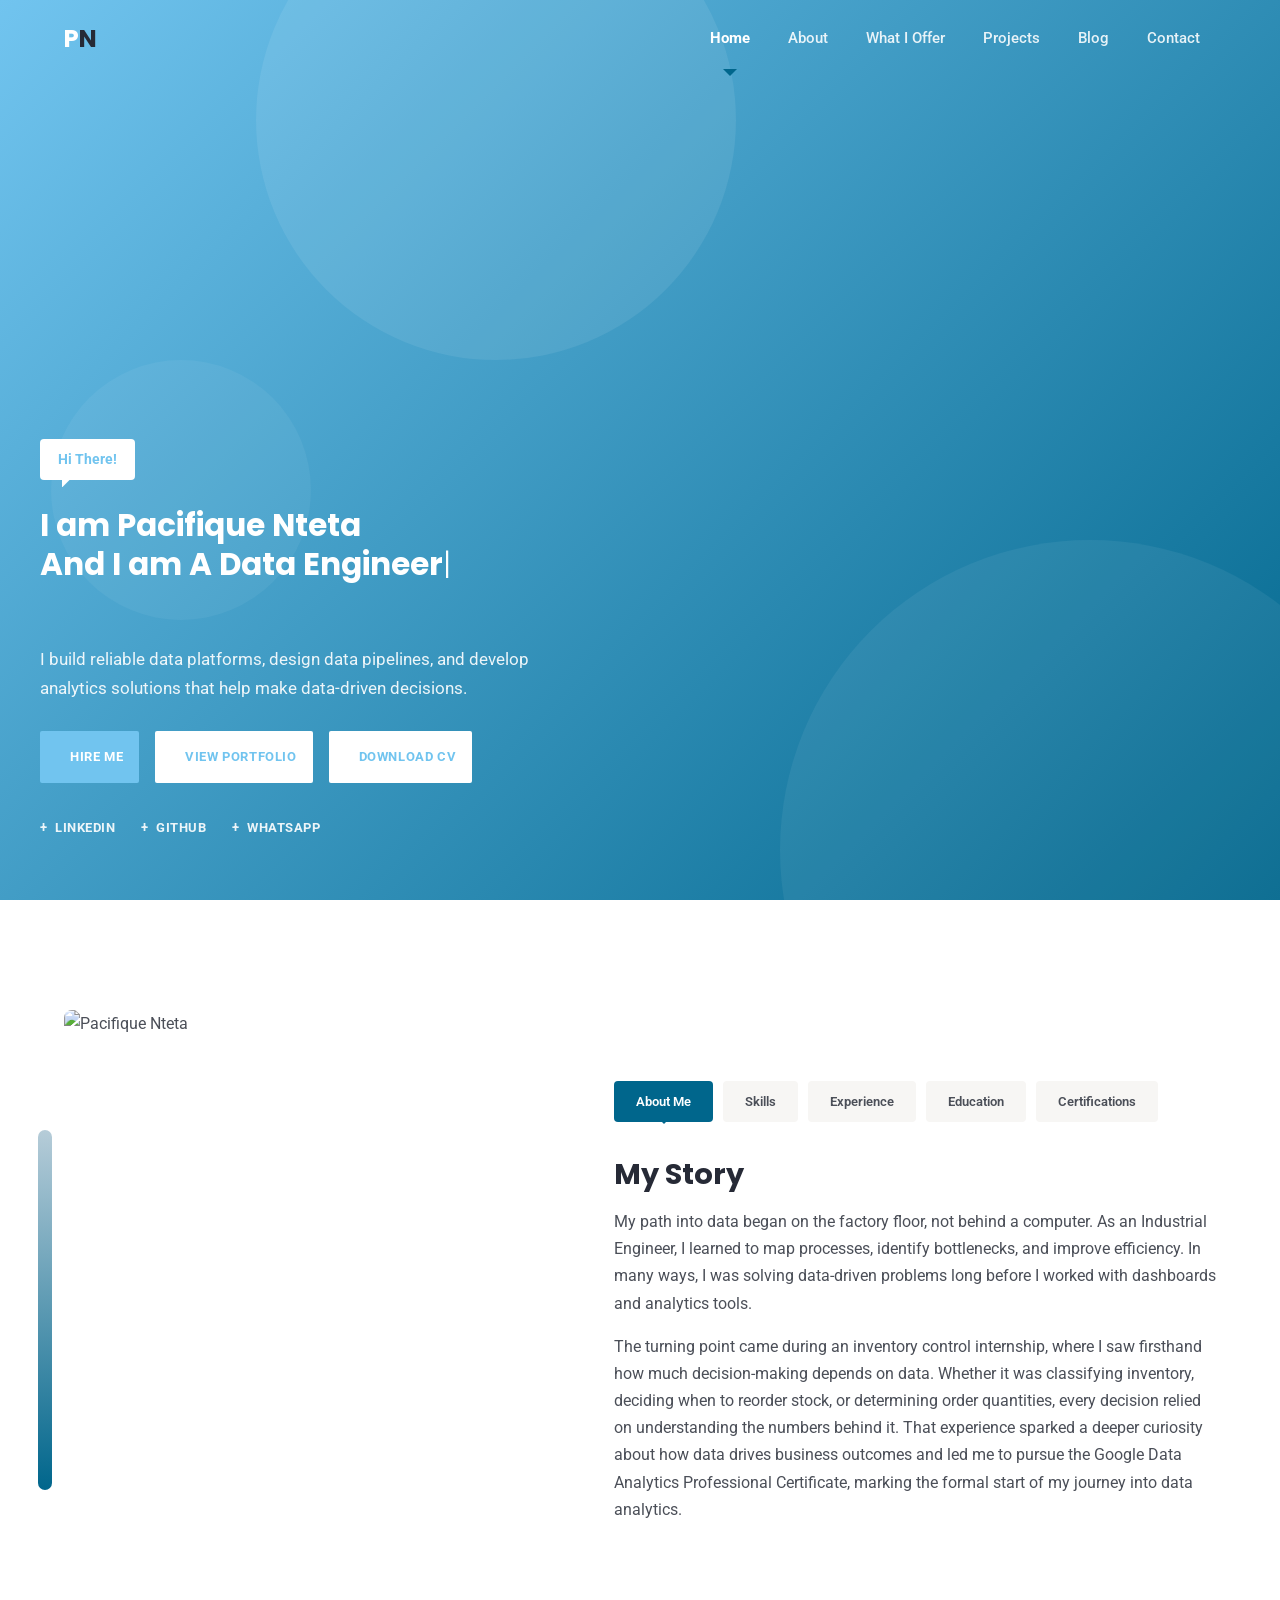
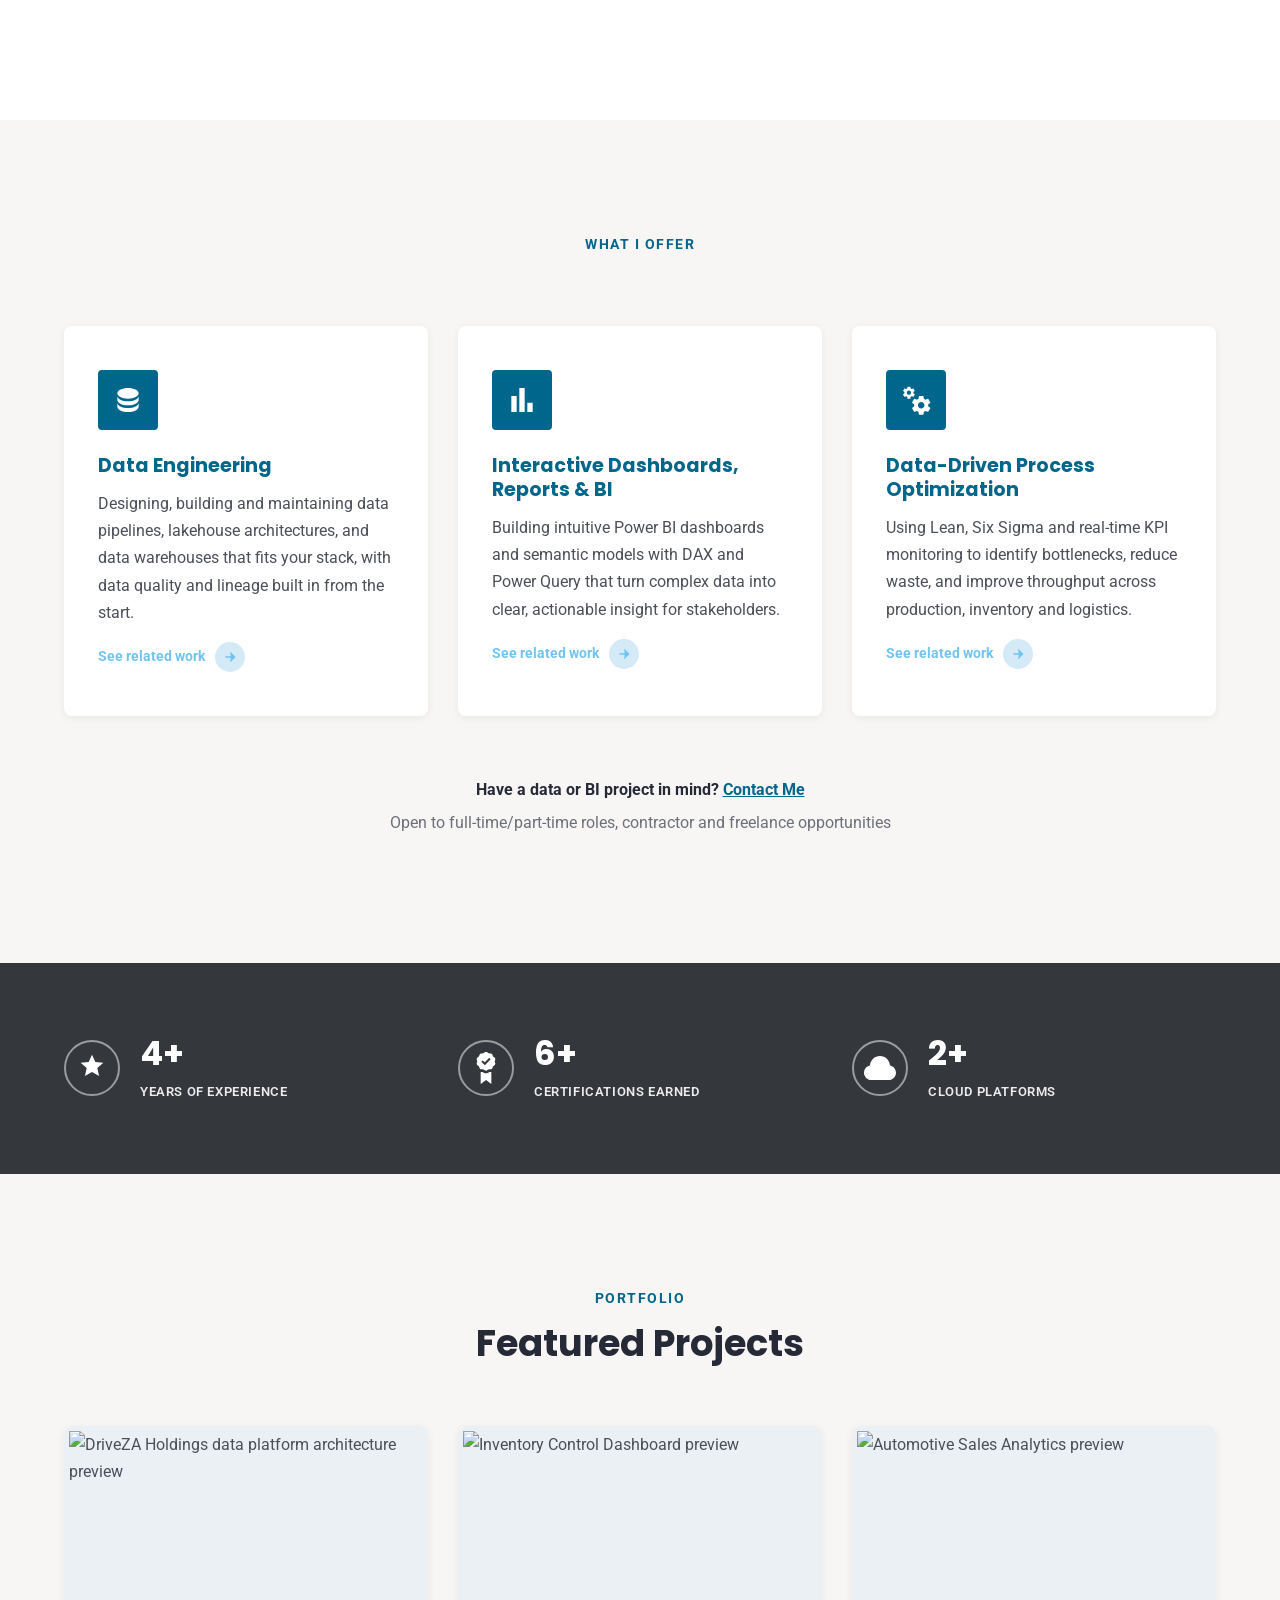
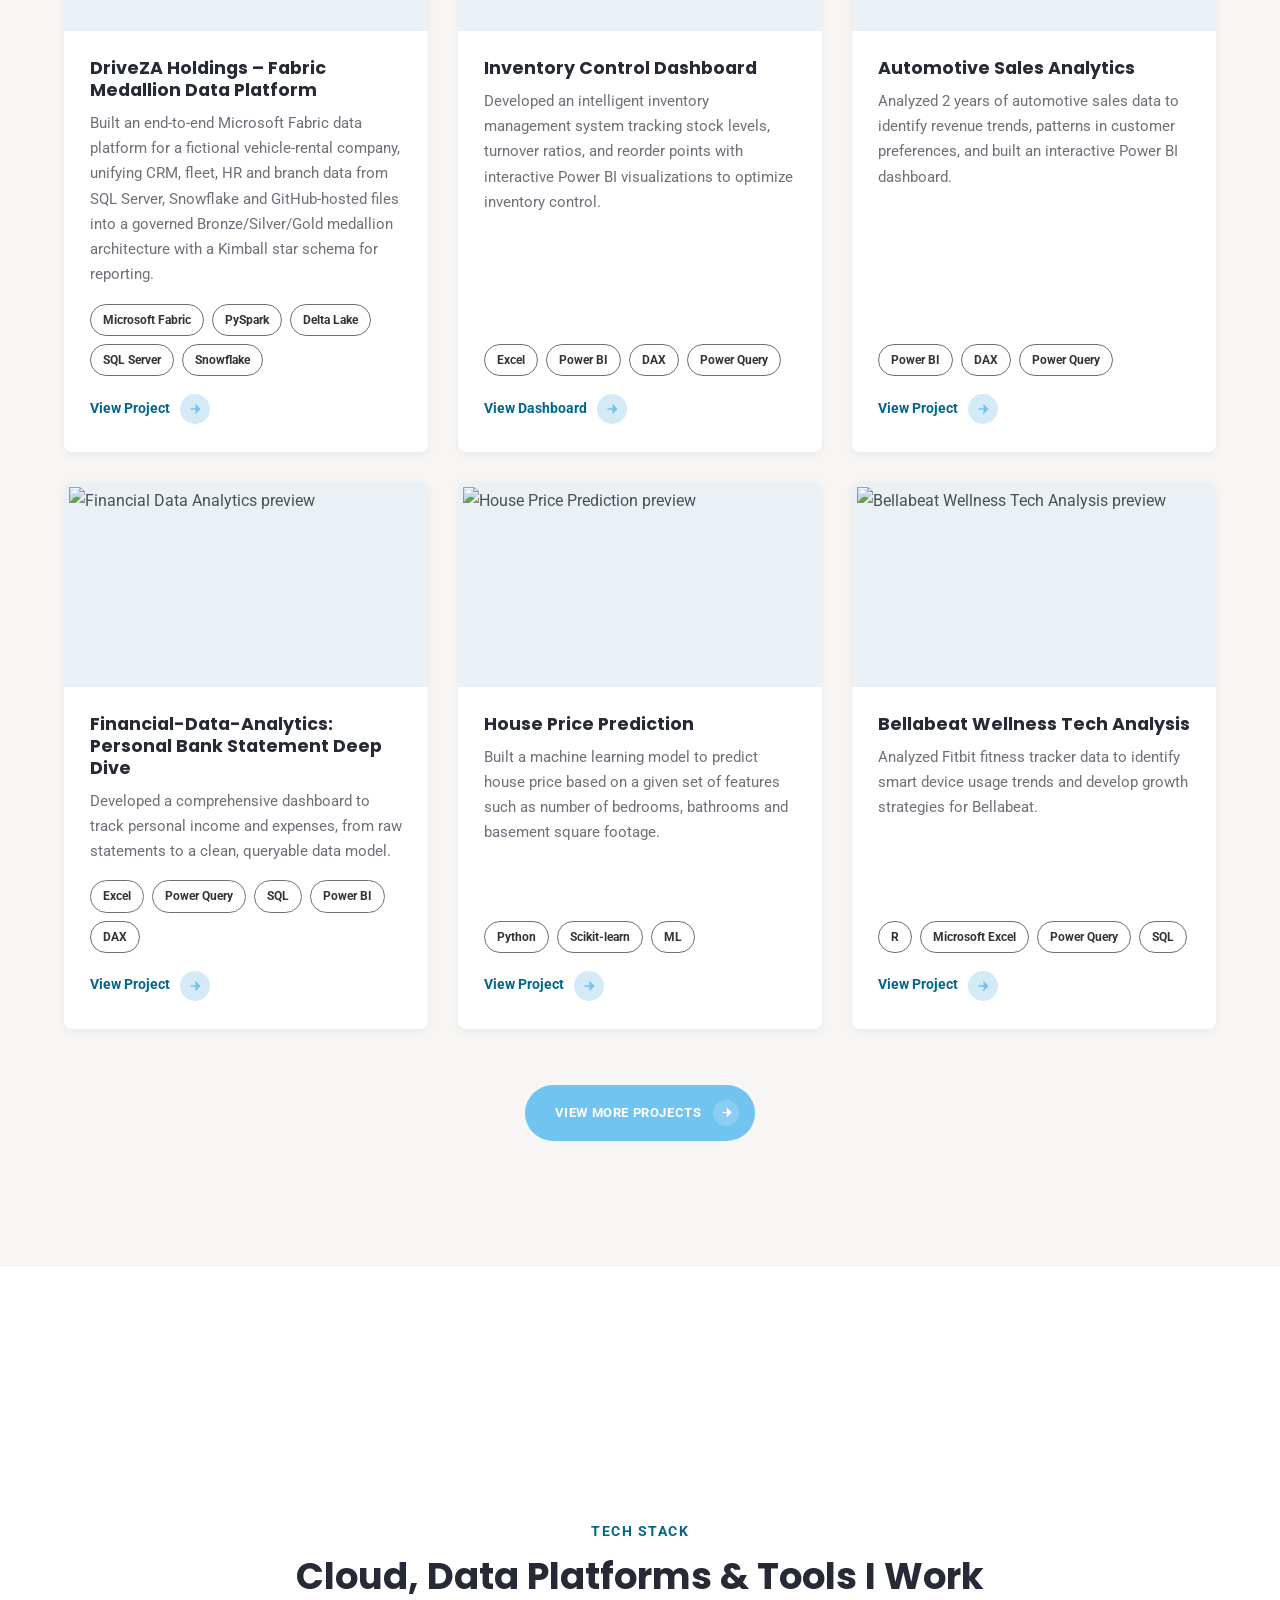
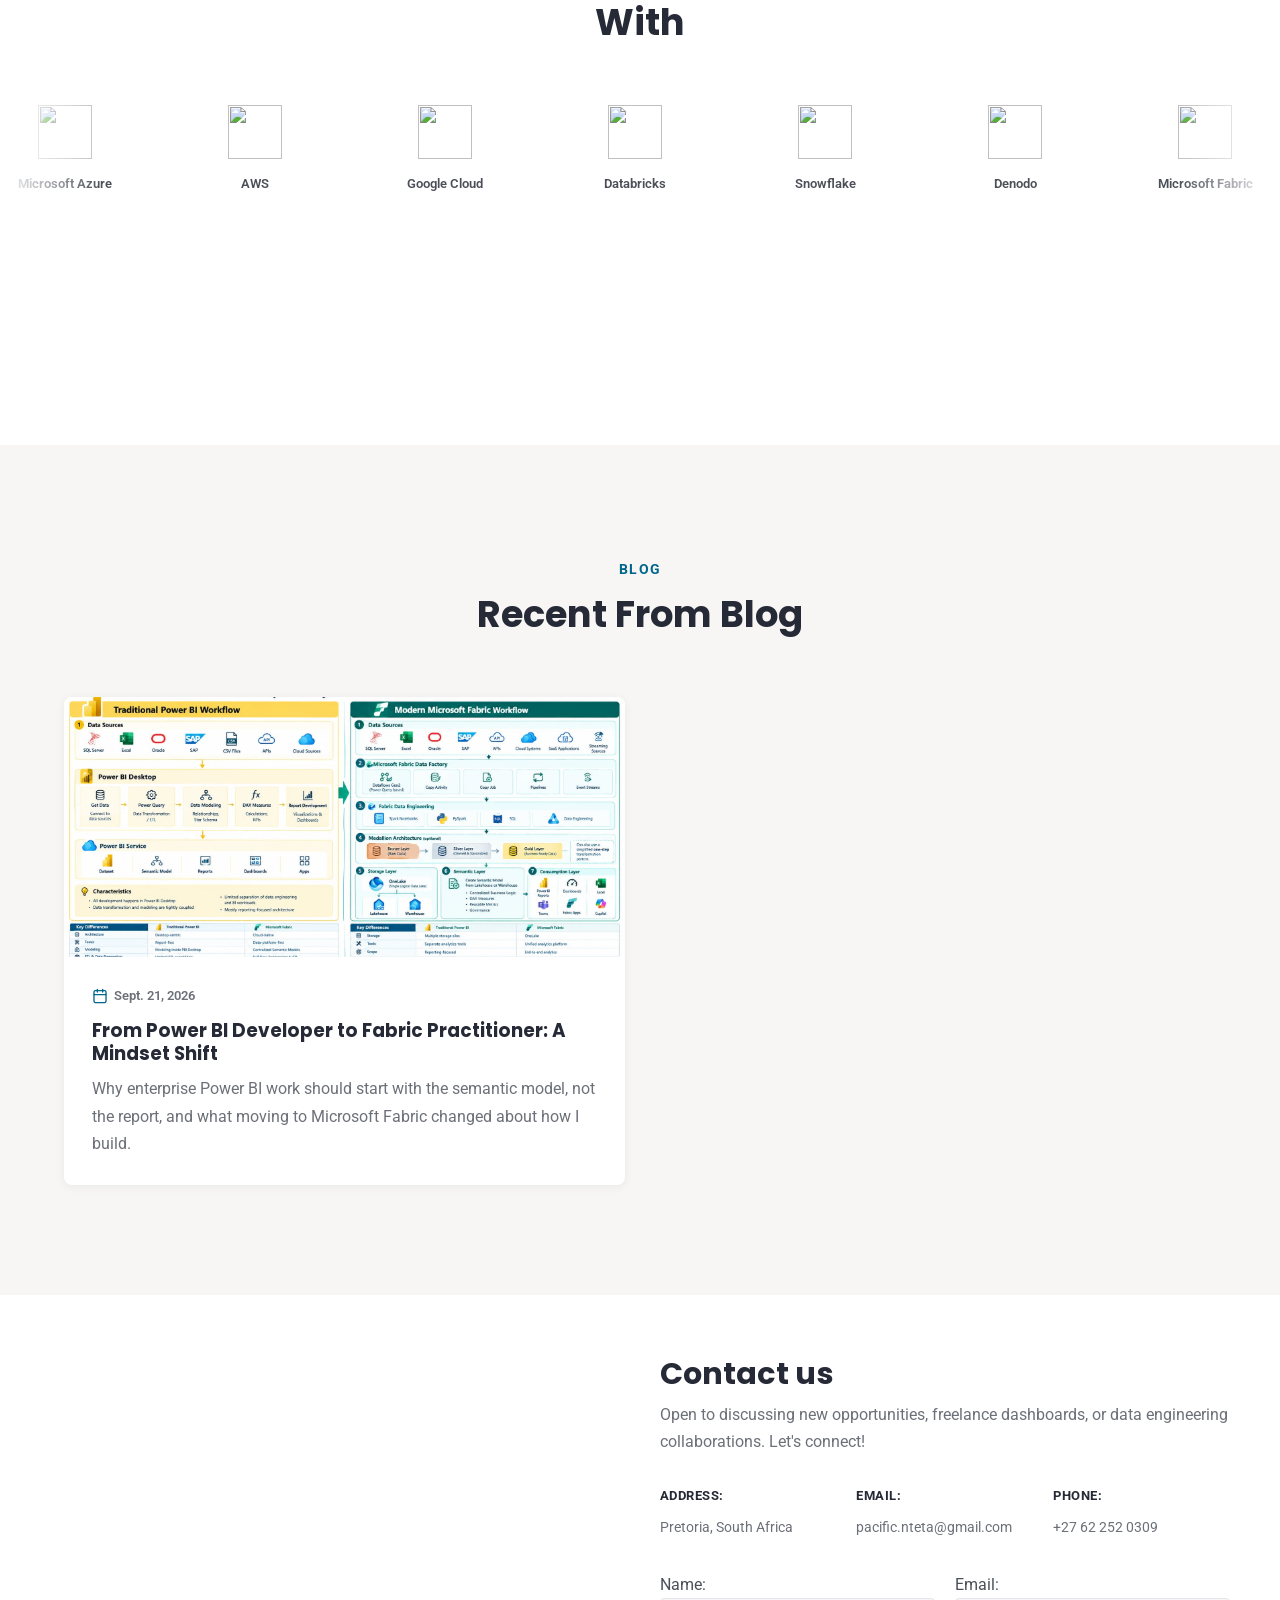
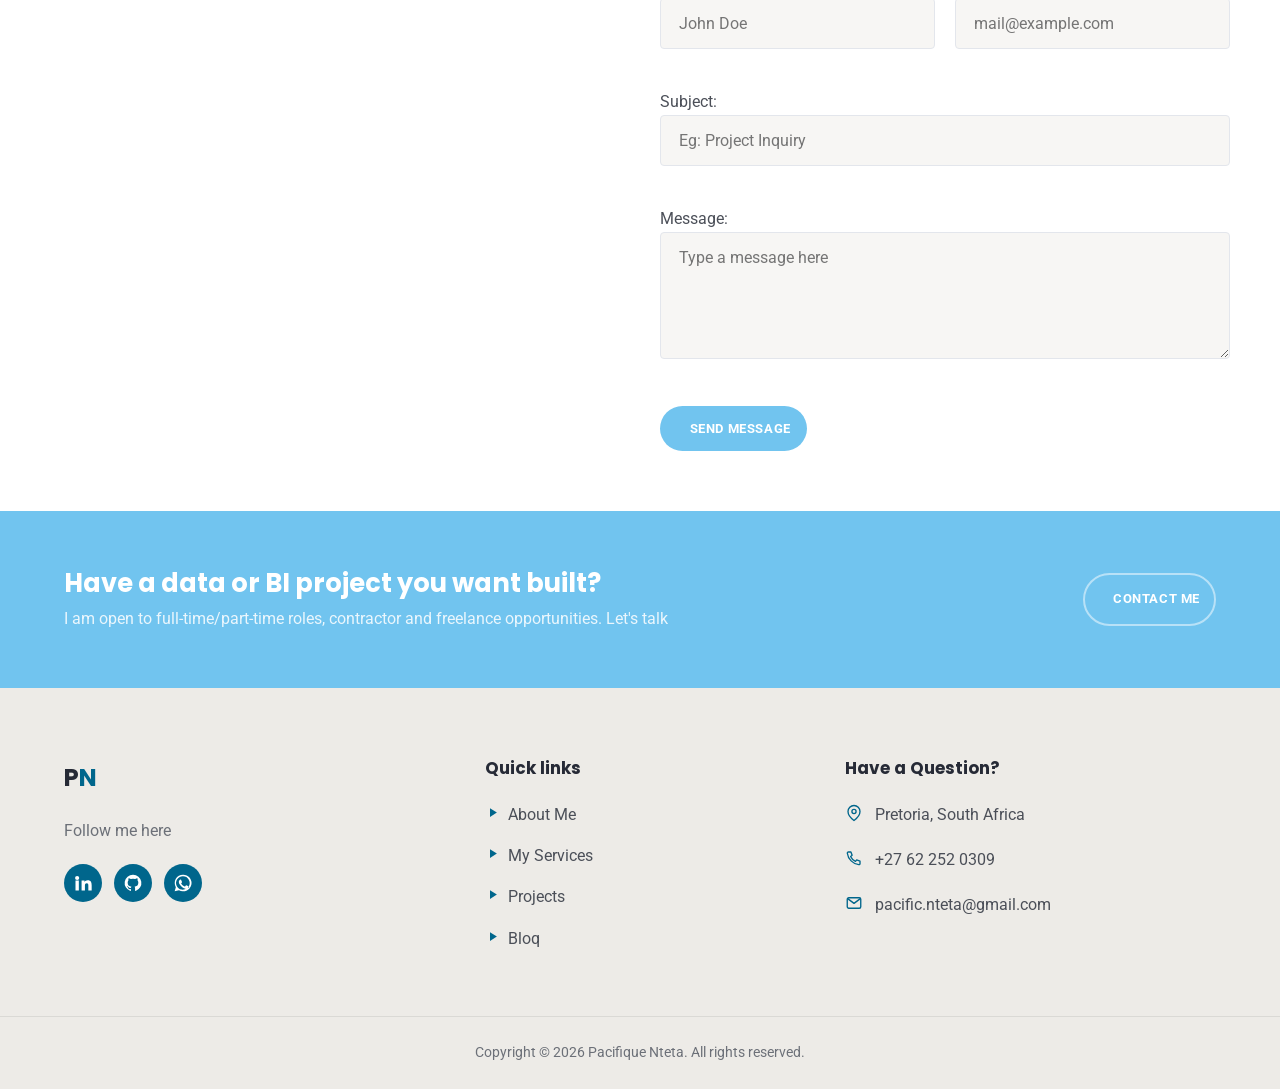
==== commit 661339ad: "Index update" ====
--- a/index.html
+++ b/index.html
@@ -482,7 +482,6 @@
       <div class="section-head" data-reveal>
         <span class="eyebrow">Portfolio</span>
         <h2>Featured Projects</h2>
-        <p class="section-sub">A comprehensive collection of my work in data engineering, business intelligence and industrial analytics.</p>
       </div>
 
       <div class="portfolio-grid">
@@ -866,7 +865,7 @@
 <ul class="footer-links">
   <li><a href="#about"><span class="link-bullet" aria-hidden="true"><svg viewBox="0 0 24 24" fill="currentColor"><path d="M8 5v14l11-7z"/></svg></span> About Me</a></li>
   <li><a href="#services"><span class="link-bullet" aria-hidden="true"><svg viewBox="0 0 24 24" fill="currentColor"><path d="M8 5v14l11-7z"/></svg></span> My Services</a></li>
-  <li><a href="portfolio"><span class="link-bullet" aria-hidden="true"><svg viewBox="0 0 24 24" fill="currentColor"><path d="M8 5v14l11-7z"/></svg></span> Projects</a></li>
+  <li><a href="#portfolio"><span class="link-bullet" aria-hidden="true"><svg viewBox="0 0 24 24" fill="currentColor"><path d="M8 5v14l11-7z"/></svg></span> Projects</a></li>
   <li><a href="#blog"><span class="link-bullet" aria-hidden="true"><svg viewBox="0 0 24 24" fill="currentColor"><path d="M8 5v14l11-7z"/></svg></span> Bloq</a></li>
 </ul>
     </div>
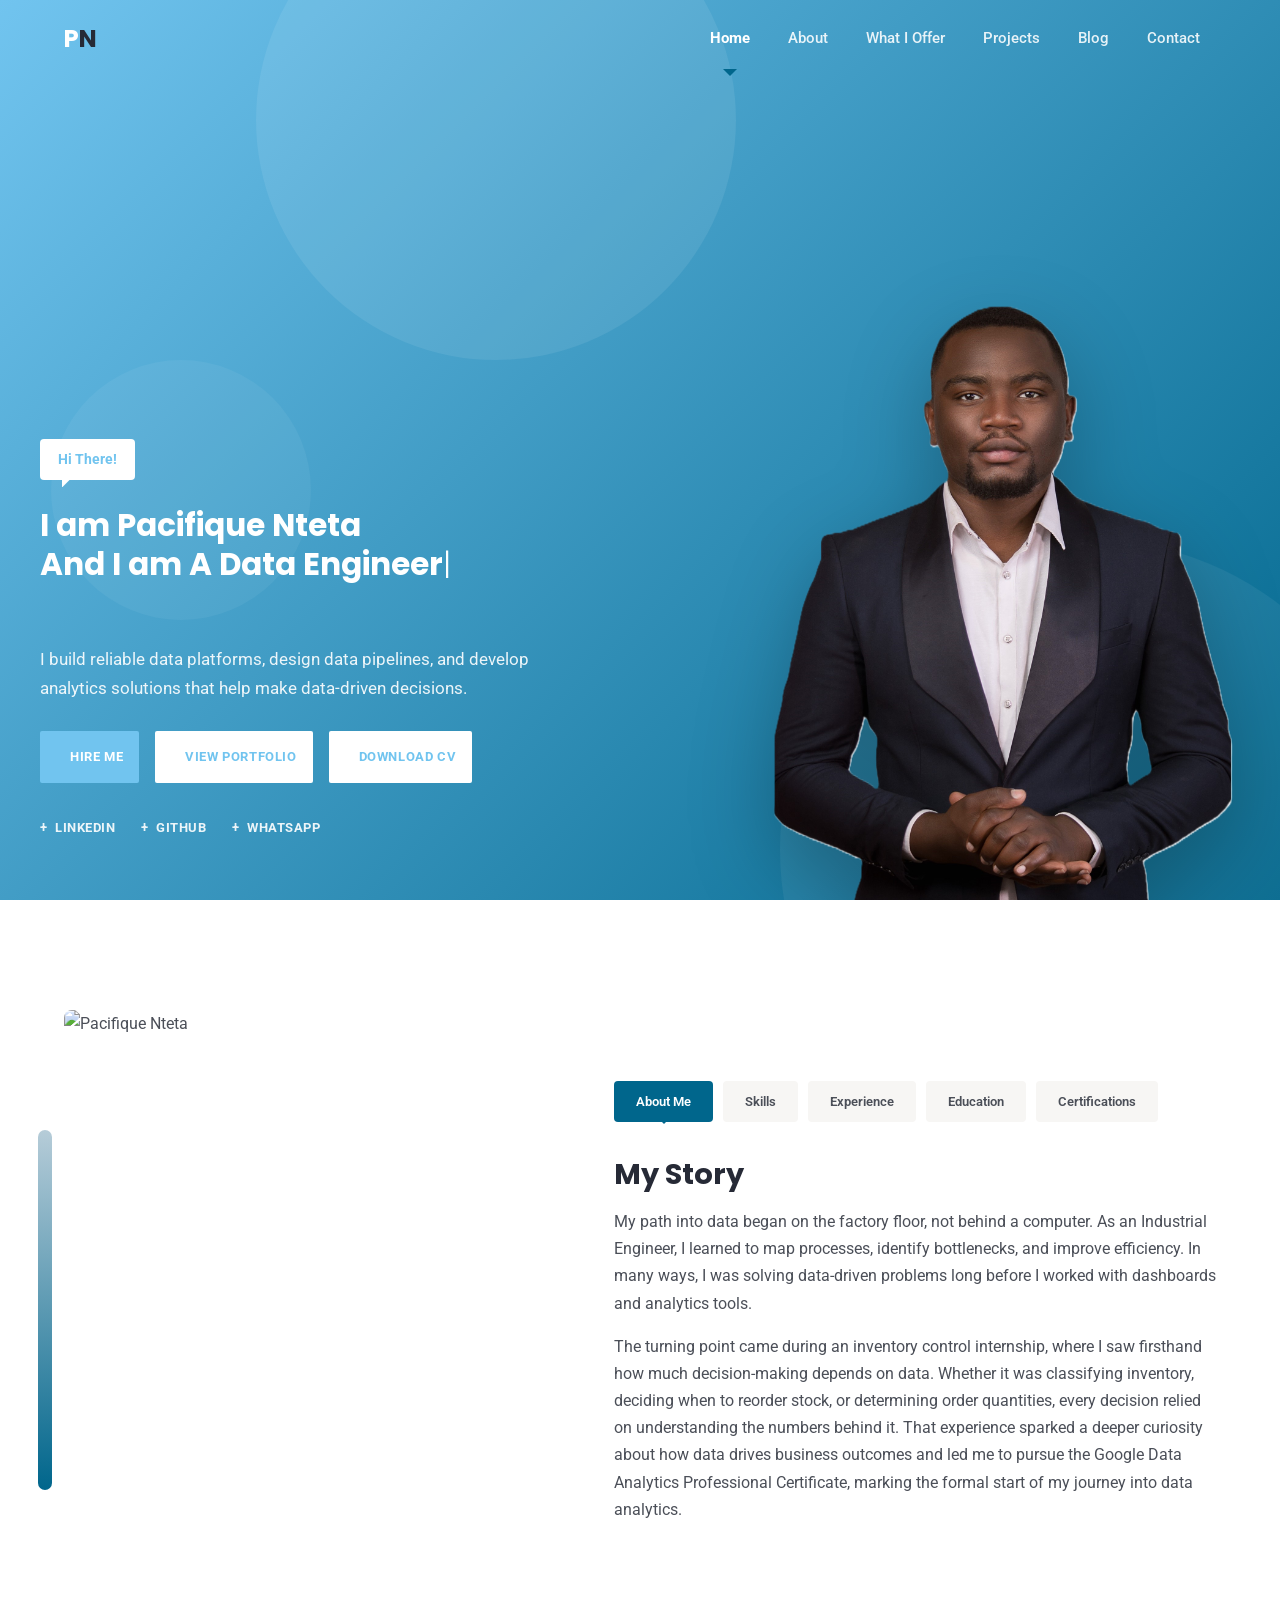
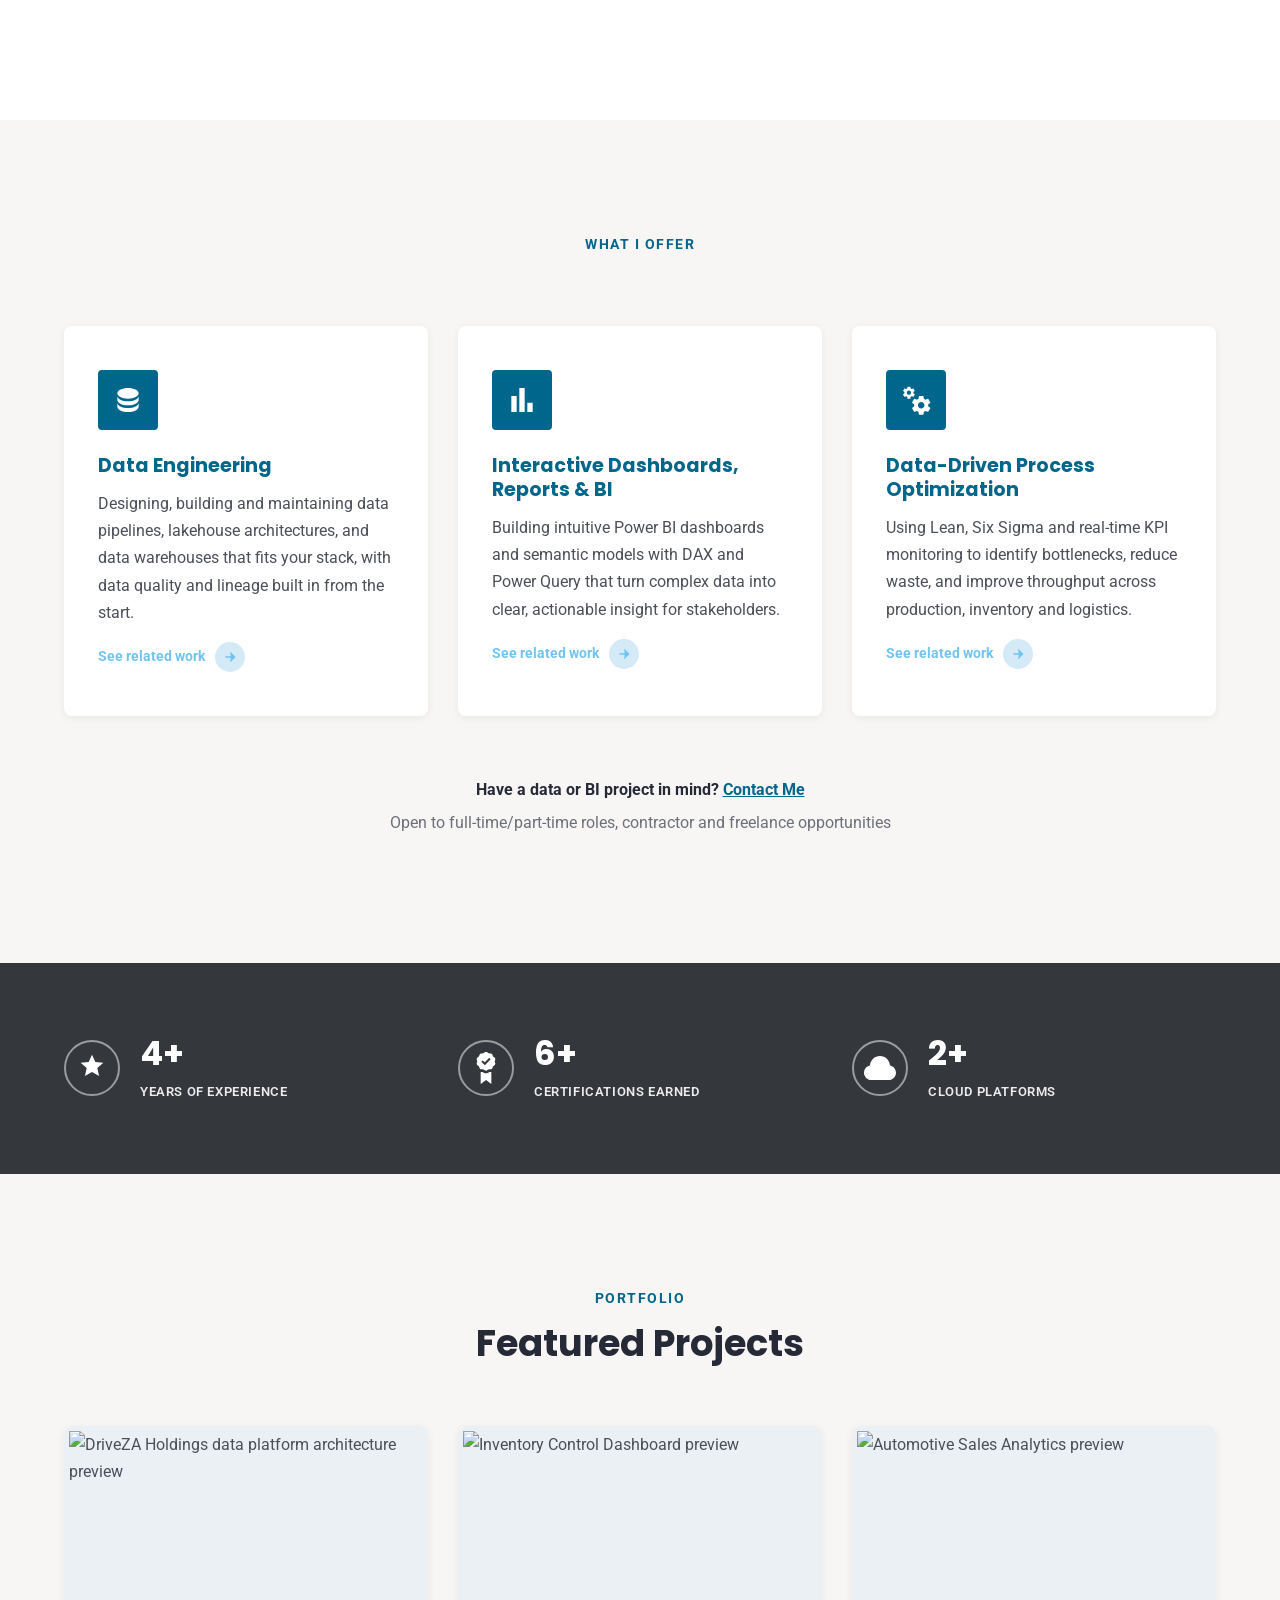
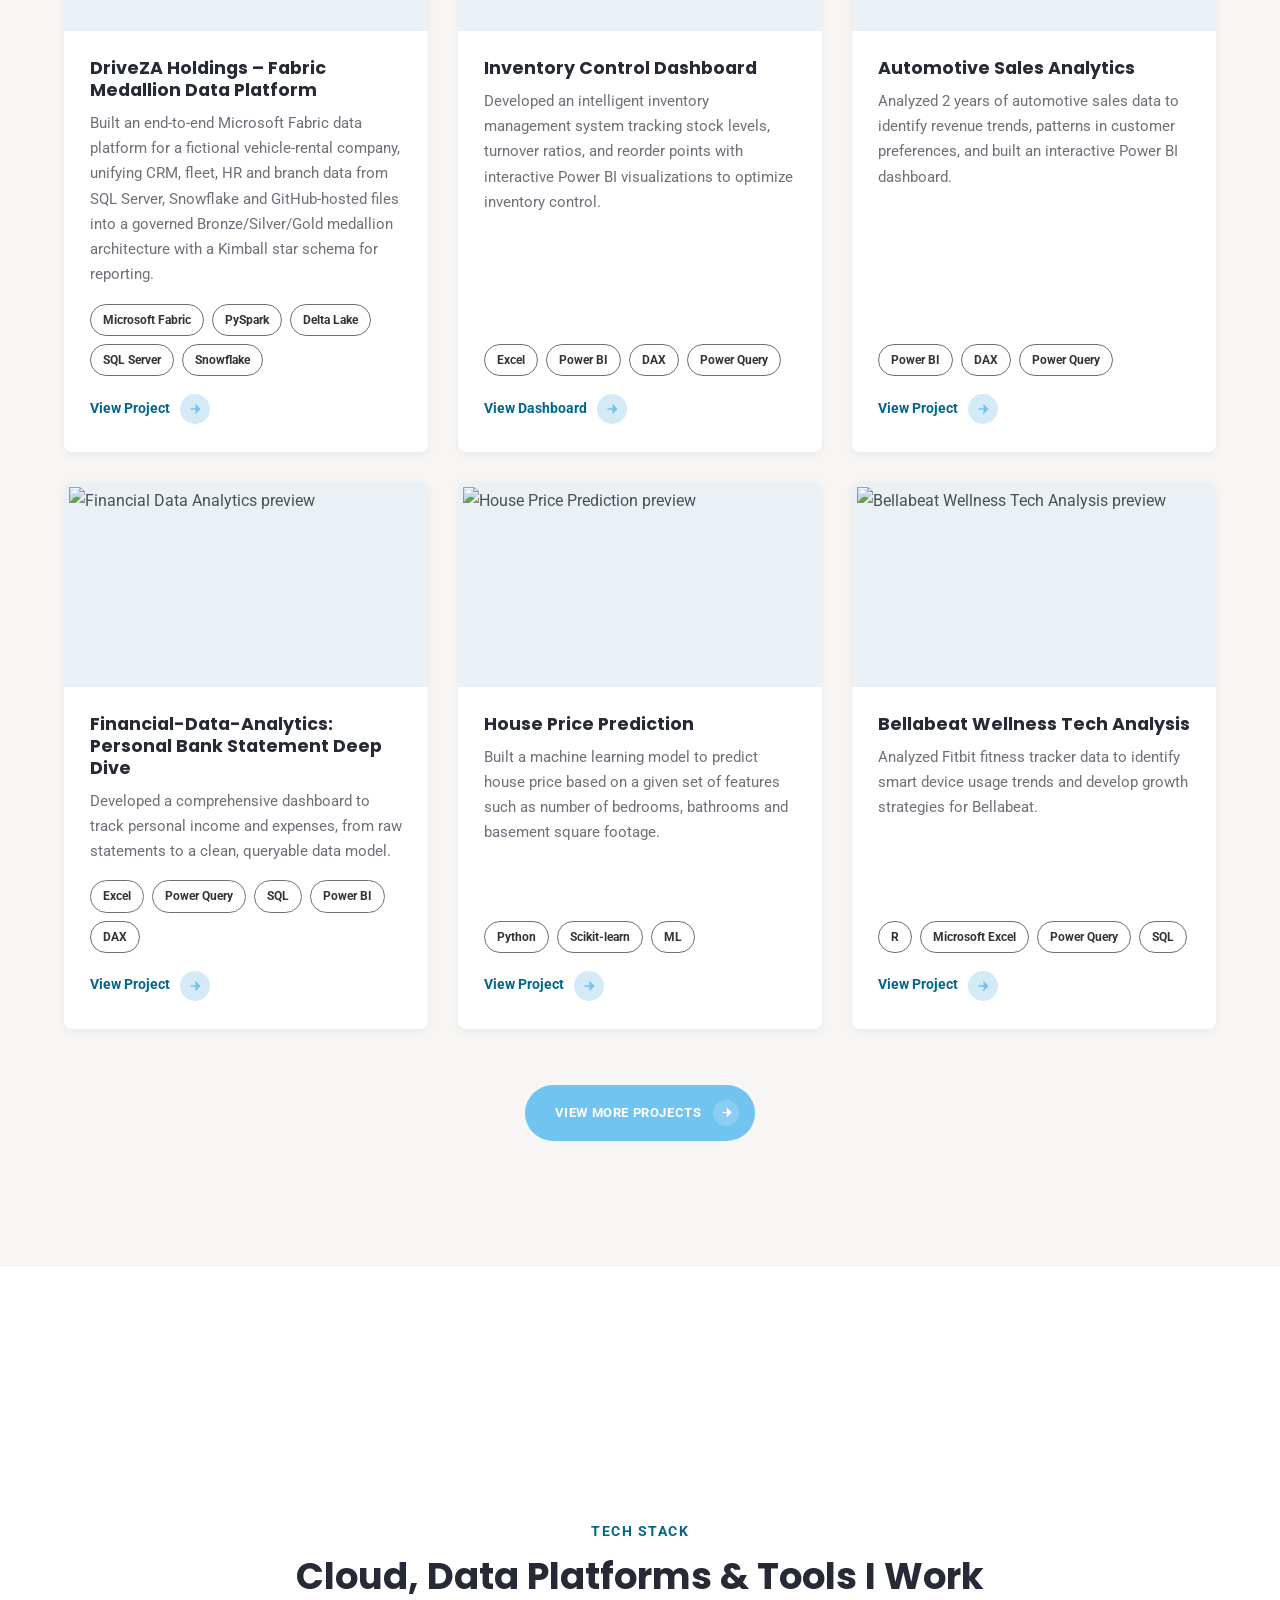
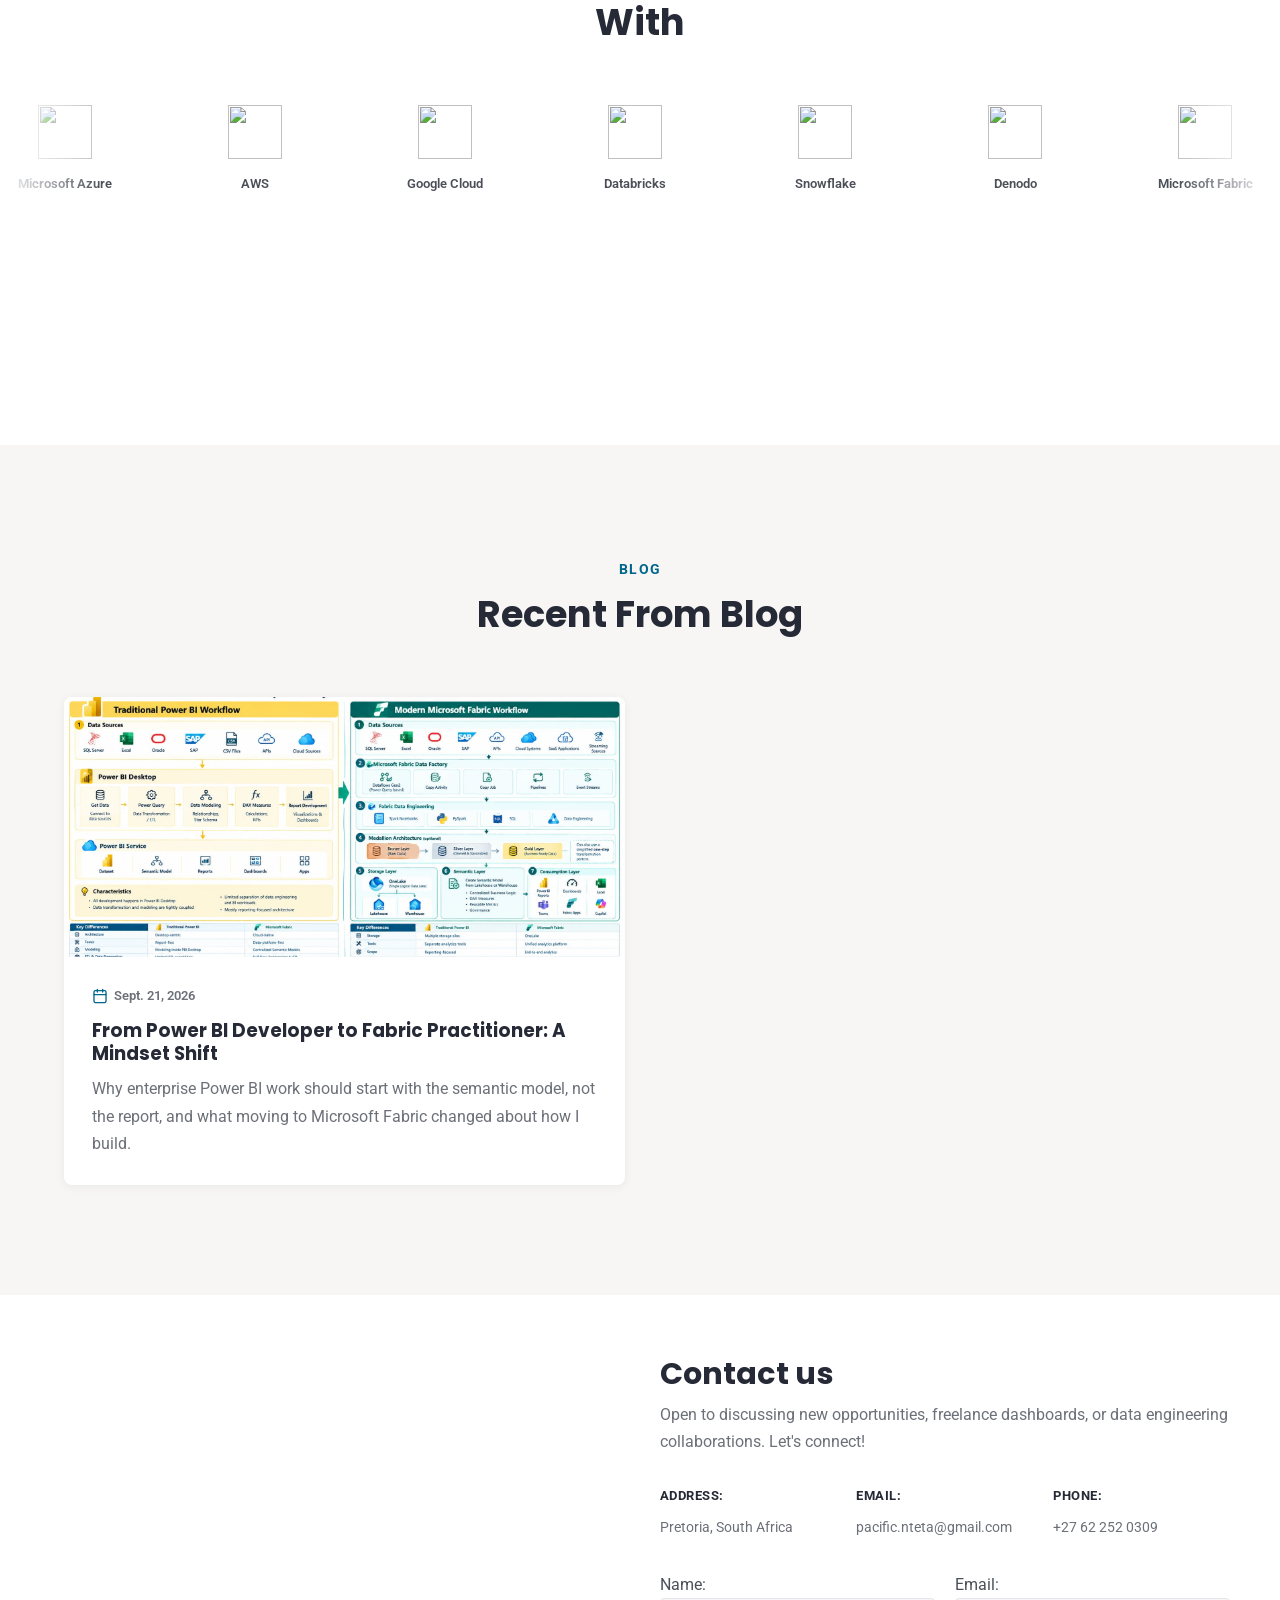
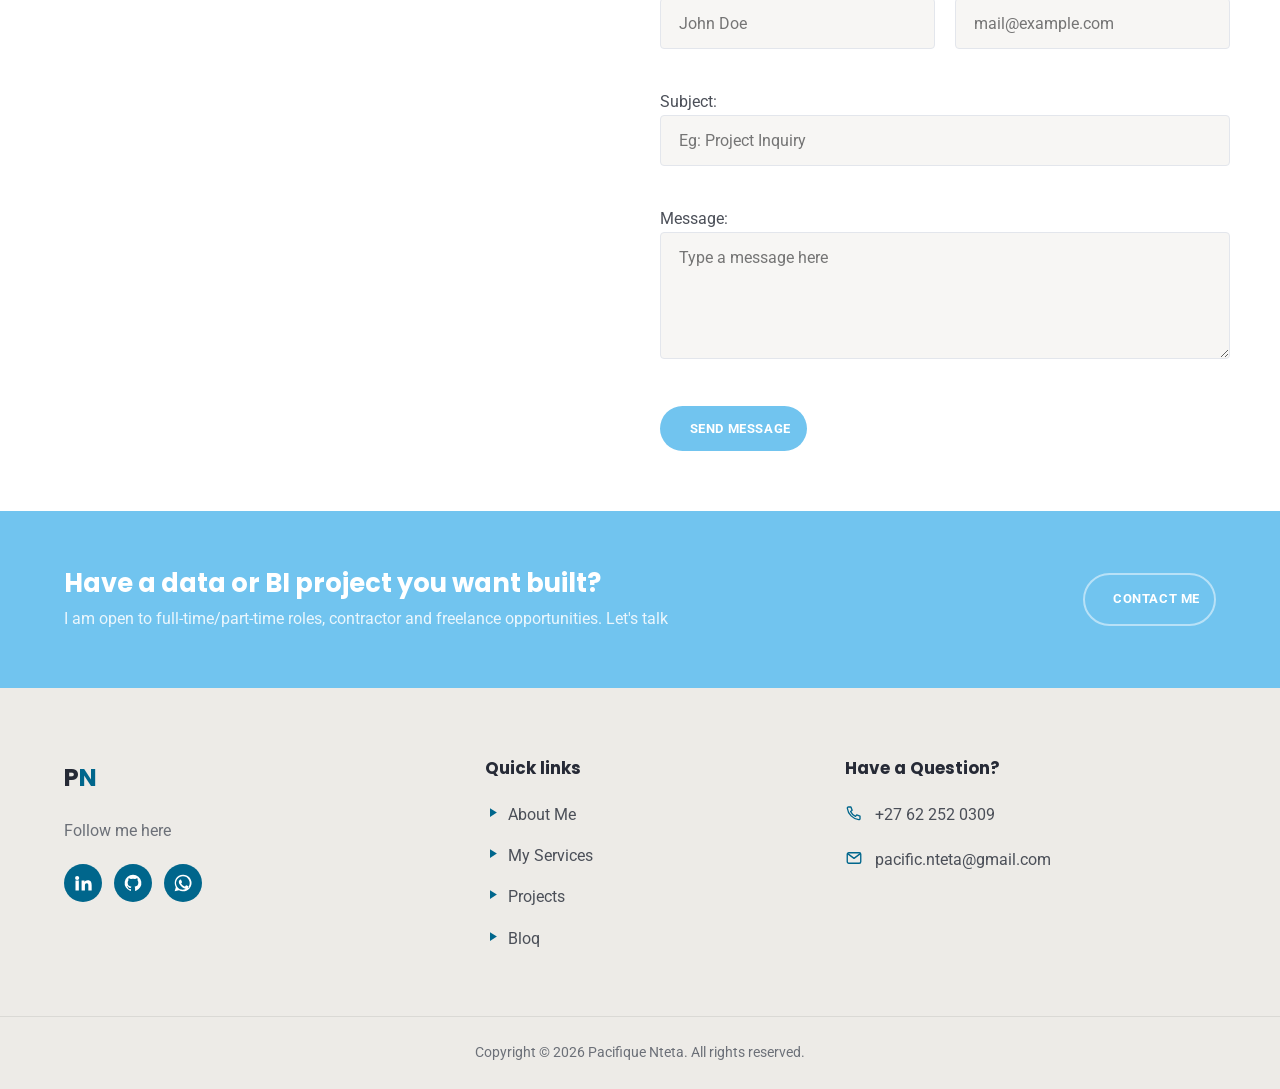
==== commit 6afd4d32: "Website Update" ====
--- a/index.html
+++ b/index.html
@@ -81,9 +81,9 @@
         </ul>
       </div>
 
-      <!-- <div class="hero-image" data-reveal>
-        <img src="assets/images/PacoNt.png" alt="Portrait of Pacifique Nteta" loading="eager">
-      </div> -->
+       <div class="hero-image" data-reveal>
+        <img src="assets/images/Paco.png" alt="Portrait of Pacifique Nteta" loading="eager">
+      </div> 
     </div>
   </section>
 
@@ -873,8 +873,6 @@
     <div class="footer-col">
       <h4>Have a Question?</h4>
       <ul class="footer-contact">
-        <li><span class="ic-pin" aria-hidden="true"><svg viewBox="0 0 24 24" fill="none" stroke="currentColor" stroke-width="1.8" stroke-linecap="round" stroke-linejoin="round"><path d="M20 10c0 6-8 12-8 12s-8-6-8-12a8 8 0 0 1 16 0Z"/><circle cx="12" cy="10" r="2.75"/></svg></span>
-          <span>Pretoria, South Africa</span></li>
         <li><span class="ic-phone" aria-hidden="true"><svg viewBox="0 0 24 24" fill="none" stroke="currentColor" stroke-width="1.8" stroke-linecap="round" stroke-linejoin="round"><path d="M4.5 4h3.4l1.6 4.4-2 1.6a12.5 12.5 0 0 0 6.5 6.5l1.6-2 4.4 1.6v3.4c0 1-.8 1.5-1.7 1.4C10.6 20 4 13.4 3.1 5.7 3 4.8 3.5 4 4.5 4Z"/></svg></span>
           <a href="tel:+27622520309" target="_blank" rel="noopener noreferrer">+27 62 252 0309</a></li>
         <li><span class="ic-mail" aria-hidden="true"><svg viewBox="0 0 24 24" fill="none" stroke="currentColor" stroke-width="1.8" stroke-linecap="round" stroke-linejoin="round"><rect x="3" y="5" width="18" height="14" rx="2"/><path d="m4 6.5 8 6 8-6"/></svg></span>
--- a/styles.css
+++ b/styles.css
@@ -325,9 +325,9 @@
 .hero-socials a:hover{ opacity: 1; text-decoration: underline; }
 .hero-socials span{ margin-right: 4px; }
 
-.hero-image{align-self: end; max-width: 400px; }
+.hero-image{align-self: end; max-width: 550px; }
 .hero-image img{
-  max-height: 88vh;
+  max-height: 100vh;
   margin-left: auto;
   border-radius: var(--radius-lg);
   object-fit: cover;
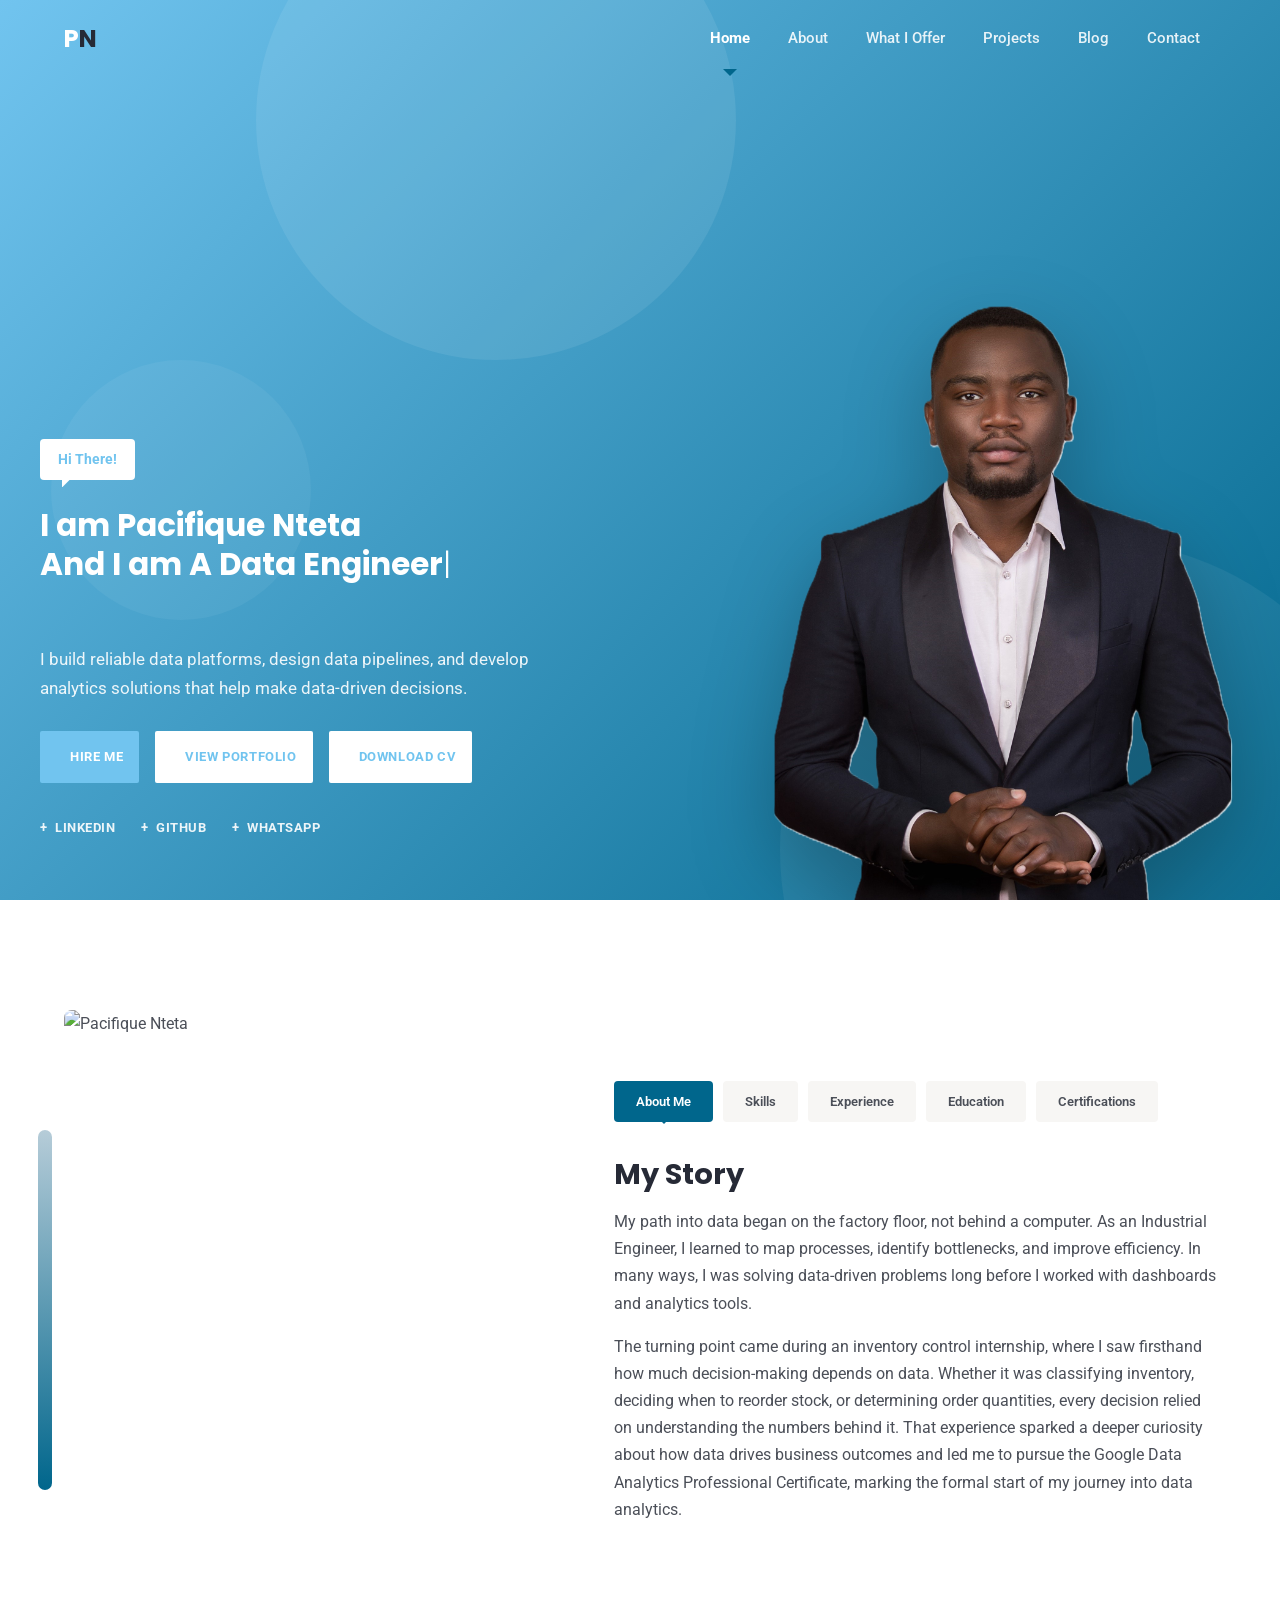
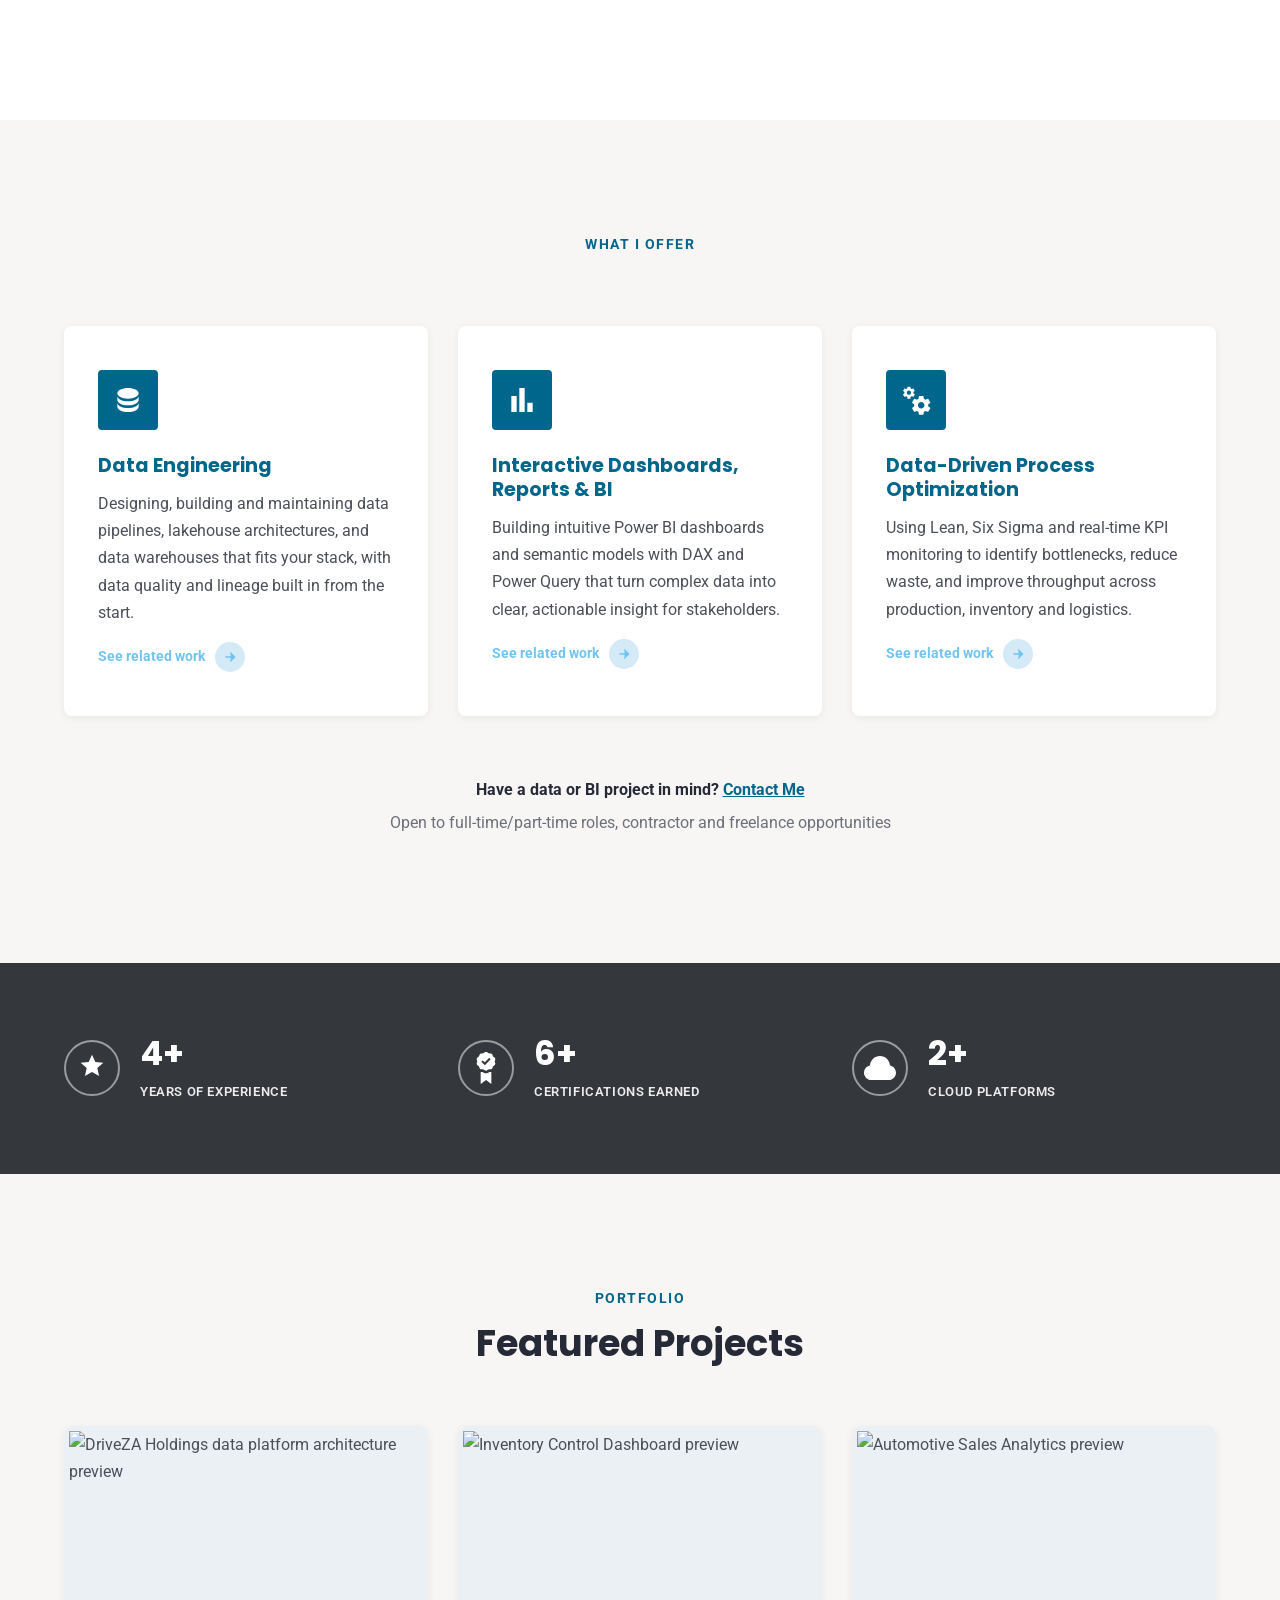
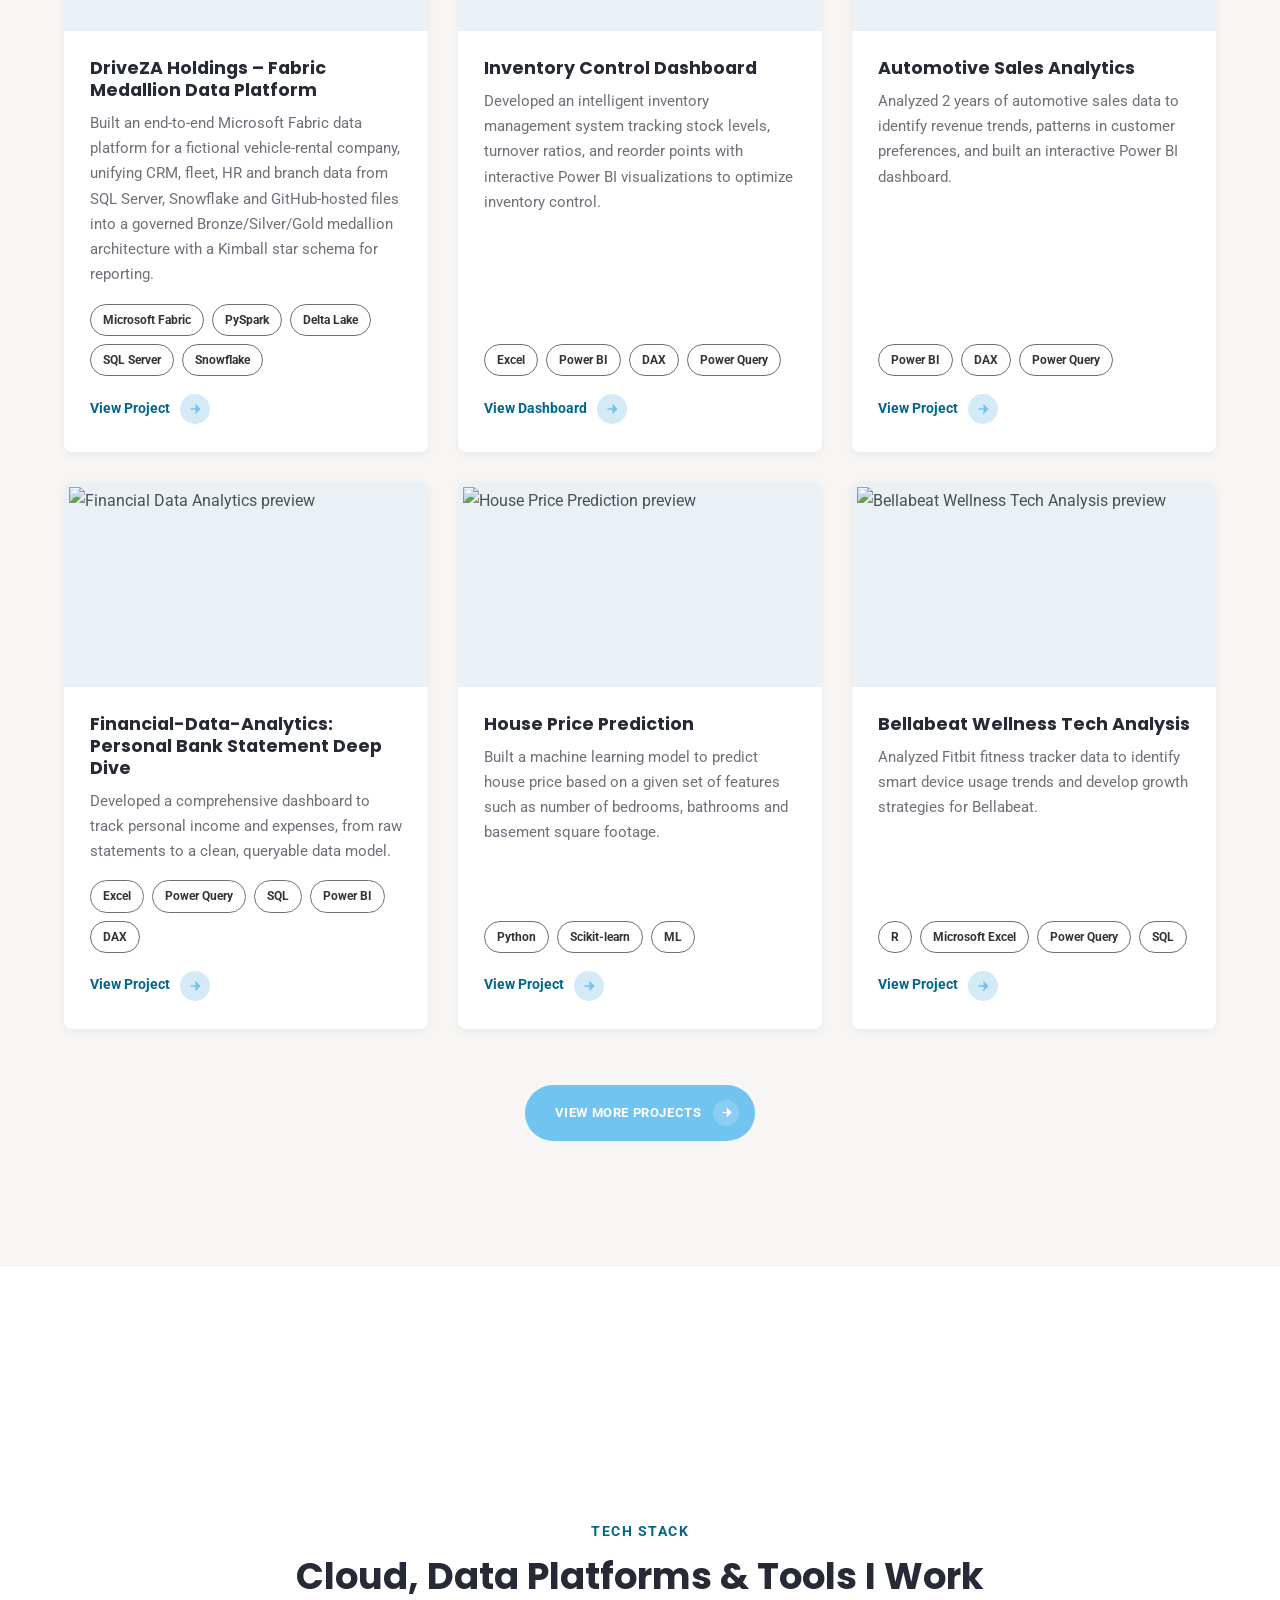
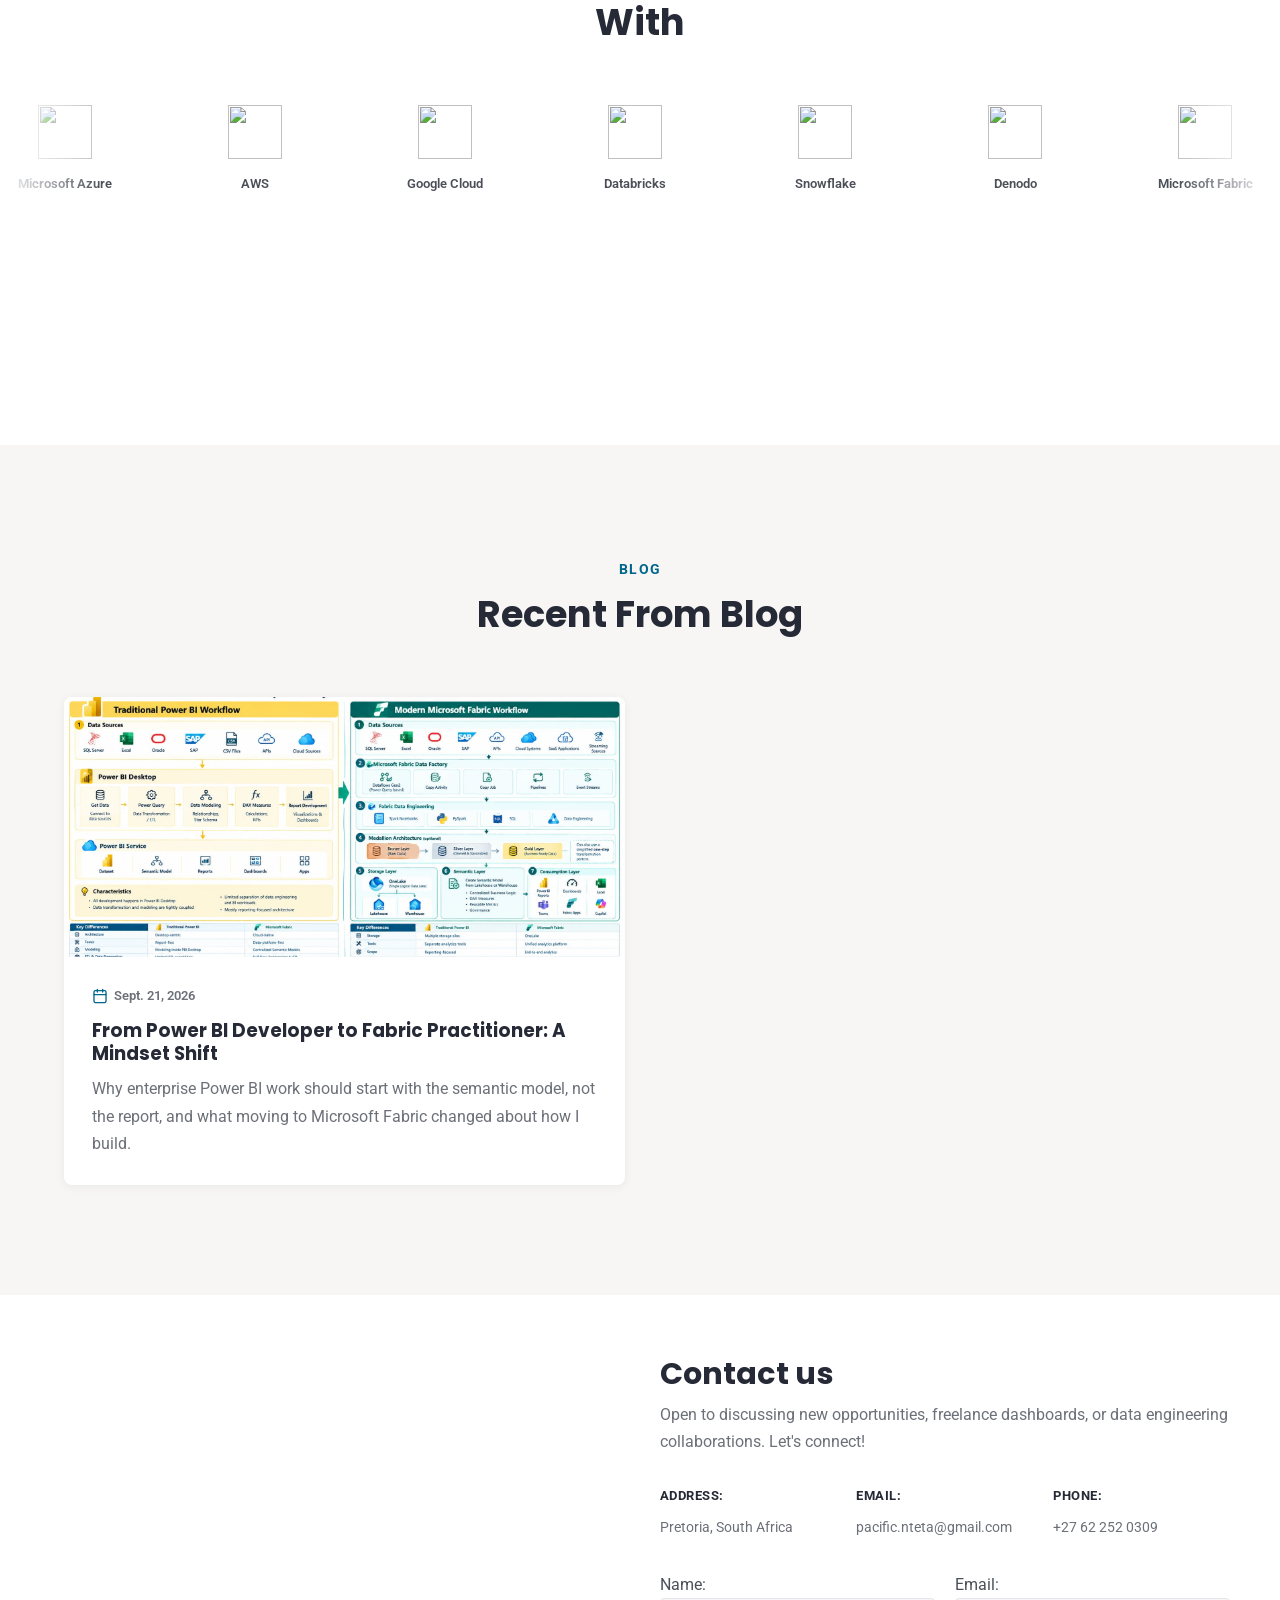
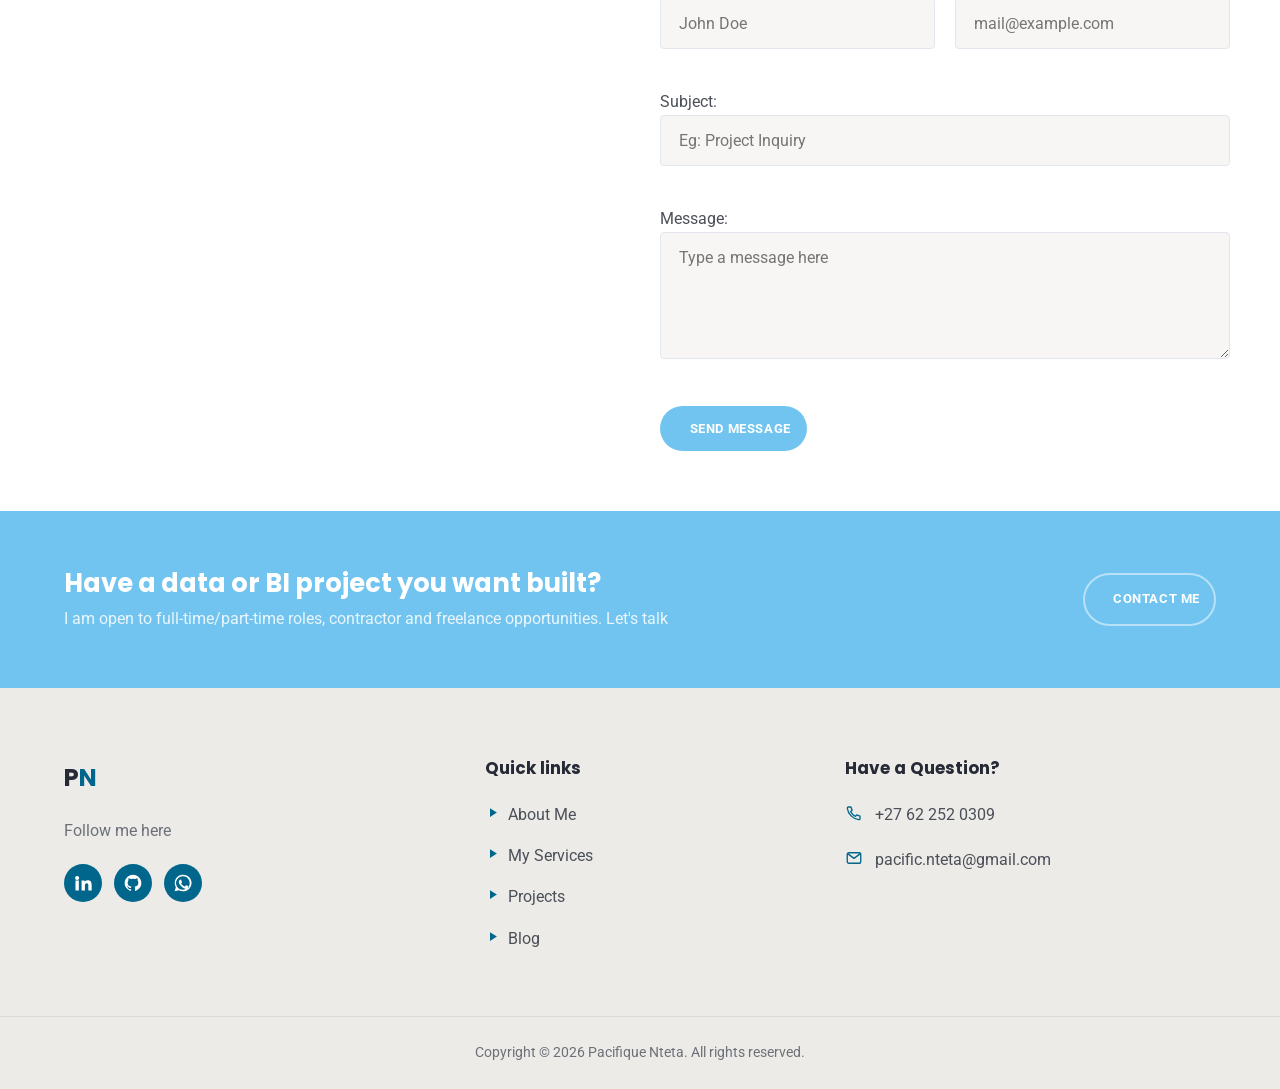
==== commit e7e9ac5a: "Index & Projects footer fix" ====
--- a/index.html
+++ b/index.html
@@ -651,7 +651,7 @@
           <span class="label">Microsoft Azure</span>
         </div>
         <div class="platform-logo">
-          <div class="logo-tile"><img src="https://cdn.jsdelivr.net/gh/devicons/devicon@latest/icons/amazonwebservices/amazonwebservices-plain-wordmark.svg" /></div>
+          <div class="logo-tile"><img src="assets/images/amazonwebservices-plain.svg" /></div>
           <span class="label">AWS</span>
         </div>
         <div class="platform-logo">
@@ -866,7 +866,7 @@
   <li><a href="#about"><span class="link-bullet" aria-hidden="true"><svg viewBox="0 0 24 24" fill="currentColor"><path d="M8 5v14l11-7z"/></svg></span> About Me</a></li>
   <li><a href="#services"><span class="link-bullet" aria-hidden="true"><svg viewBox="0 0 24 24" fill="currentColor"><path d="M8 5v14l11-7z"/></svg></span> My Services</a></li>
   <li><a href="#portfolio"><span class="link-bullet" aria-hidden="true"><svg viewBox="0 0 24 24" fill="currentColor"><path d="M8 5v14l11-7z"/></svg></span> Projects</a></li>
-  <li><a href="#blog"><span class="link-bullet" aria-hidden="true"><svg viewBox="0 0 24 24" fill="currentColor"><path d="M8 5v14l11-7z"/></svg></span> Bloq</a></li>
+  <li><a href="#blog"><span class="link-bullet" aria-hidden="true"><svg viewBox="0 0 24 24" fill="currentColor"><path d="M8 5v14l11-7z"/></svg></span> Blog</a></li>
 </ul>
     </div>
 
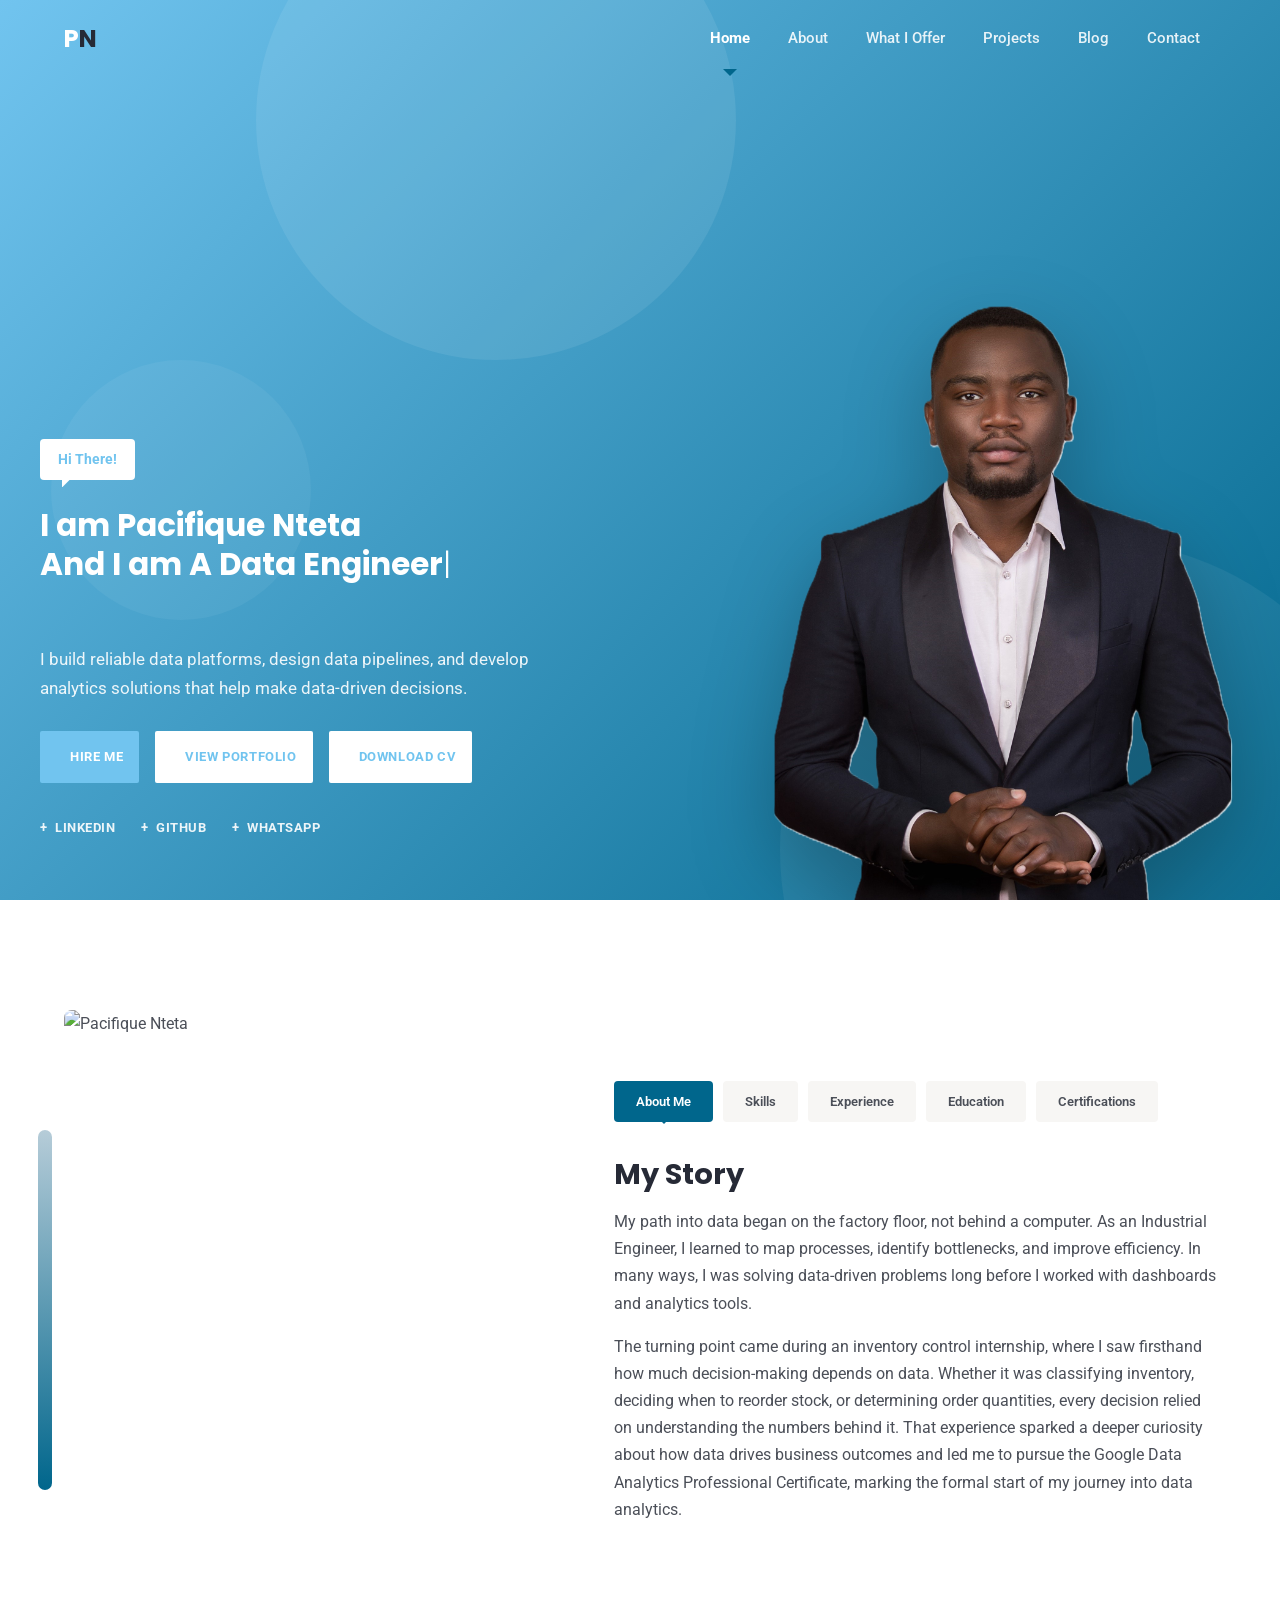
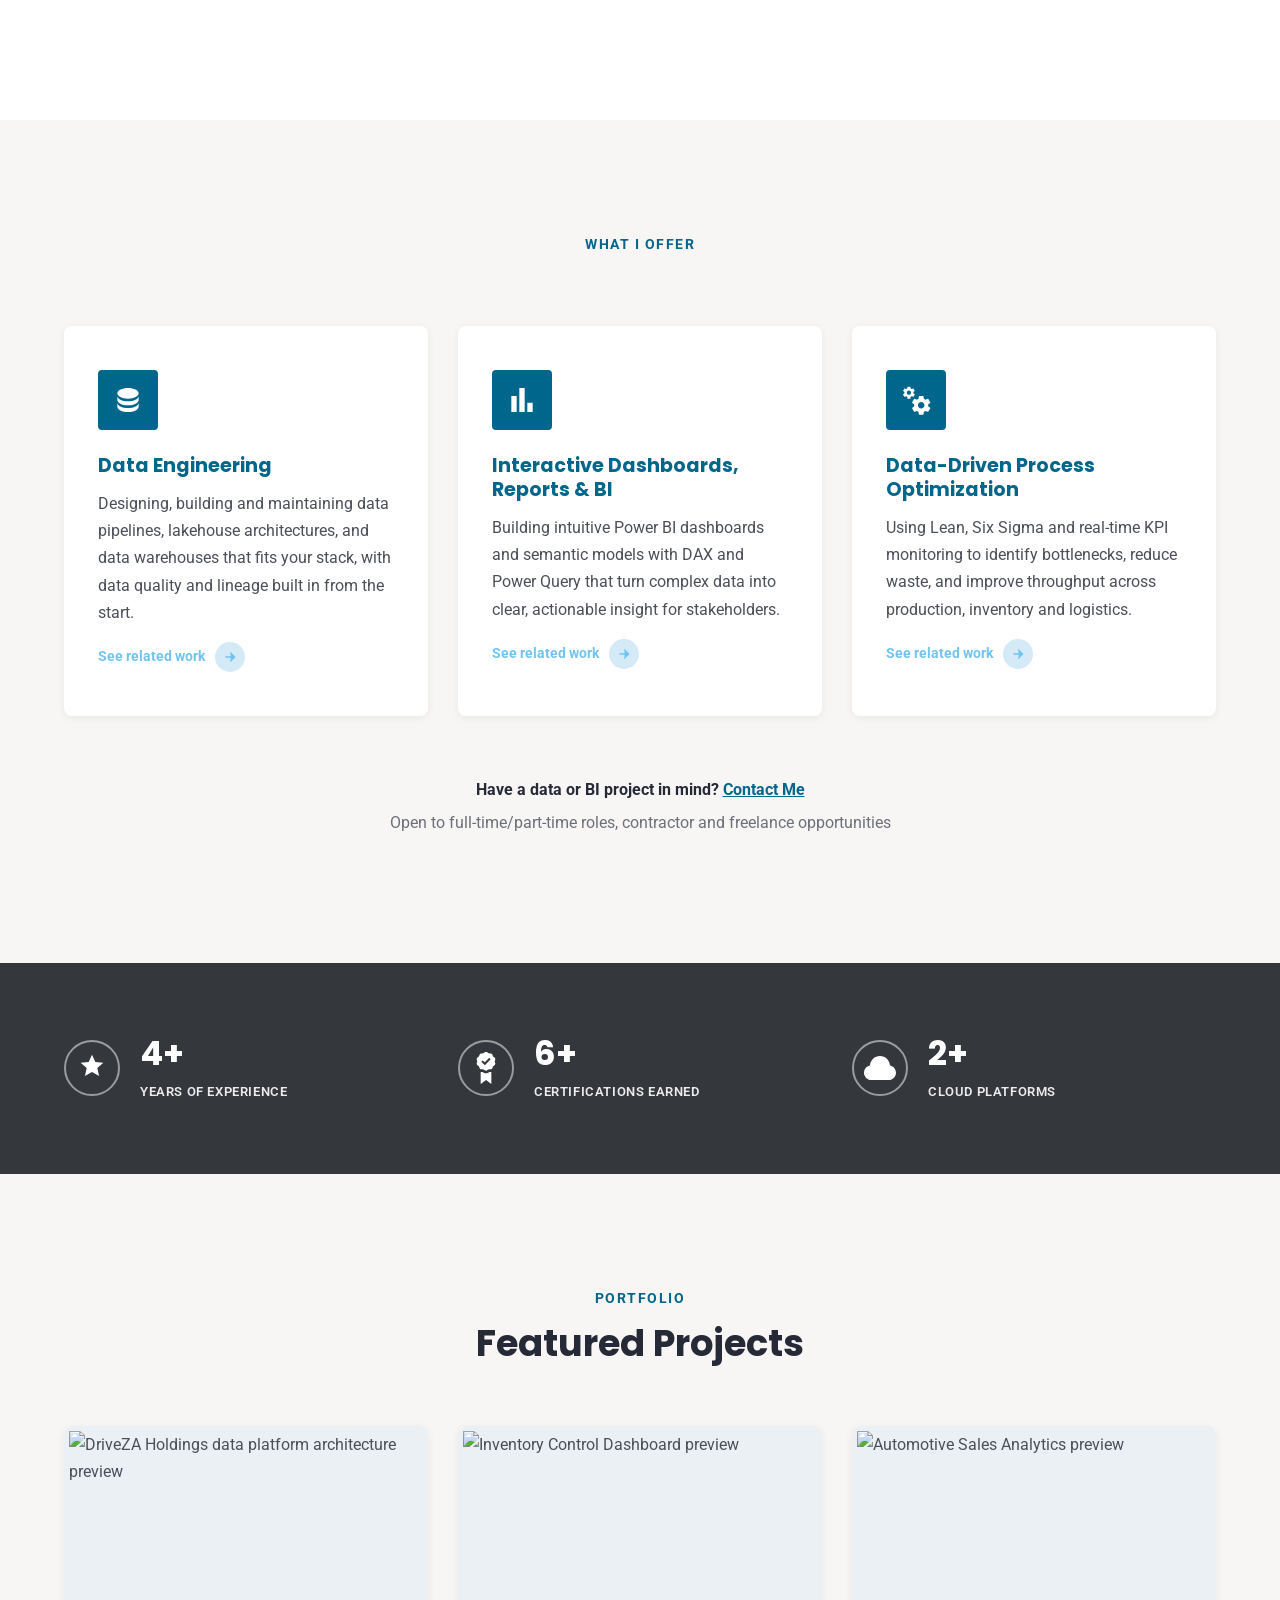
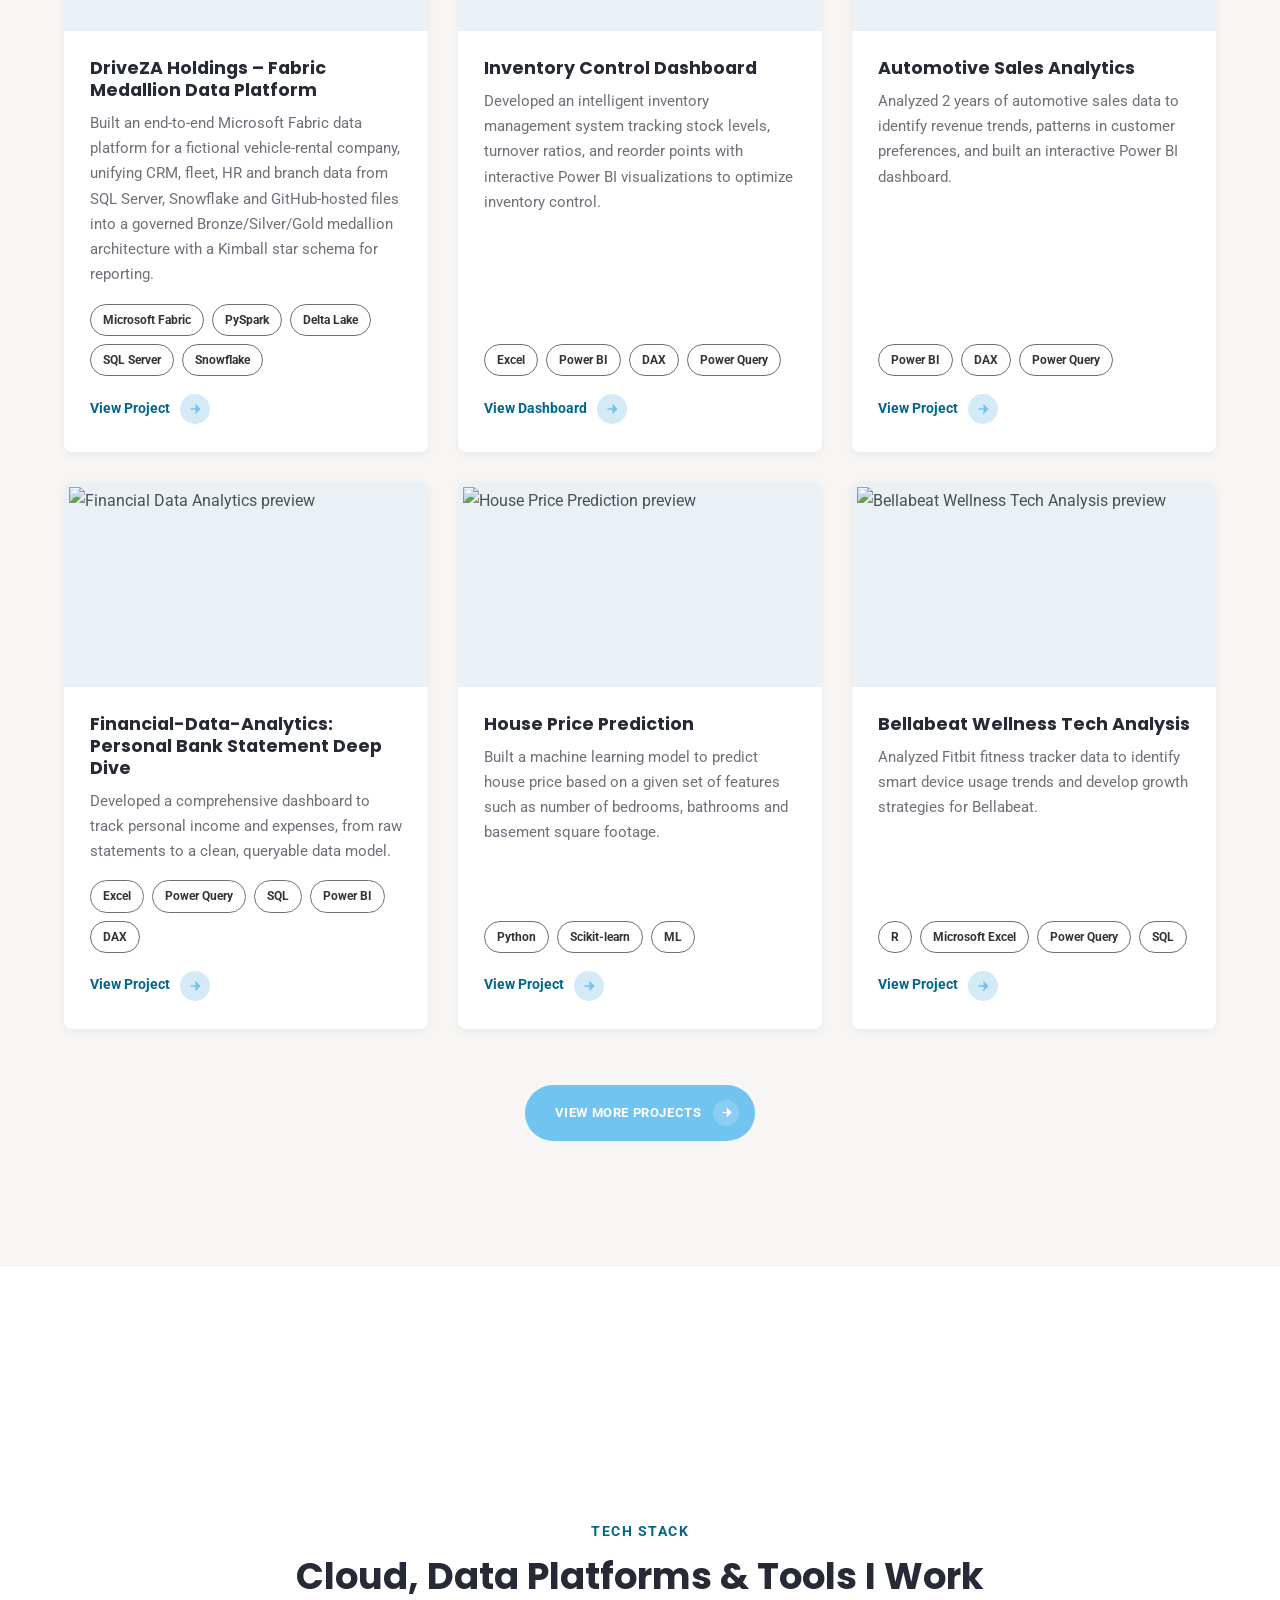
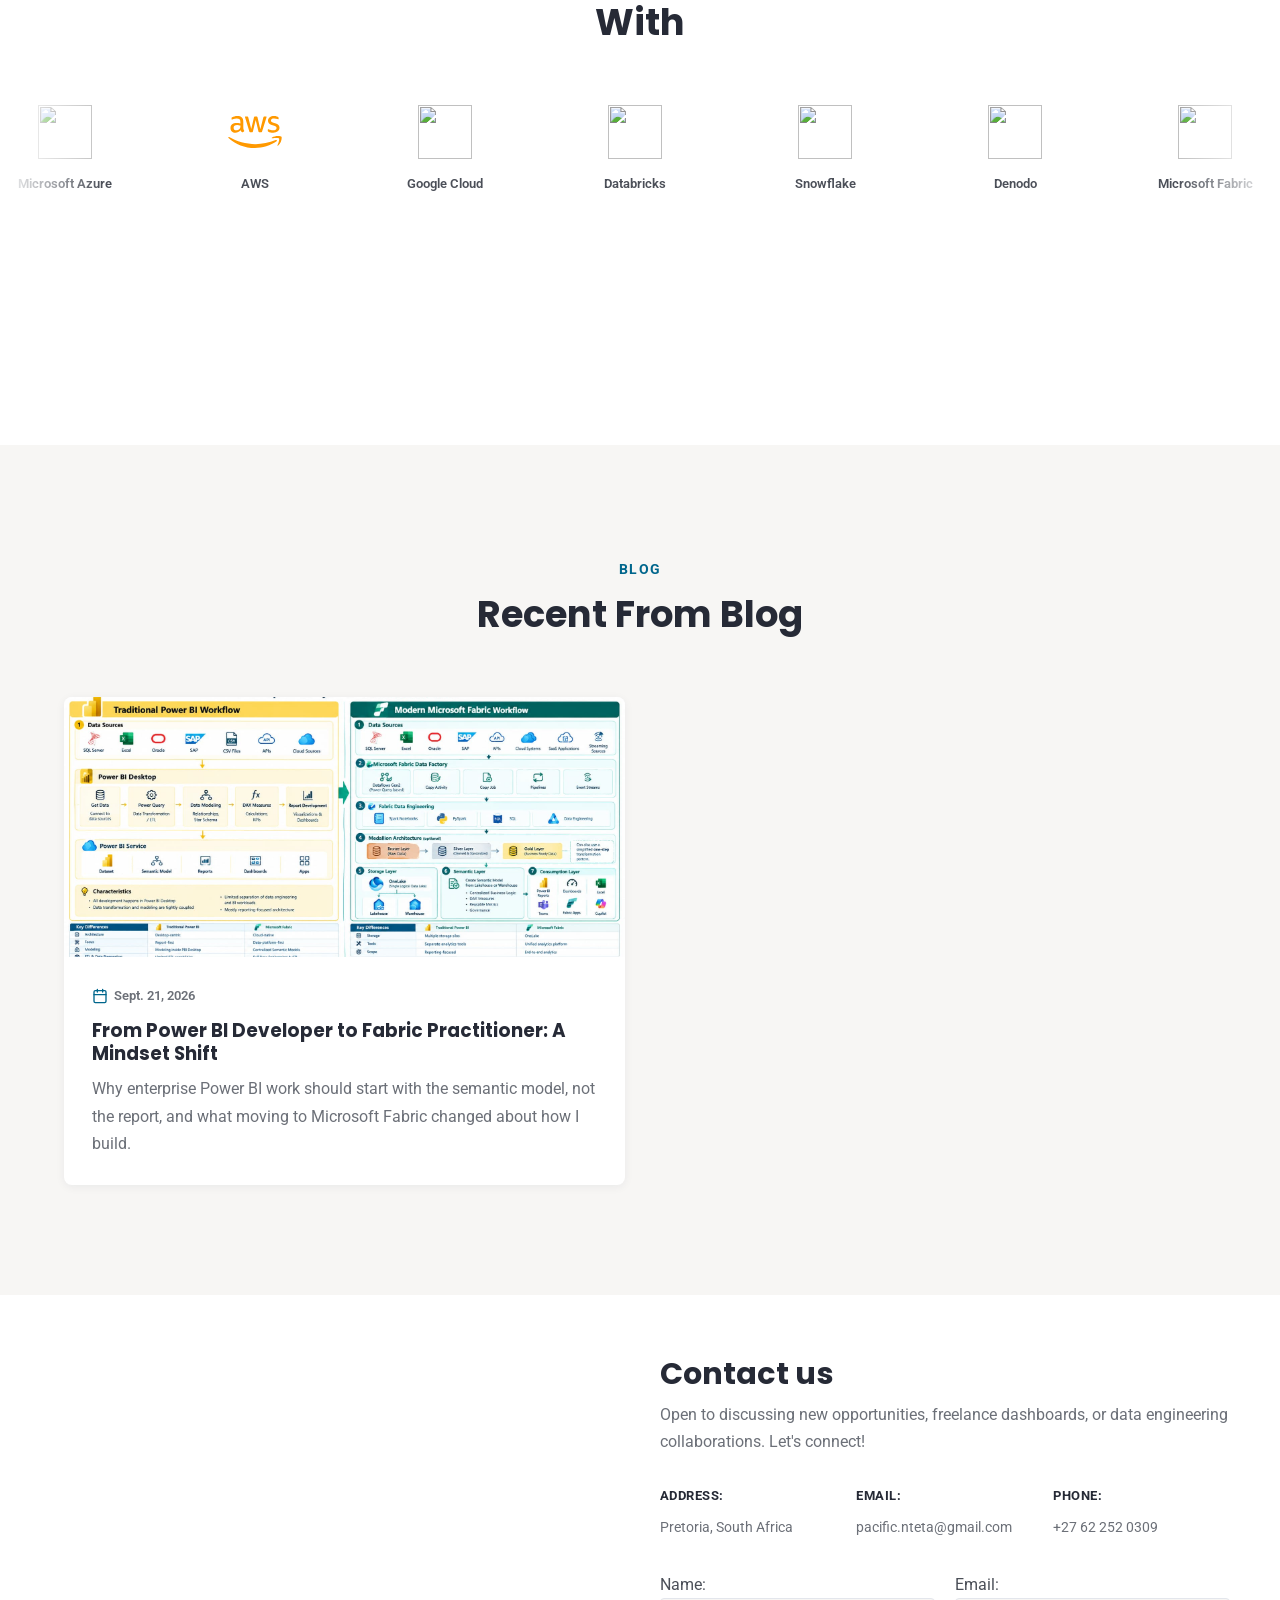
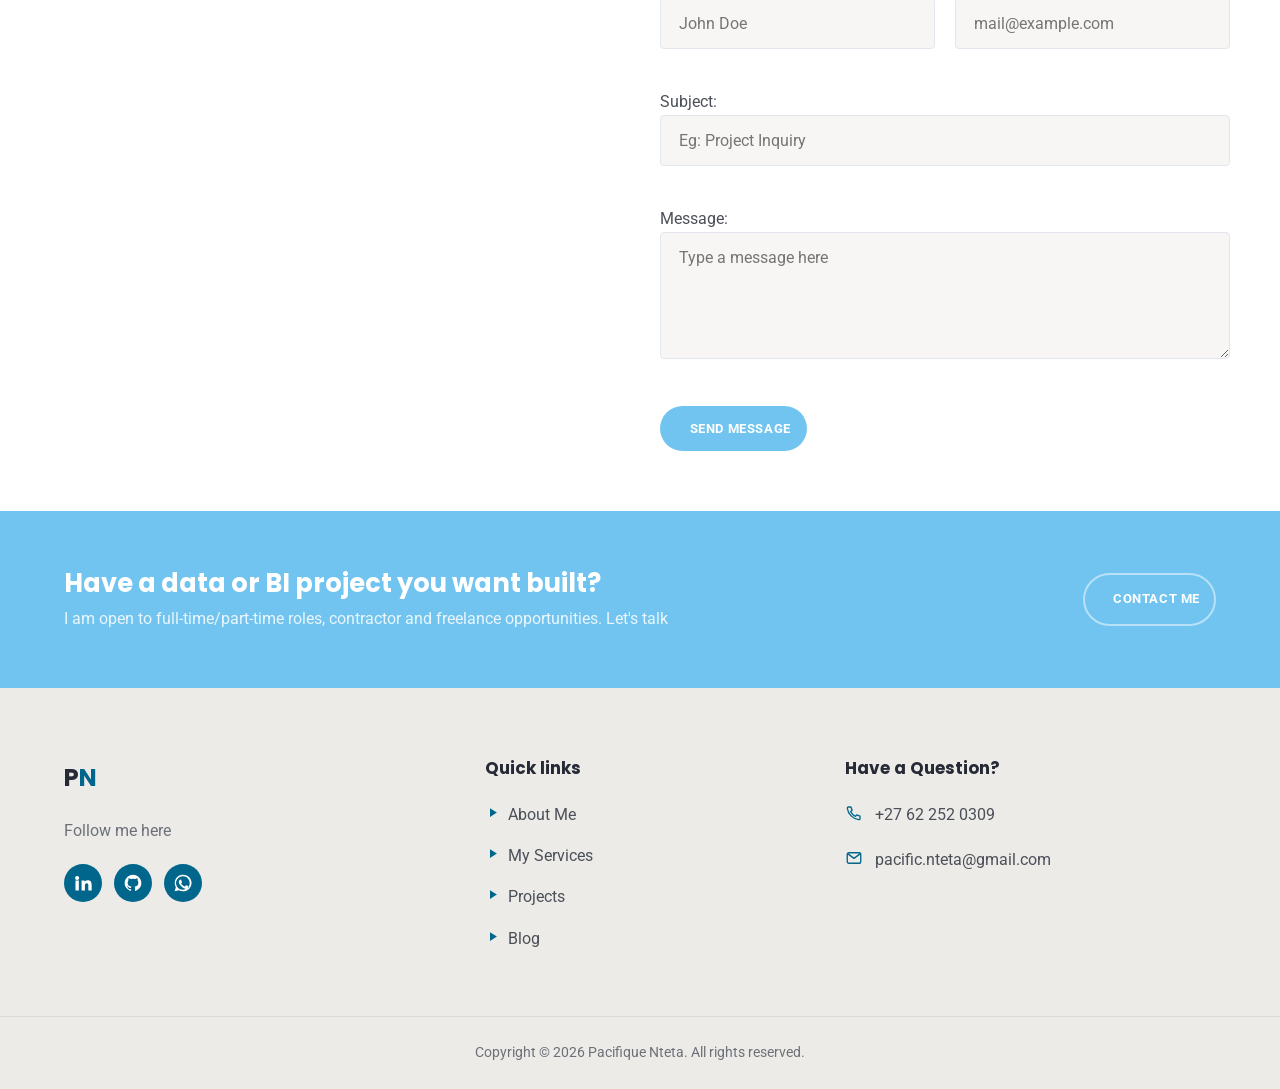
==== commit 75e4dcce: "Platforms/tools fix - AWS" ====
--- a/index.html
+++ b/index.html
@@ -592,7 +592,7 @@
           <span class="label">Microsoft Azure</span>
         </div>
         <div class="platform-logo">
-          <div class="logo-tile"><img src="https://cdn.jsdelivr.net/gh/devicons/devicon@latest/icons/amazonwebservices/amazonwebservices-plain-wordmark.svg" /></div>
+          <div class="logo-tile"><img src="assets/images/amazonwebservices-plain.svg" /></div>
           <span class="label">AWS</span>
         </div>
         <div class="platform-logo">
